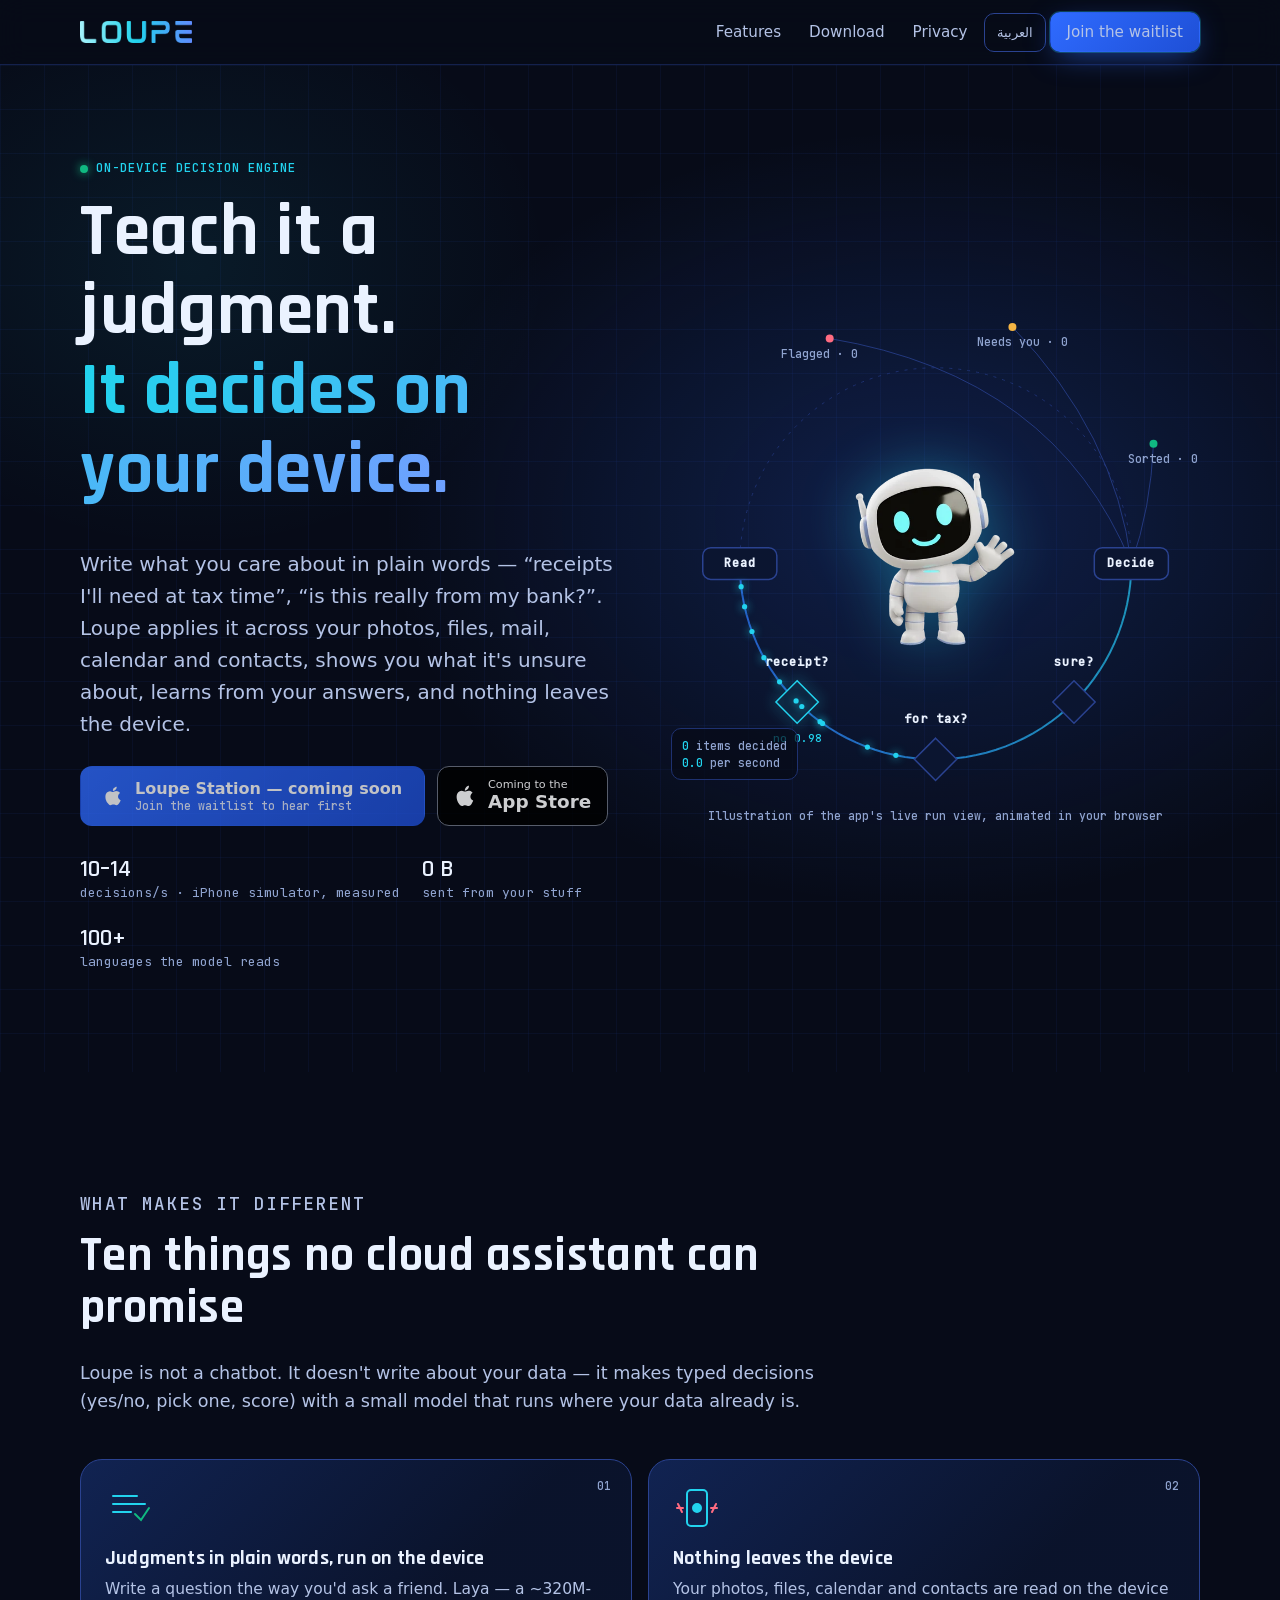
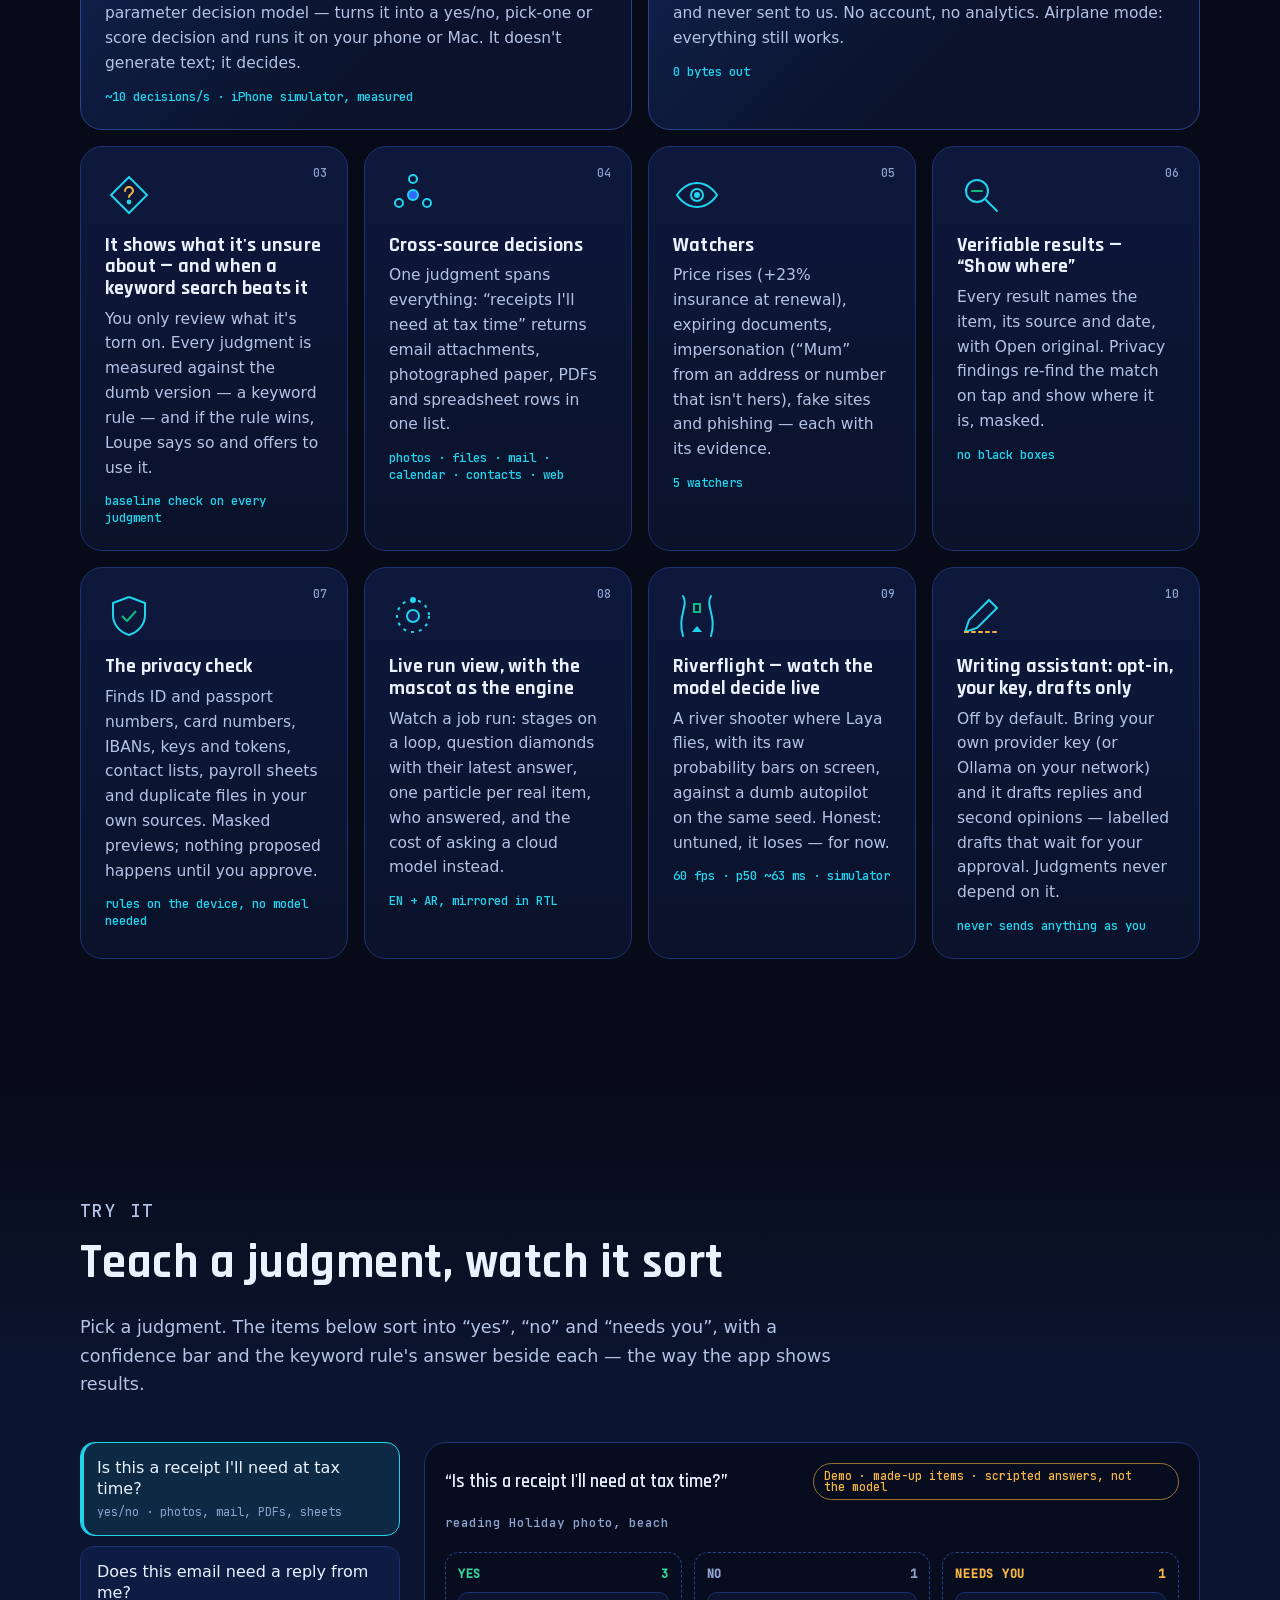
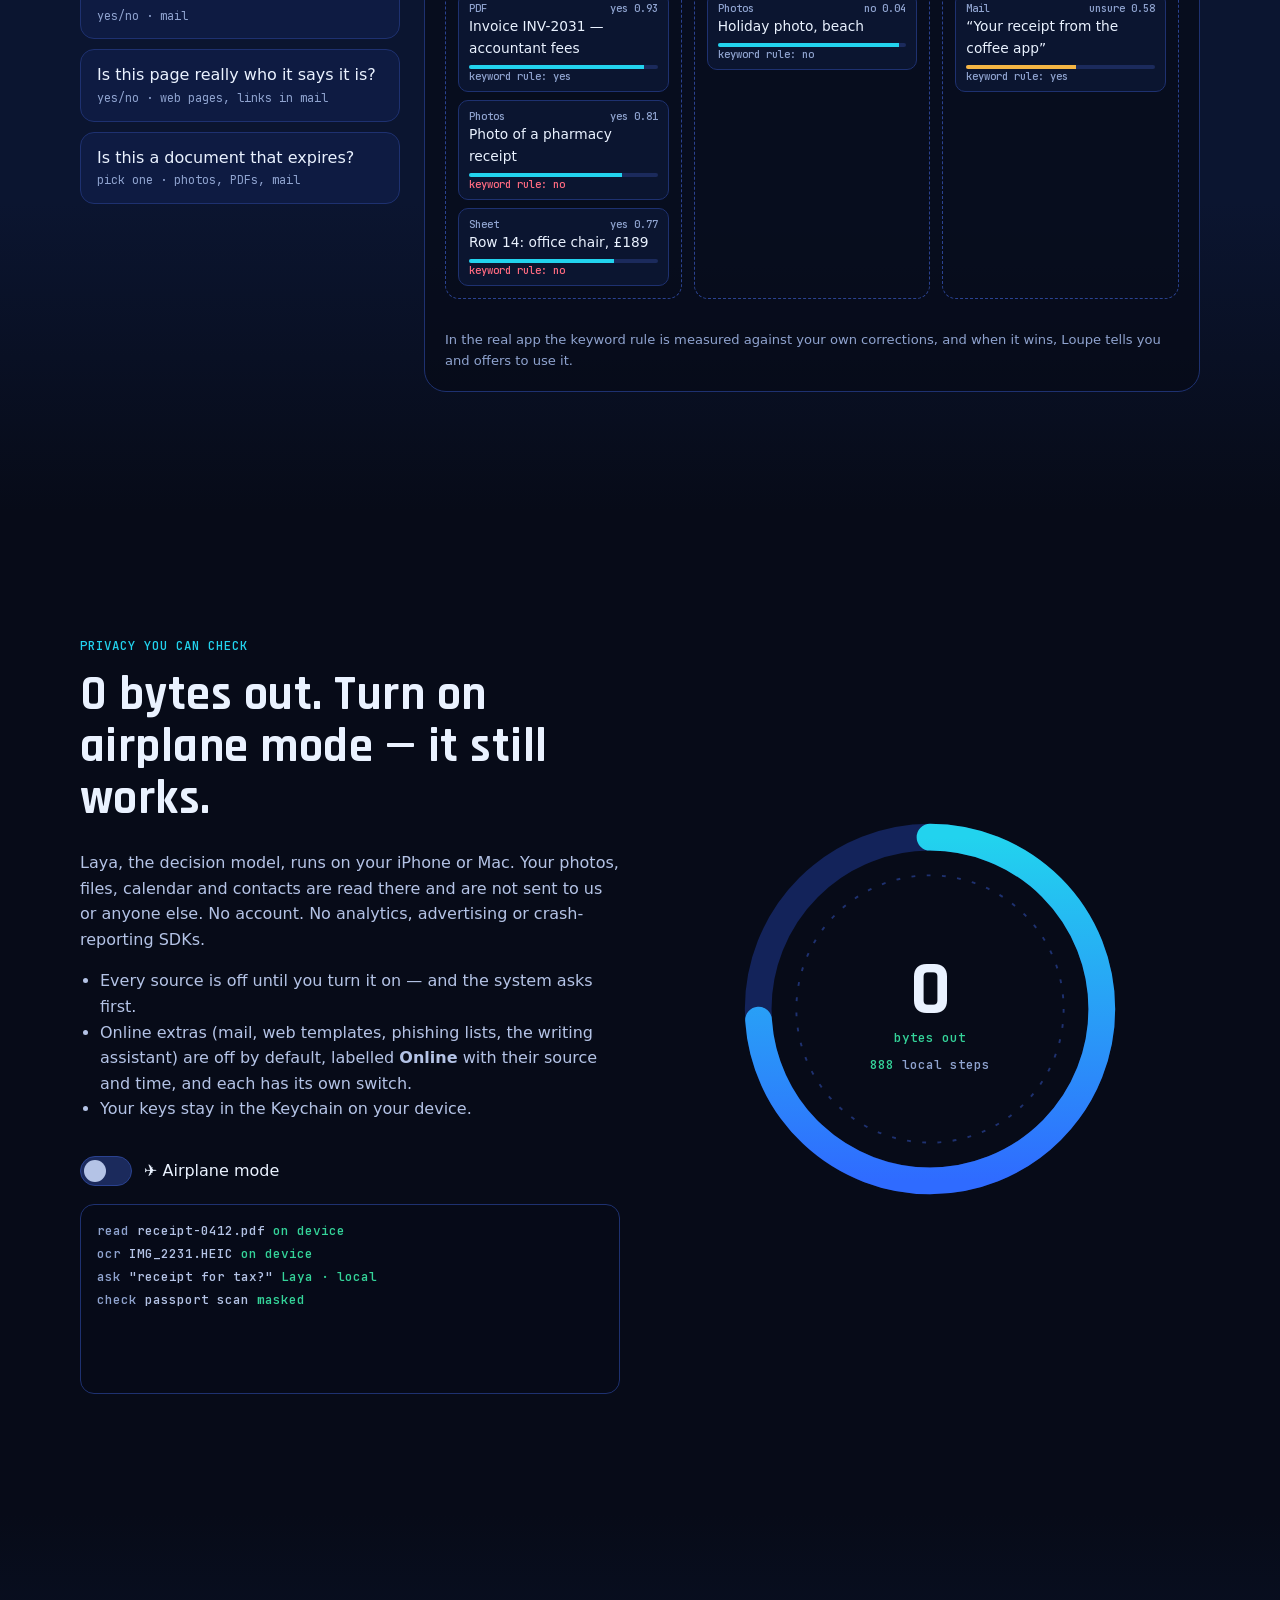
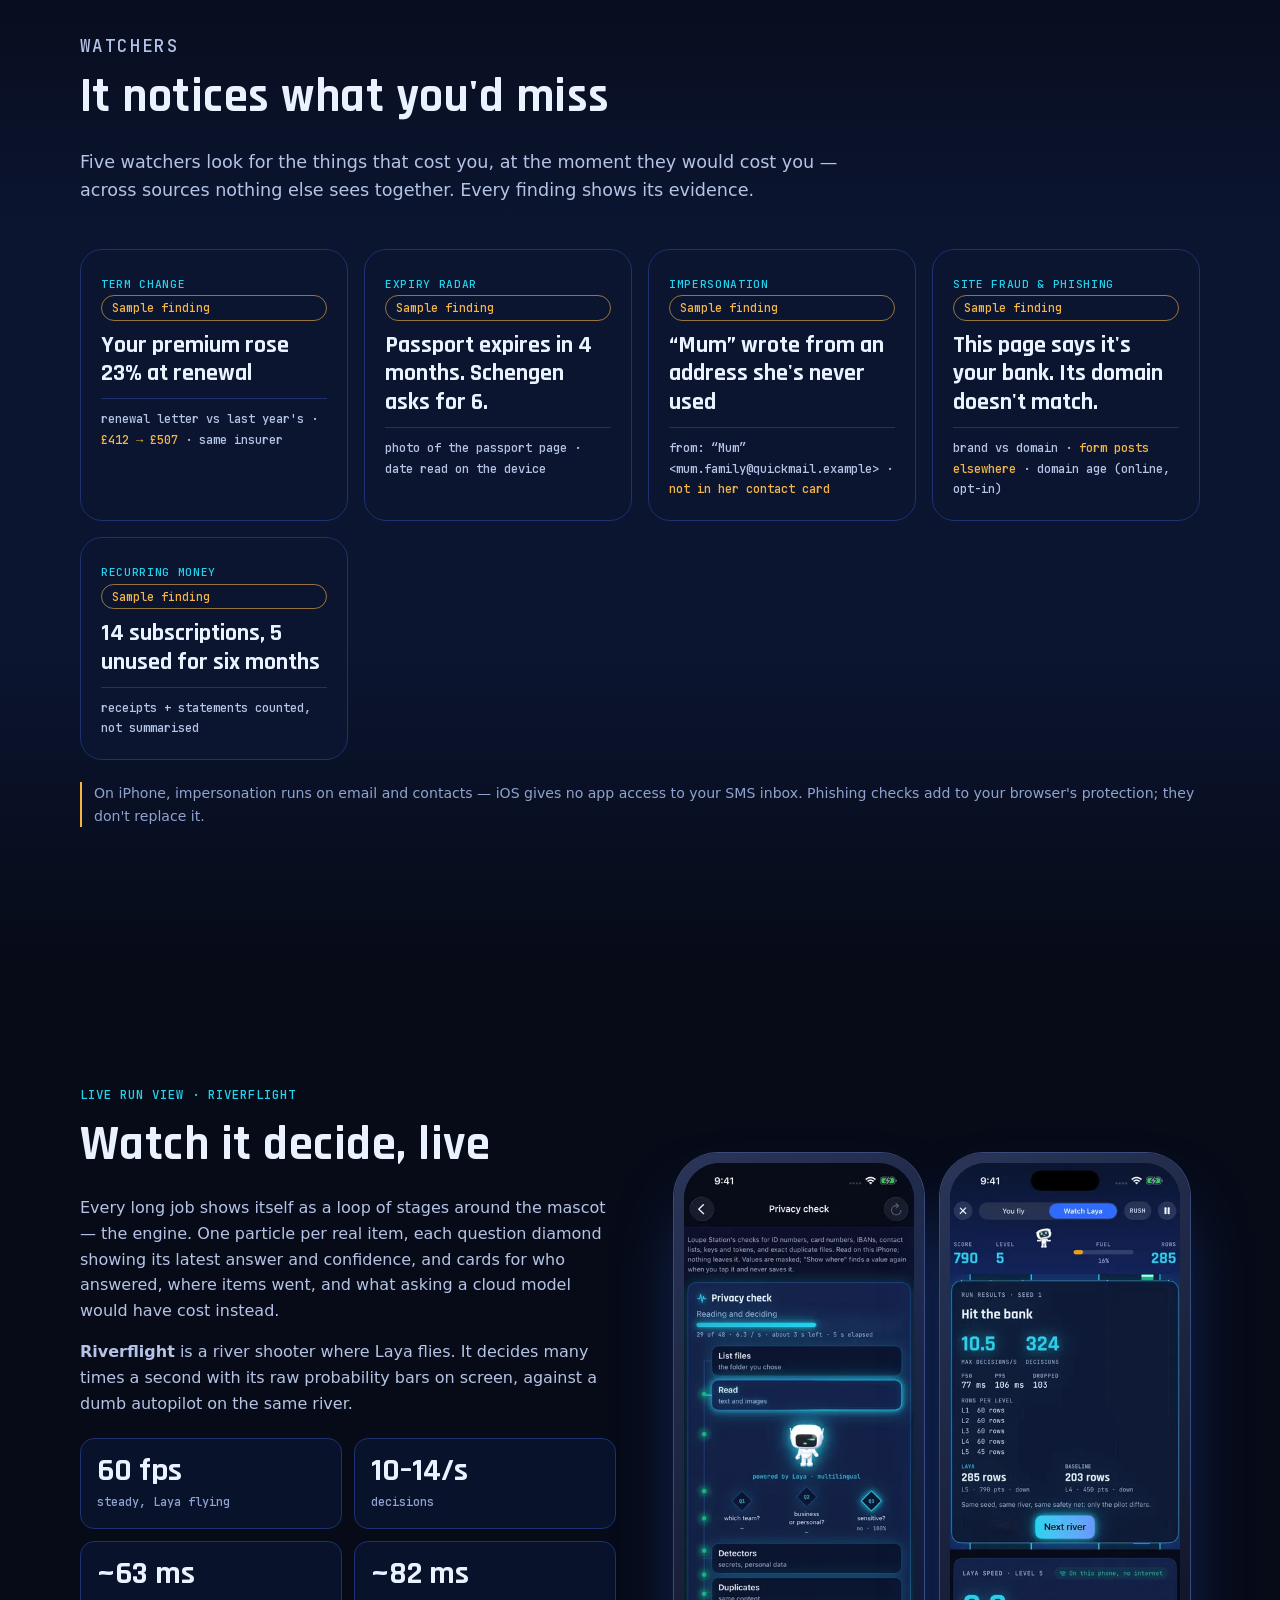
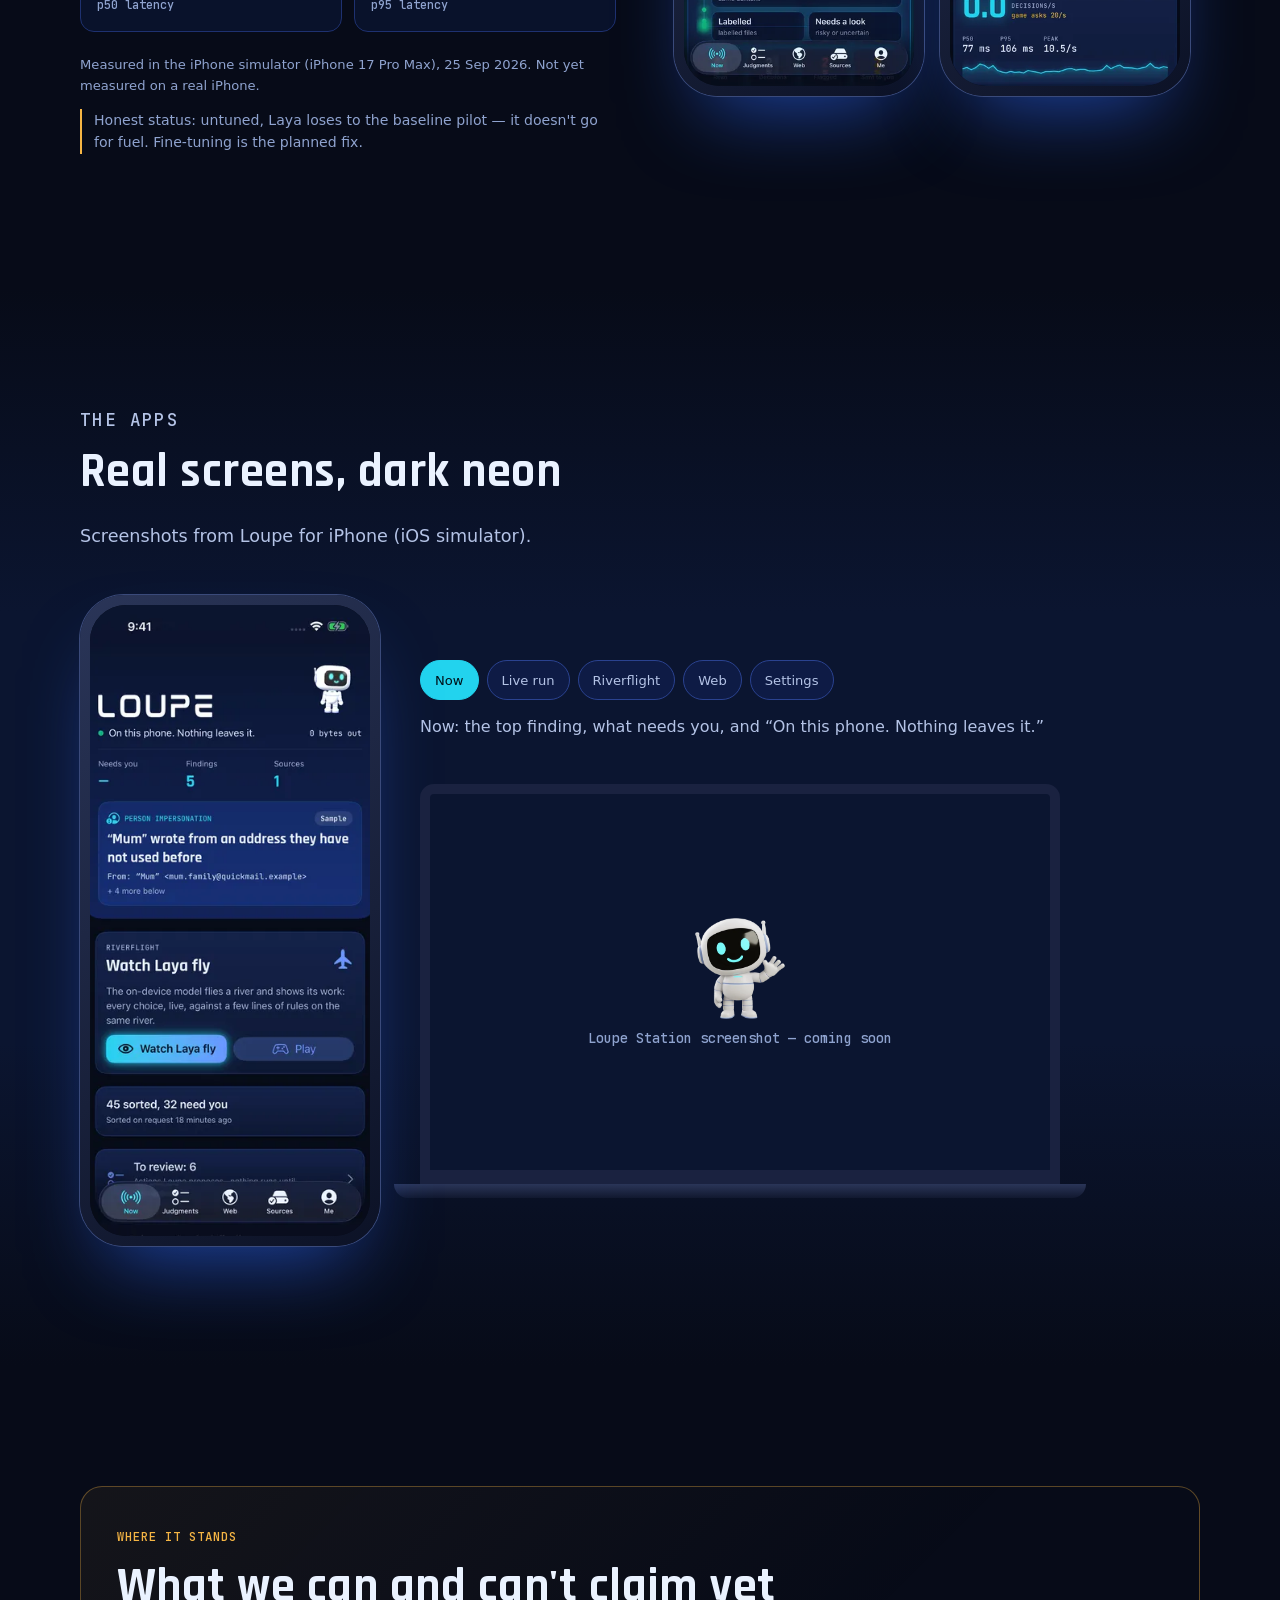
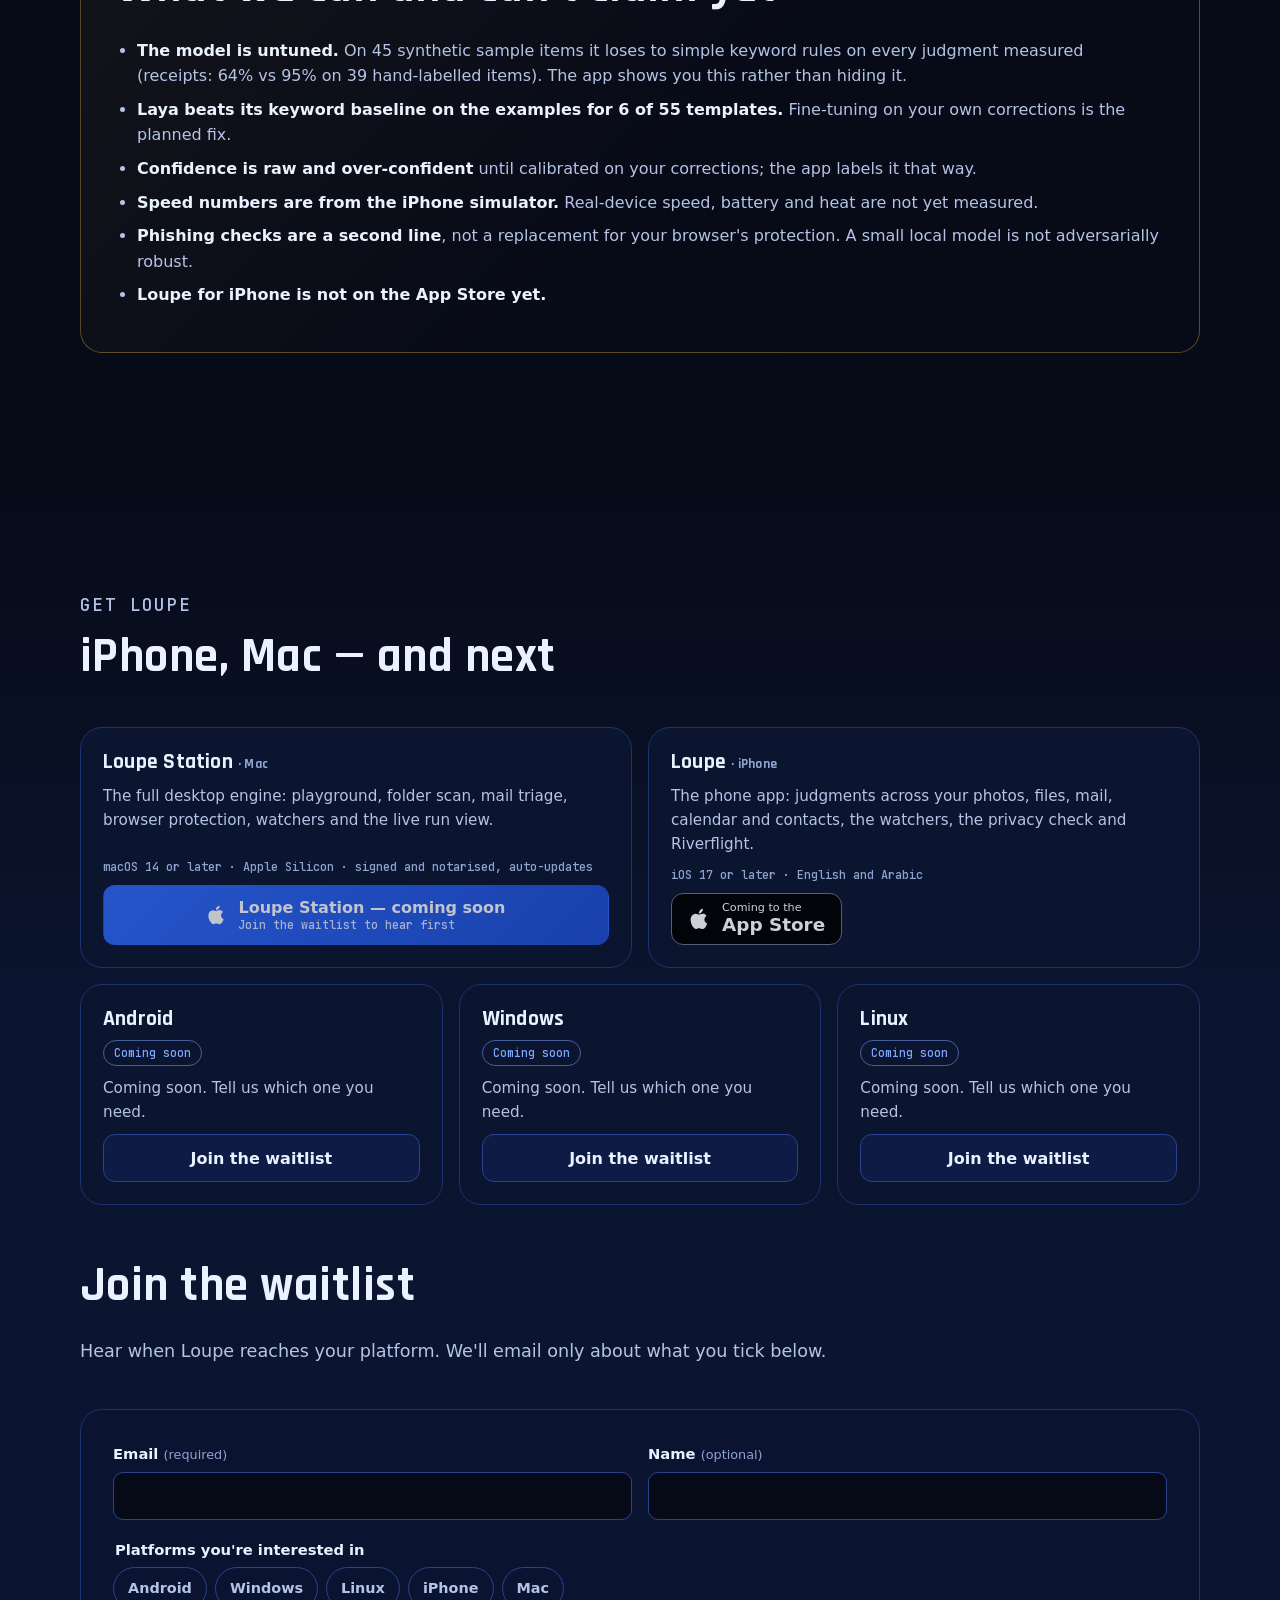
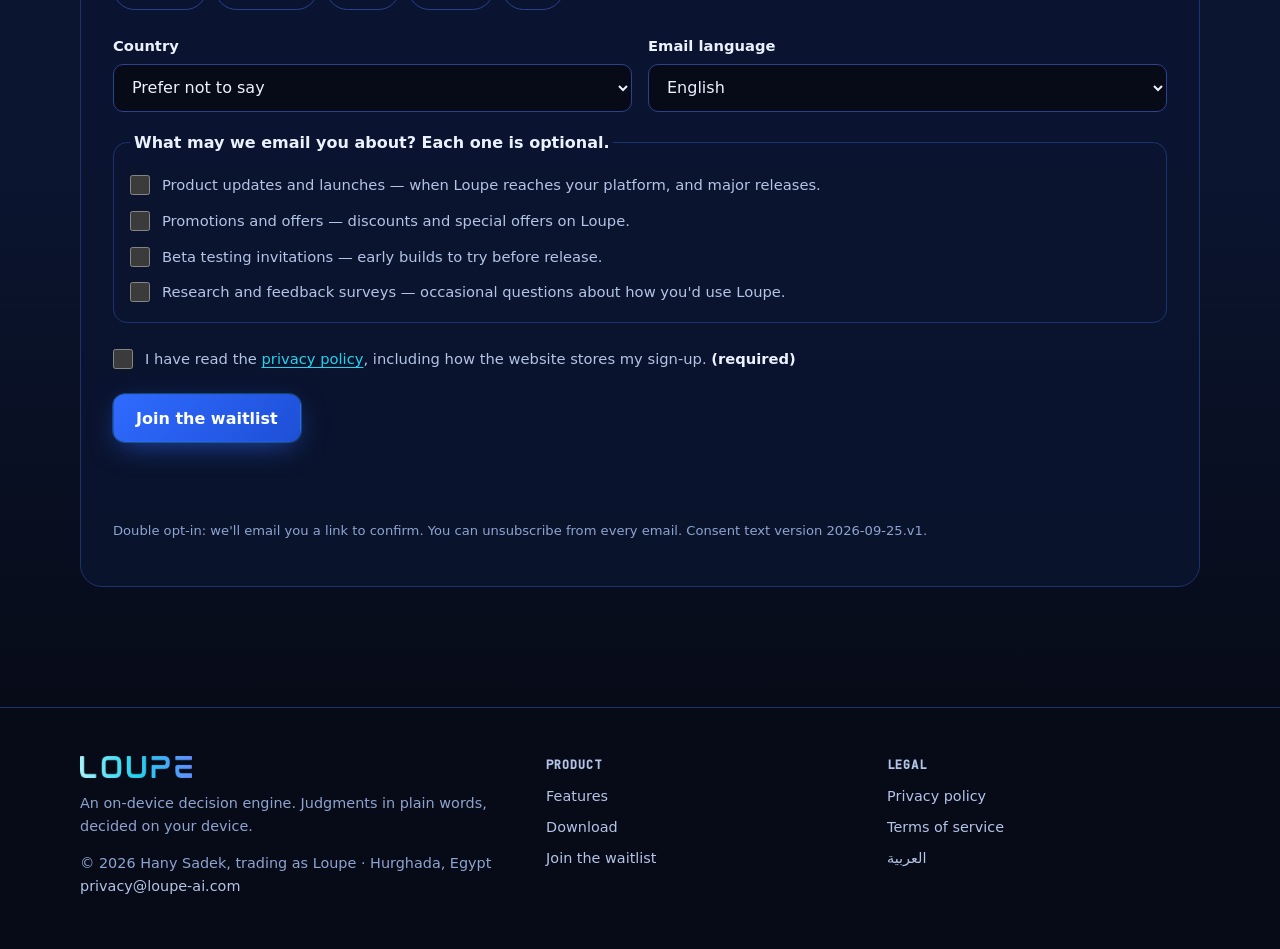
==== index.html @ 80bfaa2a "loupe-ai.com: static EN/AR site, waitlist + download beacon hooks, Supabase schema and Edge Function" ====
<!doctype html>
<html lang="en" dir="ltr" class="no-js">
<head>
<meta charset="utf-8">
<meta name="viewport" content="width=device-width,initial-scale=1,viewport-fit=cover">
<title>Loupe — judgments in plain words, decided on your device</title>
<meta name="description" content="Loupe is an on-device decision engine. Teach it judgments in plain words; it applies them across your photos, files, mail, calendar and contacts, shows what it&#x27;s unsure about, and nothing leaves your device.">
<meta name="theme-color" content="#070B18">
<link rel="canonical" href="https://loupe-ai.com/">
<link rel="alternate" hreflang="en" href="https://loupe-ai.com/">
<link rel="alternate" hreflang="ar" href="https://loupe-ai.com/ar/">
<link rel="alternate" hreflang="x-default" href="https://loupe-ai.com/">
<meta property="og:type" content="website">
<meta property="og:site_name" content="Loupe">
<meta property="og:title" content="Loupe — judgments in plain words, decided on your device">
<meta property="og:description" content="Loupe is an on-device decision engine. Teach it judgments in plain words; it applies them across your photos, files, mail, calendar and contacts, shows what it&#x27;s unsure about, and nothing leaves your device.">
<meta property="og:url" content="https://loupe-ai.com/">
<meta property="og:image" content="https://loupe-ai.com/assets/img/og-image.png">
<meta property="og:image:width" content="1200"><meta property="og:image:height" content="630">
<meta property="og:locale" content="en_GB">
<meta name="twitter:card" content="summary_large_image">
<link rel="icon" href="/favicon.ico" sizes="any">
<link rel="icon" type="image/png" sizes="32x32" href="/assets/img/favicon-32.png">
<link rel="apple-touch-icon" href="/assets/img/apple-touch-icon.png">
<link rel="manifest" href="/site.webmanifest">
<link rel="preload" href="/assets/fonts/rajdhani-latin-700.woff2" as="font" type="font/woff2" crossorigin>

<link rel="stylesheet" href="/assets/css/fonts.css?v=4">
<link rel="stylesheet" href="/assets/css/site.css?v=4">

<script type="application/json" id="i18n">{"macDownload": "Download for Mac", "macReq": "macOS 14+ · Apple Silicon", "macSoon": "Loupe Station — coming soon", "macSoonSub": "Join the waitlist to hear first", "iosTop": "Download on the", "iosSoonTop": "Coming to the", "waitlistHref": "/download/#waitlist", "log": ["<span class='dim'>read</span>   receipt-0412.pdf   <span class='ok'>on device</span>", "<span class='dim'>ocr</span>    IMG_2231.HEIC      <span class='ok'>on device</span>", "<span class='dim'>ask</span>    \"receipt for tax?\" <span class='ok'>Laya · local</span>", "<span class='dim'>check</span>  passport scan      <span class='ok'>masked</span>", "<span class='dim'>net</span>    requests: 0        <span class='ok'>0 B out</span>", "<span class='dim'>ledger</span> +1 row             <span class='ok'>this device</span>", "<span class='dim'>queue</span>  2 need you         <span class='ok'>local</span>"], "logDone": "done · 1,200 local steps · 0 bytes out", "airOn": "✈ airplane mode on — still deciding. 0 bytes out.", "airOff": "airplane mode off — still 0 bytes out (online sources are off by default).", "errEmail": "Please enter a valid email address.", "errAck": "Please confirm you have read the privacy policy.", "errRate": "Too many sign-ups from here just now. Please try again in a few minutes.", "errGeneric": "Something went wrong. Please try again, or email privacy@loupe-ai.com.", "notConfigured": "Sign-ups are not open yet (the site's backend is not connected). Please check back soon.", "sending": "Sending…", "ok": "Almost done — check your email to confirm. Nothing is sent to you until you click the link.", "toast_confirmed": "You're confirmed. Thanks — we'll only email you about what you ticked.", "toast_unsubscribed": "You're unsubscribed. We won't email you again.", "toast_invalid": "That link has expired or was already used."}</script>
</head>
<body>
<a class="skip" href="#main">Skip to content</a>
<header class="site-head">
<div class="wrap">
<a class="brand" href="/" aria-label="Loupe — home"><img src="/assets/img/loupe-wordmark.webp" alt="Loupe" width="112" height="22"></a>
<button class="menu-btn" aria-expanded="false" aria-controls="nav">Menu</button>
<nav id="nav" class="nav" aria-label="Main">
<a href="/features/">Features</a>
<a href="/download/">Download</a>
<a href="/privacy/">Privacy</a>
<a class="lang" href="/ar/" hreflang="ar" lang="ar">العربية</a>
<a class="btn btn-primary" href="/download/#waitlist" style="min-height:40px;padding:8px 16px">Join the waitlist</a>
</nav>
</div>
</header>

<main id="main">
<section class="hero grid-bg">
<div class="wrap">
<div>
<p class="eyebrow"><span class="live-dot" aria-hidden="true"></span>On-device decision engine</p>
<h1>Teach it a judgment.<br><span class="accent">It decides on your device.</span></h1>
<p class="lede">Write what you care about in plain words — “receipts I'll need at tax time”, “is this really from my bank?”. Loupe applies it across your photos, files, mail, calendar and contacts, shows you what it's unsure about, learns from your answers, and nothing leaves the device.</p>
<div class="cta-row"><a class="btn btn-primary" href="/download/#waitlist" data-download="mac" data-platform="mac" aria-disabled="true"><svg width=22 height=22 viewBox="0 0 24 24" fill="currentColor" aria-hidden="true"><path d="M16.4 12.6c0-2.6 2.1-3.8 2.2-3.9-1.2-1.8-3.1-2-3.7-2-1.6-.2-3.1.9-3.9.9-.8 0-2-.9-3.3-.9-1.7 0-3.3 1-4.2 2.5-1.8 3.1-.5 7.7 1.3 10.2.9 1.2 1.9 2.6 3.2 2.6 1.3-.1 1.8-.8 3.3-.8 1.6 0 2 .8 3.4.8 1.4 0 2.3-1.3 3.1-2.5 1-1.4 1.4-2.8 1.4-2.9 0 0-2.8-1-2.8-4zM13.9 5c.7-.9 1.2-2 1-3.2-1 0-2.3.7-3 1.6-.7.8-1.2 2-1.1 3.1 1.2.1 2.3-.6 3.1-1.5z"/></svg><span class="btn-stack"><span class="lbl">Loupe Station — coming soon</span><small>Join the waitlist to hear first</small></span></a><a class="appstore" href="/download/#waitlist" data-download="ios" data-platform="ios" aria-disabled="true"><svg viewBox="0 0 24 24" fill="currentColor" aria-hidden="true"><path d="M16.4 12.6c0-2.6 2.1-3.8 2.2-3.9-1.2-1.8-3.1-2-3.7-2-1.6-.2-3.1.9-3.9.9-.8 0-2-.9-3.3-.9-1.7 0-3.3 1-4.2 2.5-1.8 3.1-.5 7.7 1.3 10.2.9 1.2 1.9 2.6 3.2 2.6 1.3-.1 1.8-.8 3.3-.8 1.6 0 2 .8 3.4.8 1.4 0 2.3-1.3 3.1-2.5 1-1.4 1.4-2.8 1.4-2.9 0 0-2.8-1-2.8-4zM13.9 5c.7-.9 1.2-2 1-3.2-1 0-2.3.7-3 1.6-.7.8-1.2 2-1.1 3.1 1.2.1 2.3-.6 3.1-1.5z"/></svg><span><span class="top">Coming to the</span><b>App Store</b></span></a></div>
<div class="hero-stats"><div><b>10–14</b>decisions/s · iPhone simulator, measured</div><div><b>0 B</b>sent from your stuff</div><div><b>100+</b>languages the model reads</div></div>
</div>
<div class="stage" role="img" aria-label="Illustration of the app&#x27;s live run view, animated in your browser">
<canvas id="pipeline" data-labels="{&quot;read&quot;: &quot;Read&quot;, &quot;decide&quot;: &quot;Decide&quot;, &quot;q1&quot;: &quot;receipt?&quot;, &quot;q2&quot;: &quot;for tax?&quot;, &quot;q3&quot;: &quot;sure?&quot;, &quot;sorted&quot;: &quot;Sorted&quot;, &quot;needs&quot;: &quot;Needs you&quot;, &quot;flag&quot;: &quot;Flagged&quot;, &quot;answers&quot;: [[&quot;yes&quot;, &quot;no&quot;], [&quot;yes&quot;, &quot;no&quot;], [&quot;sure&quot;, &quot;unsure&quot;]]}"></canvas>
<picture><source srcset="/assets/img/mascot-320.webp" type="image/webp"><img class="mascot" src="/assets/img/mascot-320.png" alt="" width="287" height="320" fetchpriority="high"></picture>
<div class="stage-hud mono" aria-hidden="true"><b id="hud-count">0</b> items decided<br><b id="hud-rate">0.0</b> per second</div>
<p class="stage-caption">Illustration of the app's live run view, animated in your browser</p>
</div>
</div>
</section>

<section id="different">
<div class="wrap">
<div class="sec-head reveal"><p class="eyebrow">What makes it different</p><h2>Ten things no cloud assistant can promise</h2><p>Loupe is not a chatbot. It doesn't write about your data — it makes typed decisions (yes/no, pick one, score) with a small model that runs where your data already is.</p></div>
<div class="diff-grid"><article class="card reveal lead"><span class="num mono">01</span><div class="ico"><svg viewBox="0 0 48 48" fill="none" stroke="currentColor" stroke-width="2" stroke-linecap="round" aria-hidden="true"><path class="draw" d="M8 12h24M8 20h32M8 28h18"/><path d="M30 30l6 6 8-12" stroke="#10B981" class="draw"/></svg></div><h3>Judgments in plain words, run on the device</h3><p>Write a question the way you'd ask a friend. Laya — a ~320M-parameter decision model — turns it into a yes/no, pick-one or score decision and runs it on your phone or Mac. It doesn't generate text; it decides.</p><span class="fact">~10 decisions/s · iPhone simulator, measured</span></article><article class="card reveal lead"><span class="num mono">02</span><div class="ico"><svg viewBox="0 0 48 48" fill="none" stroke="currentColor" stroke-width="2" aria-hidden="true"><rect x="14" y="6" width="20" height="36" rx="4" class="draw"/><circle cx="24" cy="24" r="4" fill="#22D3EE" class="blink"/><path d="M4 24h6M38 24h6" stroke="#FF6B81" stroke-linecap="round"/><path d="M5 20l4 8M43 20l-4 8" stroke="#FF6B81" stroke-linecap="round"/></svg></div><h3>Nothing leaves the device</h3><p>Your photos, files, calendar and contacts are read on the device and never sent to us. No account, no analytics. Airplane mode: everything still works.</p><span class="fact">0 bytes out</span></article><article class="card reveal"><span class="num mono">03</span><div class="ico"><svg viewBox="0 0 48 48" fill="none" stroke="currentColor" stroke-width="2" stroke-linecap="round" aria-hidden="true"><path d="M24 6l18 18-18 18L6 24z" class="draw"/><path d="M20 20a4 4 0 118 0c0 3-4 3-4 6" stroke="#F5B544"/><circle cx="24" cy="31" r="1.4" fill="#F5B544" class="blink"/></svg></div><h3>It shows what it's unsure about — and when a keyword search beats it</h3><p>You only review what it's torn on. Every judgment is measured against the dumb version — a keyword rule — and if the rule wins, Loupe says so and offers to use it.</p><span class="fact">baseline check on every judgment</span></article><article class="card reveal"><span class="num mono">04</span><div class="ico"><svg viewBox="0 0 48 48" fill="none" stroke="currentColor" stroke-width="2" aria-hidden="true"><g class="spin"><circle cx="24" cy="8" r="4"/><circle cx="38" cy="32" r="4"/><circle cx="10" cy="32" r="4"/></g><circle cx="24" cy="24" r="5" fill="#2F6BFF" stroke="#22D3EE"/></svg></div><h3>Cross-source decisions</h3><p>One judgment spans everything: “receipts I'll need at tax time” returns email attachments, photographed paper, PDFs and spreadsheet rows in one list.</p><span class="fact">photos · files · mail · calendar · contacts · web</span></article><article class="card reveal"><span class="num mono">05</span><div class="ico"><svg viewBox="0 0 48 48" fill="none" stroke="currentColor" stroke-width="2" stroke-linecap="round" aria-hidden="true"><path d="M4 24s7-12 20-12 20 12 20 12-7 12-20 12S4 24 4 24z" class="draw"/><circle cx="24" cy="24" r="6"/><circle cx="24" cy="24" r="2" fill="#22D3EE" class="blink"/></svg></div><h3>Watchers</h3><p>Price rises (+23% insurance at renewal), expiring documents, impersonation (“Mum” from an address or number that isn't hers), fake sites and phishing — each with its evidence.</p><span class="fact">5 watchers</span></article><article class="card reveal"><span class="num mono">06</span><div class="ico"><svg viewBox="0 0 48 48" fill="none" stroke="currentColor" stroke-width="2" stroke-linecap="round" aria-hidden="true"><circle cx="20" cy="20" r="11" class="draw"/><path d="M28 28l12 12"/><path d="M15 20h10" stroke="#10B981" class="blink"/></svg></div><h3>Verifiable results — “Show where”</h3><p>Every result names the item, its source and date, with Open original. Privacy findings re-find the match on tap and show where it is, masked.</p><span class="fact">no black boxes</span></article><article class="card reveal"><span class="num mono">07</span><div class="ico"><svg viewBox="0 0 48 48" fill="none" stroke="currentColor" stroke-width="2" stroke-linejoin="round" aria-hidden="true"><path d="M24 5l16 6v12c0 10-7 17-16 20C15 40 8 33 8 23V11z" class="draw"/><path d="M17 24l5 5 9-10" stroke="#10B981" class="draw"/></svg></div><h3>The privacy check</h3><p>Finds ID and passport numbers, card numbers, IBANs, keys and tokens, contact lists, payroll sheets and duplicate files in your own sources. Masked previews; nothing proposed happens until you approve.</p><span class="fact">rules on the device, no model needed</span></article><article class="card reveal"><span class="num mono">08</span><div class="ico"><svg viewBox="0 0 48 48" fill="none" stroke="currentColor" stroke-width="2" aria-hidden="true"><circle cx="24" cy="24" r="16" stroke-dasharray="3 5"/><g class="orbit"><circle cx="24" cy="8" r="3" fill="#22D3EE" stroke="none"/></g><circle cx="24" cy="24" r="6" fill="#13235A"/></svg></div><h3>Live run view, with the mascot as the engine</h3><p>Watch a job run: stages on a loop, question diamonds with their latest answer, one particle per real item, who answered, and the cost of asking a cloud model instead.</p><span class="fact">EN + AR, mirrored in RTL</span></article><article class="card reveal"><span class="num mono">09</span><div class="ico"><svg viewBox="0 0 48 48" fill="none" stroke="currentColor" stroke-width="2" stroke-linecap="round" aria-hidden="true"><path d="M10 4c6 10-6 20 0 40M38 4c-6 10 6 20 0 40" class="draw"/><path d="M24 34l-5 6h10z" fill="#22D3EE" stroke="none"/><rect x="21" y="12" width="6" height="8" stroke="#10B981" class="blink"/></svg></div><h3>Riverflight — watch the model decide live</h3><p>A river shooter where Laya flies, with its raw probability bars on screen, against a dumb autopilot on the same seed. Honest: untuned, it loses — for now.</p><span class="fact">60 fps · p50 ~63 ms · simulator</span></article><article class="card reveal"><span class="num mono">10</span><div class="ico"><svg viewBox="0 0 48 48" fill="none" stroke="currentColor" stroke-width="2" stroke-linecap="round" aria-hidden="true"><path d="M8 40l4-12 20-20 8 8-20 20z" class="draw"/><path d="M8 40h32" stroke="#F5B544" stroke-dasharray="3 4"/></svg></div><h3>Writing assistant: opt-in, your key, drafts only</h3><p>Off by default. Bring your own provider key (or Ollama on your network) and it drafts replies and second opinions — labelled drafts that wait for your approval. Judgments never depend on it.</p><span class="fact">never sends anything as you</span></article></div>
</div>
</section>

<section id="demo-sec" class="alt">
<div class="wrap">
<div class="sec-head reveal"><p class="eyebrow">Try it</p><h2>Teach a judgment, watch it sort</h2><p>Pick a judgment. The items below sort into “yes”, “no” and “needs you”, with a confidence bar and the keyword rule's answer beside each — the way the app shows results.</p></div>
<div class="demo" id="demo">
<div class="judg-list" role="group" aria-label="Teach a judgment, watch it sort"><button type="button" class="judg" aria-pressed="false">Is this a receipt I&#x27;ll need at tax time?<small>yes/no · photos, mail, PDFs, sheets</small></button><button type="button" class="judg" aria-pressed="false">Does this email need a reply from me?<small>yes/no · mail</small></button><button type="button" class="judg" aria-pressed="false">Is this page really who it says it is?<small>yes/no · web pages, links in mail</small></button><button type="button" class="judg" aria-pressed="false">Is this a document that expires?<small>pick one · photos, PDFs, mail</small></button></div>
<div class="demo-panel">
<div class="demo-top"><span class="demo-q"></span><span class="pill demo">Demo · made-up items · scripted answers, not the model</span></div>
<div class="feed mono" aria-hidden="true"></div>
<div class="bins">
<div class="bin yes"><h4><span>Yes</span><span class="c">0</span></h4><ul></ul></div>
<div class="bin no"><h4><span>No</span><span class="c">0</span></h4><ul></ul></div>
<div class="bin unsure"><h4><span>Needs you</span><span class="c">0</span></h4><ul></ul></div>
</div>
<div class="demo-foot"></div>
<p class="sr-only" aria-live="polite"></p>
<p class="small" style="margin:14px 0 0">In the real app the keyword rule is measured against your own corrections, and when it wins, Loupe tells you and offers to use it.</p>
</div>
</div>
<script type="application/json" id="demo-data">{"judgments": [{"q": "Is this a receipt I'll need at tax time?", "sub": "yes/no · photos, mail, PDFs, sheets", "items": [{"t": "Invoice INV-2031 — accountant fees", "src": "PDF", "p": 0.93, "kw": 1}, {"t": "Photo of a pharmacy receipt", "src": "Photos", "p": 0.81, "kw": 0}, {"t": "“Your receipt from the coffee app”", "src": "Mail", "p": 0.58, "kw": 1}, {"t": "Row 14: office chair, £189", "src": "Sheet", "p": 0.77, "kw": 0}, {"t": "Holiday photo, beach", "src": "Photos", "p": 0.04, "kw": 0}, {"t": "Newsletter: “Receipts of the week”", "src": "Mail", "p": 0.12, "kw": 1}, {"t": "Council tax statement 2026", "src": "PDF", "p": 0.88, "kw": 0}, {"t": "Screenshot of a parking payment", "src": "Photos", "p": 0.46, "kw": 0}, {"t": "Lease agreement draft", "src": "Files", "p": 0.21, "kw": 0}]}, {"q": "Does this email need a reply from me?", "sub": "yes/no · mail", "items": [{"t": "“Can you send the signed form by Friday?”", "src": "Mail", "p": 0.92, "kw": 1}, {"t": "Weekly digest from a forum", "src": "Mail", "p": 0.05, "kw": 0}, {"t": "“Thanks, all sorted!”", "src": "Mail", "p": 0.18, "kw": 0}, {"t": "Delivery update: out for delivery", "src": "Mail", "p": 0.03, "kw": 0}, {"t": "“Are you free Tuesday or Wednesday?”", "src": "Mail", "p": 0.89, "kw": 1}, {"t": "“FYI — minutes attached, reply if anything's wrong”", "src": "Mail", "p": 0.52, "kw": 1}, {"t": "Invitation: team lunch (RSVP)", "src": "Calendar", "p": 0.74, "kw": 0}, {"t": "Password reset you didn't request", "src": "Mail", "p": 0.35, "kw": 0}]}, {"q": "Is this page really who it says it is?", "sub": "yes/no · web pages, links in mail", "items": [{"t": "bank login page on the bank's own domain", "src": "Web", "p": 0.9, "kw": 1}, {"t": "“Bank secure” page on a 9-day-old domain", "src": "Web", "p": 0.06, "kw": 1}, {"t": "Parcel fee page asking for card + PIN", "src": "Link", "p": 0.03, "kw": 0}, {"t": "Your gym's booking page", "src": "Web", "p": 0.84, "kw": 1}, {"t": "Login form that posts to another site", "src": "Web", "p": 0.28, "kw": 1}, {"t": "Shop with a look-alike letter in its name", "src": "Link", "p": 0.4, "kw": 1}, {"t": "Government tax portal", "src": "Web", "p": 0.87, "kw": 1}]}, {"q": "Is this a document that expires?", "sub": "pick one · photos, PDFs, mail", "items": [{"t": "Passport photo page", "src": "Photos", "p": 0.95, "kw": 1}, {"t": "Car insurance certificate", "src": "PDF", "p": 0.88, "kw": 0}, {"t": "Warranty card for a kettle", "src": "Photos", "p": 0.66, "kw": 0}, {"t": "Birthday party invite", "src": "Mail", "p": 0.09, "kw": 0}, {"t": "Visa approval letter", "src": "Mail", "p": 0.91, "kw": 1}, {"t": "Gym membership terms", "src": "Files", "p": 0.55, "kw": 0}, {"t": "Recipe screenshot", "src": "Photos", "p": 0.02, "kw": 0}]}], "l": {"yes": "yes", "no": "no", "unsure": "unsure", "kw": "keyword rule", "reading": "reading", "done": "done · every answer stays in this browser", "decided": "decided", "queue": "sent to you", "agreeKw": "agrees with keyword rule", "summary": "Sorted. {d} decided, {u} sent to you, {a} agree with the keyword rule."}}</script>
</div>
</section>

<section id="privacy-sec">
<div class="wrap meter-wrap">
<div class="reveal">
<p class="eyebrow">Privacy you can check</p><h2>0 bytes out. Turn on airplane mode — it still works.</h2><p style="color:var(--ink2)">Laya, the decision model, runs on your iPhone or Mac. Your photos, files, calendar and contacts are read there and are not sent to us or anyone else. No account. No analytics, advertising or crash-reporting SDKs.</p>
<ul style="color:var(--ink2);padding-inline-start:20px"><li>Every source is off until you turn it on — and the system asks first.</li><li>Online extras (mail, web templates, phishing lists, the writing assistant) are off by default, labelled <b>Online</b> with their source and time, and each has its own switch.</li><li>Your keys stay in the Keychain on your device.</li></ul>
<label class="toggle"><input type="checkbox" id="airplane" role="switch"> <span>✈ Airplane mode</span></label>
<div class="netlog" id="netlog" aria-live="off"></div>
</div>
<div class="meter" id="meter" role="img" aria-label="Animated illustration: local steps counting up while bytes out stays at zero">
<svg viewBox="0 0 220 220" aria-hidden="true">
<defs><linearGradient id="mg" x1="0" x2="1"><stop offset="0" stop-color="#2F6BFF"/><stop offset="1" stop-color="#22D3EE"/></linearGradient></defs>
<circle cx="110" cy="110" r="90" fill="none" stroke="#13235A" stroke-width="14"/>
<circle class="arc" cx="110" cy="110" r="90" fill="none" stroke="url(#mg)" stroke-width="14" stroke-linecap="round" stroke-dasharray="565" stroke-dashoffset="565" transform="rotate(-90 110 110)" style="transition:stroke-dashoffset .3s"/>
<circle cx="110" cy="110" r="70" fill="none" stroke="#1E3170" stroke-dasharray="2 6"/>
</svg>
<div class="readout"><b class="mono">0</b><span>bytes out</span><span style="color:var(--ink3);margin-top:10px"><span id="ops">0</span> local steps</span></div>
</div>
</div>
</section>

<section id="watchers" class="alt">
<div class="wrap">
<div class="sec-head reveal"><p class="eyebrow">Watchers</p><h2>It notices what you'd miss</h2><p>Five watchers look for the things that cost you, at the moment they would cost you — across sources nothing else sees together. Every finding shows its evidence.</p></div>
<div class="watch-grid"><article class="finding reveal"><span class="tag">Term change</span> <span class="pill demo">Sample finding</span><div class="big">Your premium rose 23% at renewal</div><div class="ev">renewal letter vs last year's · <b>£412 → £507</b> · same insurer</div></article><article class="finding reveal"><span class="tag">Expiry radar</span> <span class="pill demo">Sample finding</span><div class="big">Passport expires in 4 months. Schengen asks for 6.</div><div class="ev">photo of the passport page · date read on the device</div></article><article class="finding reveal"><span class="tag">Impersonation</span> <span class="pill demo">Sample finding</span><div class="big">“Mum” wrote from an address she's never used</div><div class="ev">from: “Mum” &lt;mum.family@quickmail.example&gt; · <b>not in her contact card</b></div></article><article class="finding reveal"><span class="tag">Site fraud & phishing</span> <span class="pill demo">Sample finding</span><div class="big">This page says it's your bank. Its domain doesn't match.</div><div class="ev">brand vs domain · <b>form posts elsewhere</b> · domain age (online, opt-in)</div></article><article class="finding reveal"><span class="tag">Recurring money</span> <span class="pill demo">Sample finding</span><div class="big">14 subscriptions, 5 unused for six months</div><div class="ev">receipts + statements counted, not summarised</div></article></div>
<p class="note" style="margin-top:22px">On iPhone, impersonation runs on email and contacts — iOS gives no app access to your SMS inbox. Phishing checks add to your browser's protection; they don't replace it.</p>
</div>
</section>

<section id="live">
<div class="wrap split">
<div class="reveal">
<p class="eyebrow">Live run view · Riverflight</p><h2>Watch it decide, live</h2><p style="color:var(--ink2)">Every long job shows itself as a loop of stages around the mascot — the engine. One particle per real item, each question diamond showing its latest answer and confidence, and cards for who answered, where items went, and what asking a cloud model would have cost instead.</p><p style="color:var(--ink2)"><b>Riverflight</b> is a river shooter where Laya flies. It decides many times a second with its raw probability bars on screen, against a dumb autopilot on the same river.</p>
<div class="stats"><div class="stat"><b>60 fps</b><span>steady, Laya flying</span></div><div class="stat"><b>10–14/s</b><span>decisions</span></div><div class="stat"><b>~63 ms</b><span>p50 latency</span></div><div class="stat"><b>~82 ms</b><span>p95 latency</span></div></div>
<p class="small">Measured in the iPhone simulator (iPhone 17 Pro Max), 25 Sep 2026. Not yet measured on a real iPhone.</p>
<p class="note">Honest status: untuned, Laya loses to the baseline pilot — it doesn't go for fuel. Fine-tuning is the planned fix.</p>
</div>
<div class="reveal" style="display:flex;gap:16px;justify-content:center;flex-wrap:wrap">
<div class="phone" style="width:min(250px,42vw)"><div class="screen"><img class="on" src="/assets/img/shots/live-run-360.webp" srcset="/assets/img/shots/live-run-360.webp 360w, /assets/img/shots/live-run-720.webp 720w" sizes="250px" alt="Privacy check as a live run: stages, question diamonds and the mascot as the engine." width="360" height="782" loading="lazy" decoding="async"></div></div>
<div class="phone" style="width:min(250px,42vw)"><div class="screen"><img class="on" src="/assets/img/shots/game-360.webp" srcset="/assets/img/shots/game-360.webp 360w, /assets/img/shots/game-720.webp 720w" sizes="250px" alt="Riverflight results: decisions per second, p50/p95 latency and Laya against the baseline." width="360" height="782" loading="lazy" decoding="async"></div></div>
</div>
</div>
</section>

<section id="devices" class="alt">
<div class="wrap">
<div class="sec-head reveal"><p class="eyebrow">The apps</p><h2>Real screens, dark neon</h2><p>Screenshots from Loupe for iPhone (iOS simulator).</p></div>
<div class="devices" data-carousel>
<div class="phone"><div class="screen" id="shot-panel" role="tabpanel" aria-live="polite"><img src="/assets/img/shots/now-360.webp" srcset="/assets/img/shots/now-360.webp 360w, /assets/img/shots/now-720.webp 720w" sizes="300px" alt="Now: the top finding, what needs you, and “On this phone. Nothing leaves it.”" width="360" height="782" loading="lazy" decoding="async" class=on><img data-src="/assets/img/shots/live-run-360.webp" data-srcset="/assets/img/shots/live-run-360.webp 360w, /assets/img/shots/live-run-720.webp 720w" sizes="300px" alt="Privacy check as a live run: stages, question diamonds and the mascot as the engine." width="360" height="782" loading="lazy" decoding="async"><img data-src="/assets/img/shots/game-360.webp" data-srcset="/assets/img/shots/game-360.webp 360w, /assets/img/shots/game-720.webp 720w" sizes="300px" alt="Riverflight results: decisions per second, p50/p95 latency and Laya against the baseline." width="360" height="782" loading="lazy" decoding="async"><img data-src="/assets/img/shots/web-360.webp" data-srcset="/assets/img/shots/web-360.webp 360w, /assets/img/shots/web-720.webp 720w" sizes="300px" alt="Web templates: online data (labelled, with source and time) ranked on the phone." width="360" height="782" loading="lazy" decoding="async"><img data-src="/assets/img/shots/settings-360.webp" data-srcset="/assets/img/shots/settings-360.webp 360w, /assets/img/shots/settings-720.webp 720w" sizes="300px" alt="Model settings: every value with its default and trade-off." width="360" height="782" loading="lazy" decoding="async"></div></div>
<div>
<div class="car-ctl" role="tablist" aria-label="Real screens, dark neon"><button role="tab" id="tab-now" aria-controls="shot-panel" aria-selected="true" data-cap="Now: the top finding, what needs you, and “On this phone. Nothing leaves it.”">Now</button><button role="tab" id="tab-live-run" aria-controls="shot-panel" aria-selected="false" data-cap="Privacy check as a live run: stages, question diamonds and the mascot as the engine.">Live run</button><button role="tab" id="tab-game" aria-controls="shot-panel" aria-selected="false" data-cap="Riverflight results: decisions per second, p50/p95 latency and Laya against the baseline.">Riverflight</button><button role="tab" id="tab-web" aria-controls="shot-panel" aria-selected="false" data-cap="Web templates: online data (labelled, with source and time) ranked on the phone.">Web</button><button role="tab" id="tab-settings" aria-controls="shot-panel" aria-selected="false" data-cap="Model settings: every value with its default and trade-off.">Settings</button></div>
<p class="car-cap"></p>
<div class="mac" style="margin-top:22px"><div class="screen"><div class="ph"><img src="/assets/img/mascot-320.webp" alt="" width="90" height="100" loading="lazy">Loupe Station screenshot — coming soon</div></div><div class="base"></div></div>
</div>
</div>
</div>
</section>

<section id="honest">
<div class="wrap">
<div class="honest reveal"><p class="eyebrow" style="color:var(--amber)">Where it stands</p><h2>What we can and can't claim yet</h2><ul><li><b>The model is untuned.</b> On 45 synthetic sample items it loses to simple keyword rules on every judgment measured (receipts: 64% vs 95% on 39 hand-labelled items). The app shows you this rather than hiding it.</li><li><b>Laya beats its keyword baseline on the examples for 6 of 55 templates.</b> Fine-tuning on your own corrections is the planned fix.</li><li><b>Confidence is raw and over-confident</b> until calibrated on your corrections; the app labels it that way.</li><li><b>Speed numbers are from the iPhone simulator.</b> Real-device speed, battery and heat are not yet measured.</li><li><b>Phishing checks are a second line</b>, not a replacement for your browser's protection. A small local model is not adversarially robust.</li><li><b>Loupe for iPhone is not on the App Store yet.</b></li></ul></div>
</div>
</section>

<section id="get" class="alt">
<div class="wrap">
<div class="sec-head reveal"><p class="eyebrow">Get Loupe</p><h2>iPhone, Mac — and next</h2></div>
<div class="plat-grid">
<div class="plat"><h3>Loupe Station <span class="small">· Mac</span></h3><p>The full desktop engine: playground, folder scan, mail triage, browser protection, watchers and the live run view.</p><div class="req">macOS 14 or later · Apple Silicon · signed and notarised, auto-updates</div><a class="btn btn-primary" href="/download/#waitlist" data-download="mac" data-platform="mac" aria-disabled="true"><svg width=22 height=22 viewBox="0 0 24 24" fill="currentColor" aria-hidden="true"><path d="M16.4 12.6c0-2.6 2.1-3.8 2.2-3.9-1.2-1.8-3.1-2-3.7-2-1.6-.2-3.1.9-3.9.9-.8 0-2-.9-3.3-.9-1.7 0-3.3 1-4.2 2.5-1.8 3.1-.5 7.7 1.3 10.2.9 1.2 1.9 2.6 3.2 2.6 1.3-.1 1.8-.8 3.3-.8 1.6 0 2 .8 3.4.8 1.4 0 2.3-1.3 3.1-2.5 1-1.4 1.4-2.8 1.4-2.9 0 0-2.8-1-2.8-4zM13.9 5c.7-.9 1.2-2 1-3.2-1 0-2.3.7-3 1.6-.7.8-1.2 2-1.1 3.1 1.2.1 2.3-.6 3.1-1.5z"/></svg><span class="btn-stack"><span class="lbl">Loupe Station — coming soon</span><small>Join the waitlist to hear first</small></span></a></div>
<div class="plat"><h3>Loupe <span class="small">· iPhone</span></h3><p>The phone app: judgments across your photos, files, mail, calendar and contacts, the watchers, the privacy check and Riverflight.</p><div class="req">iOS 17 or later · English and Arabic</div><div><a class="appstore" href="/download/#waitlist" data-download="ios" data-platform="ios" aria-disabled="true"><svg viewBox="0 0 24 24" fill="currentColor" aria-hidden="true"><path d="M16.4 12.6c0-2.6 2.1-3.8 2.2-3.9-1.2-1.8-3.1-2-3.7-2-1.6-.2-3.1.9-3.9.9-.8 0-2-.9-3.3-.9-1.7 0-3.3 1-4.2 2.5-1.8 3.1-.5 7.7 1.3 10.2.9 1.2 1.9 2.6 3.2 2.6 1.3-.1 1.8-.8 3.3-.8 1.6 0 2 .8 3.4.8 1.4 0 2.3-1.3 3.1-2.5 1-1.4 1.4-2.8 1.4-2.9 0 0-2.8-1-2.8-4zM13.9 5c.7-.9 1.2-2 1-3.2-1 0-2.3.7-3 1.6-.7.8-1.2 2-1.1 3.1 1.2.1 2.3-.6 3.1-1.5z"/></svg><span><span class="top">Coming to the</span><b>App Store</b></span></a></div></div>
<div class="plat"><h3>Android</h3><span class="pill soon">Coming soon</span><p>Coming soon. Tell us which one you need.</p><a href="#waitlist" class="btn btn-ghost">Join the waitlist</a></div><div class="plat"><h3>Windows</h3><span class="pill soon">Coming soon</span><p>Coming soon. Tell us which one you need.</p><a href="#waitlist" class="btn btn-ghost">Join the waitlist</a></div><div class="plat"><h3>Linux</h3><span class="pill soon">Coming soon</span><p>Coming soon. Tell us which one you need.</p><a href="#waitlist" class="btn btn-ghost">Join the waitlist</a></div>
</div>
<div id="waitlist" style="margin-top:56px;scroll-margin-top:80px">
<div class="sec-head"><h2>Join the waitlist</h2><p>Hear when Loupe reaches your platform. We'll email only about what you tick below.</p></div>
<form id="waitlist-form" class="form" novalidate>
<div class="row2">
<div class="field"><label for="wl-email">Email <span class="hint">(required)</span></label><input id="wl-email" name="email" type="email" required autocomplete="email" inputmode="email" maxlength="254"></div>
<div class="field"><label for="wl-name">Name <span class="hint">(optional)</span></label><input id="wl-name" name="name" type="text" autocomplete="name" maxlength="120"></div>
</div>
<fieldset class="field"><legend>Platforms you're interested in</legend><div class="chips"><label class="chip"><input type="checkbox" name="platforms" value="android"><span>Android</span></label><label class="chip"><input type="checkbox" name="platforms" value="windows"><span>Windows</span></label><label class="chip"><input type="checkbox" name="platforms" value="linux"><span>Linux</span></label><label class="chip"><input type="checkbox" name="platforms" value="iphone"><span>iPhone</span></label><label class="chip"><input type="checkbox" name="platforms" value="mac"><span>Mac</span></label></div></fieldset>
<div class="row2">
<div class="field"><label for="wl-country">Country</label><select id="wl-country" name="country"><option value="">Prefer not to say</option><option value="EG">Egypt</option><option value="SA">Saudi Arabia</option><option value="AE">United Arab Emirates</option><option value="KW">Kuwait</option><option value="QA">Qatar</option><option value="BH">Bahrain</option><option value="OM">Oman</option><option value="JO">Jordan</option><option value="LB">Lebanon</option><option value="MA">Morocco</option><option value="DZ">Algeria</option><option value="TN">Tunisia</option><option value="IQ">Iraq</option><option value="GB">United Kingdom</option><option value="US">United States</option><option value="CA">Canada</option><option value="DE">Germany</option><option value="FR">France</option><option value="NL">Netherlands</option><option value="ES">Spain</option><option value="IT">Italy</option><option value="SE">Sweden</option><option value="IE">Ireland</option><option value="AU">Australia</option><option value="IN">India</option><option value="PK">Pakistan</option><option value="TR">Türkiye</option><option value="BR">Brazil</option><option value="JP">Japan</option><option value="SG">Singapore</option><option value="ZZ">Other</option></select></div>
<div class="field"><label for="wl-lang">Email language</label><select id="wl-lang" name="language"><option value="en" selected>English</option><option value="ar">العربية</option></select></div>
</div>
<fieldset class="consents"><legend class="field" style="font-weight:600;padding:0 4px">What may we email you about? Each one is optional.</legend><label class="check"><input type="checkbox" name="c_product_updates"><span id="t_product_updates">Product updates and launches — when Loupe reaches your platform, and major releases.</span></label><label class="check"><input type="checkbox" name="c_promotions"><span id="t_promotions">Promotions and offers — discounts and special offers on Loupe.</span></label><label class="check"><input type="checkbox" name="c_beta_invites"><span id="t_beta_invites">Beta testing invitations — early builds to try before release.</span></label><label class="check"><input type="checkbox" name="c_research"><span id="t_research">Research and feedback surveys — occasional questions about how you&#x27;d use Loupe.</span></label></fieldset>
<label class="check"><input type="checkbox" name="ack_privacy" required><span><span id="t_ack">I have read the <a href="/privacy/#website">privacy policy</a>, including how the website stores my sign-up.</span> <b>(required)</b></span></label>
<div class="hp" aria-hidden="true"><label>Website <input type="text" name="website" tabindex="-1" autocomplete="off"></label></div>
<div><button class="btn btn-primary" type="submit">Join the waitlist</button></div>
<p class="form-status" role="status" aria-live="polite"></p>
<p class="small">Double opt-in: we'll email you a link to confirm. You can unsubscribe from every email. Consent text version 2026-09-25.v1.</p>
</form>
</div>
</div>
</section>
</main>
<footer class="site-foot">
<div class="wrap">
<div><img src="/assets/img/loupe-wordmark.webp" alt="Loupe" width="112" height="22" loading="lazy" style="height:22px;width:auto;margin-bottom:14px"><p>An on-device decision engine. Judgments in plain words, decided on your device.</p><p>© 2026 Hany Sadek, trading as Loupe · Hurghada, Egypt<br><a href="mailto:privacy@loupe-ai.com">privacy@loupe-ai.com</a></p></div>
<div><h2>Product</h2><ul>
<li><a href="/features/">Features</a></li>
<li><a href="/download/">Download</a></li>
<li><a href="/download/#waitlist">Join the waitlist</a></li></ul></div>
<div><h2>Legal</h2><ul>
<li><a href="/privacy/">Privacy policy</a></li>
<li><a href="/terms/">Terms of service</a></li>
<li><a href="/ar/" lang="ar" hreflang="ar">العربية</a></li></ul></div>
</div>
</footer>
<script src="/assets/config.js?v=4" defer></script>
<script src="/assets/js/main.js?v=4" defer></script>
<script src="/assets/js/hero.js?v=4" defer></script>
<script src="/assets/js/demo.js?v=4" defer></script>
<script src="/assets/js/waitlist.js?v=4" defer></script>
</body>
</html>
---- assets/css/fonts.css ----
@font-face{font-family:'JetBrains Mono';font-style:normal;font-weight:400;font-display:swap;src:url(/assets/fonts/jetbrains-mono-latin.woff2) format('woff2');unicode-range:U+0000-00FF, U+0131, U+0152-0153, U+02BB-02BC, U+02C6, U+02DA, U+02DC, U+0304, U+0308, U+0329, U+2000-206F, U+20AC, U+2122, U+2191, U+2193, U+2212, U+2215, U+FEFF, U+FFFD}
@font-face{font-family:'JetBrains Mono';font-style:normal;font-weight:500;font-display:swap;src:url(/assets/fonts/jetbrains-mono-latin.woff2) format('woff2');unicode-range:U+0000-00FF, U+0131, U+0152-0153, U+02BB-02BC, U+02C6, U+02DA, U+02DC, U+0304, U+0308, U+0329, U+2000-206F, U+20AC, U+2122, U+2191, U+2193, U+2212, U+2215, U+FEFF, U+FFFD}
@font-face{font-family:'Noto Kufi Arabic';font-style:normal;font-weight:400;font-display:swap;src:url(/assets/fonts/noto-kufi-arabic-arabic.woff2) format('woff2');unicode-range:U+0600-06FF, U+0750-077F, U+0870-088E, U+0890-0891, U+0897-08E1, U+08E3-08FF, U+200C-200E, U+2010-2011, U+204F, U+2E41, U+FB50-FDFF, U+FE70-FE74, U+FE76-FEFC, U+102E0-102FB, U+10E60-10E7E, U+10EC2-10EC4, U+10EFC-10EFF, U+1EE00-1EE03, U+1EE05-1EE1F, U+1EE21-1EE22, U+1EE24, U+1EE27, U+1EE29-1EE32, U+1EE34-1EE37, U+1EE39, U+1EE3B, U+1EE42, U+1EE47, U+1EE49, U+1EE4B, U+1EE4D-1EE4F, U+1EE51-1EE52, U+1EE54, U+1EE57, U+1EE59, U+1EE5B, U+1EE5D, U+1EE5F, U+1EE61-1EE62, U+1EE64, U+1EE67-1EE6A, U+1EE6C-1EE72, U+1EE74-1EE77, U+1EE79-1EE7C, U+1EE7E, U+1EE80-1EE89, U+1EE8B-1EE9B, U+1EEA1-1EEA3, U+1EEA5-1EEA9, U+1EEAB-1EEBB, U+1EEF0-1EEF1}
@font-face{font-family:'Noto Kufi Arabic';font-style:normal;font-weight:600;font-display:swap;src:url(/assets/fonts/noto-kufi-arabic-arabic.woff2) format('woff2');unicode-range:U+0600-06FF, U+0750-077F, U+0870-088E, U+0890-0891, U+0897-08E1, U+08E3-08FF, U+200C-200E, U+2010-2011, U+204F, U+2E41, U+FB50-FDFF, U+FE70-FE74, U+FE76-FEFC, U+102E0-102FB, U+10E60-10E7E, U+10EC2-10EC4, U+10EFC-10EFF, U+1EE00-1EE03, U+1EE05-1EE1F, U+1EE21-1EE22, U+1EE24, U+1EE27, U+1EE29-1EE32, U+1EE34-1EE37, U+1EE39, U+1EE3B, U+1EE42, U+1EE47, U+1EE49, U+1EE4B, U+1EE4D-1EE4F, U+1EE51-1EE52, U+1EE54, U+1EE57, U+1EE59, U+1EE5B, U+1EE5D, U+1EE5F, U+1EE61-1EE62, U+1EE64, U+1EE67-1EE6A, U+1EE6C-1EE72, U+1EE74-1EE77, U+1EE79-1EE7C, U+1EE7E, U+1EE80-1EE89, U+1EE8B-1EE9B, U+1EEA1-1EEA3, U+1EEA5-1EEA9, U+1EEAB-1EEBB, U+1EEF0-1EEF1}
@font-face{font-family:'Noto Kufi Arabic';font-style:normal;font-weight:700;font-display:swap;src:url(/assets/fonts/noto-kufi-arabic-arabic.woff2) format('woff2');unicode-range:U+0600-06FF, U+0750-077F, U+0870-088E, U+0890-0891, U+0897-08E1, U+08E3-08FF, U+200C-200E, U+2010-2011, U+204F, U+2E41, U+FB50-FDFF, U+FE70-FE74, U+FE76-FEFC, U+102E0-102FB, U+10E60-10E7E, U+10EC2-10EC4, U+10EFC-10EFF, U+1EE00-1EE03, U+1EE05-1EE1F, U+1EE21-1EE22, U+1EE24, U+1EE27, U+1EE29-1EE32, U+1EE34-1EE37, U+1EE39, U+1EE3B, U+1EE42, U+1EE47, U+1EE49, U+1EE4B, U+1EE4D-1EE4F, U+1EE51-1EE52, U+1EE54, U+1EE57, U+1EE59, U+1EE5B, U+1EE5D, U+1EE5F, U+1EE61-1EE62, U+1EE64, U+1EE67-1EE6A, U+1EE6C-1EE72, U+1EE74-1EE77, U+1EE79-1EE7C, U+1EE7E, U+1EE80-1EE89, U+1EE8B-1EE9B, U+1EEA1-1EEA3, U+1EEA5-1EEA9, U+1EEAB-1EEBB, U+1EEF0-1EEF1}
@font-face{font-family:'Rajdhani';font-style:normal;font-weight:500;font-display:swap;src:url(/assets/fonts/rajdhani-latin-500.woff2) format('woff2');unicode-range:U+0000-00FF, U+0131, U+0152-0153, U+02BB-02BC, U+02C6, U+02DA, U+02DC, U+0304, U+0308, U+0329, U+2000-206F, U+20AC, U+2122, U+2191, U+2193, U+2212, U+2215, U+FEFF, U+FFFD}
@font-face{font-family:'Rajdhani';font-style:normal;font-weight:600;font-display:swap;src:url(/assets/fonts/rajdhani-latin-600.woff2) format('woff2');unicode-range:U+0000-00FF, U+0131, U+0152-0153, U+02BB-02BC, U+02C6, U+02DA, U+02DC, U+0304, U+0308, U+0329, U+2000-206F, U+20AC, U+2122, U+2191, U+2193, U+2212, U+2215, U+FEFF, U+FFFD}
@font-face{font-family:'Rajdhani';font-style:normal;font-weight:700;font-display:swap;src:url(/assets/fonts/rajdhani-latin-700.woff2) format('woff2');unicode-range:U+0000-00FF, U+0131, U+0152-0153, U+02BB-02BC, U+02C6, U+02DA, U+02DC, U+0304, U+0308, U+0329, U+2000-206F, U+20AC, U+2122, U+2191, U+2193, U+2212, U+2215, U+FEFF, U+FFFD}
---- assets/css/site.css ----
/* Loupe — loupe-ai.com. Dark neon, matching the app's Theme.swift tokens. */
:root{
  --bg0:#070B18; --bg1:#0B1530; --bg2:#13235A;
  --line:#1E3170; --line2:#2A4290;
  --ink:#EAF2FF; --ink2:#B4C3E6; --ink3:#8FA3CF;
  --cyan:#22D3EE; --blue:#2F6BFF; --blue-ink:#7FA6FF; --mint:#10B981; --mint-ink:#34D399;
  --amber:#F5B544; --red:#FF6B81;
  --r:14px; --r-lg:22px;
  --display:'Rajdhani','Noto Kufi Arabic',system-ui,sans-serif;
  --body:-apple-system,BlinkMacSystemFont,'SF Pro Text','Segoe UI',system-ui,'Noto Kufi Arabic',sans-serif;
  --mono:'JetBrains Mono',ui-monospace,SFMono-Regular,Menlo,monospace;
  --maxw:1200px; --gut:clamp(16px,4vw,40px);
  color-scheme:dark;
}
*,*::before,*::after{box-sizing:border-box}
html{-webkit-text-size-adjust:100%;scroll-behavior:smooth}
body{margin:0;background:var(--bg0);color:var(--ink);font:16px/1.6 var(--body);overflow-x:hidden}
html[lang=ar] body{font-family:'Noto Kufi Arabic',var(--body);line-height:1.8}
img{max-width:100%;height:auto;display:block}
a{color:var(--cyan);text-underline-offset:3px}
a:hover{color:#67E8F9}
:focus-visible{outline:2px solid var(--cyan);outline-offset:3px;border-radius:6px}
h1,h2,h3{font-family:var(--display);font-weight:700;line-height:1.08;letter-spacing:.01em;margin:0 0 .5em}
html[lang=ar] h1,html[lang=ar] h2,html[lang=ar] h3{font-family:'Noto Kufi Arabic',sans-serif;line-height:1.35;letter-spacing:0}
h1{font-size:clamp(2.4rem,6vw,4.6rem)}
h2{font-size:clamp(1.9rem,4vw,3rem)}
h3{font-size:1.35rem}
html[lang=ar] h1{font-size:clamp(2rem,5vw,3.6rem)}
html[lang=ar] h2{font-size:clamp(1.6rem,3.4vw,2.5rem)}
p{margin:0 0 1em}
.mono{font-family:var(--mono)}
.wrap{max-width:var(--maxw);margin:0 auto;padding:0 var(--gut)}
.skip{position:absolute;inset-inline-start:-999px;top:8px;z-index:100;background:var(--cyan);color:#001018;padding:8px 14px;border-radius:8px;font-weight:600}
.skip:focus{inset-inline-start:8px}
.sr-only{position:absolute;width:1px;height:1px;overflow:hidden;clip:rect(0 0 0 0);white-space:nowrap}

/* header */
.site-head{position:sticky;top:0;z-index:50;background:rgba(7,11,24,.82);backdrop-filter:blur(14px);-webkit-backdrop-filter:blur(14px);border-bottom:1px solid rgba(30,49,112,.6)}
.site-head .wrap{display:flex;align-items:center;gap:20px;height:64px}
.brand{display:flex;align-items:center;gap:10px;text-decoration:none;flex-shrink:0}
.brand img{height:22px;width:auto}
.nav{display:flex;gap:4px;margin-inline-start:auto;align-items:center}
.nav a{color:var(--ink2);text-decoration:none;padding:8px 12px;border-radius:10px;font-weight:500;font-size:.95rem}
.nav a:hover,.nav a[aria-current=page]{color:var(--ink);background:rgba(47,107,255,.14)}
.nav .lang{font-family:var(--mono);font-size:.82rem;border:1px solid var(--line2)}
html[lang=ar] .nav .lang{font-family:var(--body)}
.menu-btn{display:none;margin-inline-start:auto;background:none;border:1px solid var(--line2);color:var(--ink);border-radius:10px;padding:8px 12px;font:inherit;cursor:pointer}
@media (max-width:820px){
  .menu-btn{display:block}
  .nav{display:none;position:absolute;top:64px;inset-inline:0;flex-direction:column;align-items:stretch;background:var(--bg0);border-bottom:1px solid var(--line);padding:10px var(--gut) 18px}
  .nav.open{display:flex}
  .nav a{padding:12px}
}

/* buttons */
.btn{display:inline-flex;align-items:center;justify-content:center;gap:10px;min-height:48px;padding:12px 22px;border-radius:12px;font:600 1rem/1.2 var(--body);text-decoration:none;border:1px solid transparent;cursor:pointer;transition:transform .15s,box-shadow .2s,background .2s}
.btn-primary{background:linear-gradient(135deg,#2F6BFF,#1E4FD6);color:#fff;box-shadow:0 0 0 1px rgba(34,211,238,.25),0 8px 30px -8px rgba(47,107,255,.7)}
.btn-primary:hover{color:#fff;transform:translateY(-1px);box-shadow:0 0 0 1px rgba(34,211,238,.6),0 10px 36px -8px rgba(34,211,238,.6)}
.btn-ghost{background:rgba(19,35,90,.5);color:var(--ink);border-color:var(--line2)}
.btn-ghost:hover{color:var(--ink);border-color:var(--cyan)}
.btn[aria-disabled=true]{opacity:.75;cursor:not-allowed;box-shadow:none;transform:none}
.btn small{display:block;font:500 .72rem var(--mono);opacity:.85}
.btn-stack{display:flex;flex-direction:column;align-items:flex-start;line-height:1.2}
.cta-row{display:flex;flex-wrap:wrap;gap:12px;margin-top:26px}

/* pill / eyebrow */
.eyebrow{display:inline-flex;align-items:center;gap:8px;font:500 .78rem/1 var(--mono);letter-spacing:.08em;text-transform:uppercase;color:var(--cyan);margin-bottom:18px}
html[lang=ar] .eyebrow{letter-spacing:0;font-family:var(--body);font-size:.85rem}
.live-dot{width:8px;height:8px;border-radius:50%;background:var(--mint);box-shadow:0 0 10px var(--mint);animation:pulse 2s infinite}
@keyframes pulse{50%{opacity:.35}}
.pill{display:inline-block;width:max-content;max-width:100%;align-self:flex-start;font:500 .72rem/1 var(--mono);padding:6px 10px;border-radius:99px;border:1px solid var(--line2);color:var(--ink2)}
.pill.demo{border-color:rgba(245,181,68,.6);color:var(--amber)}
.pill.soon{border-color:rgba(127,166,255,.5);color:var(--blue-ink)}
.pill.live{border-color:rgba(16,185,129,.6);color:var(--mint-ink)}

/* sections */
section{padding:clamp(64px,10vw,120px) 0;position:relative}
.sec-head{max-width:760px;margin-bottom:44px}
.sec-head p{color:var(--ink2);font-size:1.1rem}
.grid-bg{background-image:linear-gradient(rgba(47,107,255,.06) 1px,transparent 1px),linear-gradient(90deg,rgba(47,107,255,.06) 1px,transparent 1px);background-size:44px 44px}
.alt{background:linear-gradient(180deg,var(--bg0),var(--bg1) 30%,var(--bg1) 70%,var(--bg0))}

/* hero */
.hero{padding:clamp(40px,7vw,90px) 0 clamp(50px,8vw,100px);overflow:hidden}
.hero::before{content:"";position:absolute;inset:0;background:radial-gradient(60% 55% at 72% 45%,rgba(47,107,255,.22),transparent 70%),radial-gradient(40% 40% at 15% 20%,rgba(34,211,238,.08),transparent 70%);pointer-events:none}
.hero .wrap{display:grid;grid-template-columns:1.02fr 1fr;gap:clamp(24px,4vw,56px);align-items:center;position:relative}
.hero h1 .accent{background:linear-gradient(90deg,var(--cyan),#6EA0FF);-webkit-background-clip:text;background-clip:text;color:transparent}
.hero .lede{font-size:clamp(1.05rem,1.6vw,1.25rem);color:var(--ink2);max-width:560px}
.hero-stats{display:flex;flex-wrap:wrap;gap:22px;margin-top:30px;font-family:var(--mono);font-size:.82rem;color:var(--ink3)}
.hero-stats b{display:block;font:600 1.5rem/1.1 var(--display);color:var(--ink)}
html[lang=ar] .hero-stats b{font-family:var(--mono)}
.stage{position:relative;aspect-ratio:1/1;max-width:600px;width:100%;margin-inline:auto}
.stage canvas{position:absolute;inset:0;width:100%;height:100%}
.stage .mascot{position:absolute;left:50%;top:50%;width:30%;transform:translate(-50%,-54%);filter:drop-shadow(0 0 28px rgba(34,211,238,.35));animation:bob 5s ease-in-out infinite}
@keyframes bob{50%{transform:translate(-50%,-58%)}}
.stage-caption{position:absolute;inset-inline:0;bottom:-6px;text-align:center;font:500 .72rem var(--mono);color:var(--ink3)}
.stage-hud{position:absolute;bottom:9%;inset-inline-start:0;font:500 .72rem/1.5 var(--mono);color:var(--ink3);background:rgba(7,11,24,.7);border:1px solid var(--line);border-radius:10px;padding:8px 10px}
.stage-hud b{color:var(--cyan);font-weight:500}
@media (max-width:900px){.hero .wrap{grid-template-columns:1fr}.stage{max-width:460px}}

/* differentiators constellation */
.diff-grid{display:grid;grid-template-columns:repeat(auto-fill,minmax(260px,1fr));gap:16px}
.card{position:relative;background:linear-gradient(180deg,rgba(19,35,90,.55),rgba(11,21,48,.75));border:1px solid var(--line);border-radius:var(--r-lg);padding:24px;transition:border-color .25s,transform .25s}
.card:hover{border-color:var(--line2);transform:translateY(-2px)}
.card h3{font-size:1.25rem;margin-bottom:.35em}
html[lang=ar] .card h3{font-size:1.1rem}
.card p{color:var(--ink2);margin:0;font-size:.97rem}
.card .num{position:absolute;top:18px;inset-inline-end:20px;font:500 .72rem var(--mono);color:var(--ink3)}
.card .fact{display:block;margin-top:12px;font:500 .78rem var(--mono);color:var(--cyan)}
.ico{width:48px;height:48px;margin-bottom:16px;color:var(--cyan)}
.ico svg{width:100%;height:100%;overflow:visible}
.ico .draw{stroke-dasharray:120;stroke-dashoffset:120;transition:stroke-dashoffset 1.2s ease}
.in .ico .draw{stroke-dashoffset:0}
.ico .spin{transform-origin:24px 24px;animation:spin 8s linear infinite}
.ico .blink{animation:pulse 1.6s infinite}
.ico .orbit{transform-origin:24px 24px;animation:spin 4s linear infinite}
@keyframes spin{to{transform:rotate(360deg)}}
.card.lead{grid-column:span 2;background:linear-gradient(135deg,rgba(47,107,255,.25),rgba(11,21,48,.8) 60%);border-color:var(--line2)}
@media (max-width:620px){.card.lead{grid-column:auto}}

/* demo */
.demo{display:grid;grid-template-columns:320px 1fr;gap:24px;align-items:start}
@media (max-width:900px){.demo{grid-template-columns:1fr}}
.judg-list{display:flex;flex-direction:column;gap:10px}
.judg{display:block;width:100%;text-align:start;background:rgba(19,35,90,.45);border:1px solid var(--line);border-radius:14px;padding:14px 16px;color:var(--ink);font:500 1rem/1.35 var(--body);cursor:pointer}
.judg small{display:block;color:var(--ink3);font:400 .74rem/1.4 var(--mono);margin-top:4px}
html[lang=ar] .judg small{font-family:var(--body)}
.judg[aria-pressed=true]{border-color:var(--cyan);background:rgba(34,211,238,.1);box-shadow:inset 3px 0 0 var(--cyan)}
html[dir=rtl] .judg[aria-pressed=true]{box-shadow:inset -3px 0 0 var(--cyan)}
.demo-panel{background:rgba(7,11,24,.7);border:1px solid var(--line);border-radius:var(--r-lg);padding:20px;min-width:0}
.demo-top{display:flex;flex-wrap:wrap;gap:10px;align-items:center;justify-content:space-between;margin-bottom:14px}
.demo-q{font:600 1.15rem var(--display);color:var(--ink)}
html[lang=ar] .demo-q{font-family:var(--body)}
.bins{display:grid;grid-template-columns:repeat(3,1fr);gap:12px}
@media (max-width:620px){.bins{grid-template-columns:1fr}}
.bin{border:1px dashed var(--line2);border-radius:14px;padding:12px;min-height:170px}
.bin h4{margin:0 0 10px;font:600 .78rem var(--mono);text-transform:uppercase;letter-spacing:.06em;display:flex;justify-content:space-between}
html[lang=ar] .bin h4{font-family:var(--body);letter-spacing:0}
.bin.yes h4{color:var(--mint-ink)} .bin.no h4{color:var(--ink3)} .bin.unsure h4{color:var(--amber)}
.bin ul{list-style:none;margin:0;padding:0;display:flex;flex-direction:column;gap:8px}
.item{background:var(--bg1);border:1px solid var(--line);border-radius:10px;padding:8px 10px;font-size:.86rem;animation:drop .45s cubic-bezier(.2,.9,.3,1.2)}
.item .src{font:500 .66rem var(--mono);color:var(--ink3);display:flex;justify-content:space-between;gap:8px}
.item .bar{height:4px;border-radius:2px;background:#1B2A5C;margin-top:6px;overflow:hidden}
.item .bar i{display:block;height:100%;background:var(--cyan)}
.bin.unsure .item .bar i{background:var(--amber)}
.item .kw{font:500 .66rem var(--mono);color:var(--ink3)}
.item .kw.dis{color:var(--red)}
@keyframes drop{from{opacity:0;transform:translateY(-14px) scale(.96)}}
.demo-foot{display:flex;flex-wrap:wrap;gap:16px;justify-content:space-between;margin-top:16px;font:500 .8rem var(--mono);color:var(--ink2)}
html[lang=ar] .demo-foot{font-family:var(--body)}
.demo-foot b{color:var(--ink)}
.feed{min-height:26px;font:500 .8rem var(--mono);color:var(--ink3);margin-bottom:12px;white-space:nowrap;overflow:hidden;text-overflow:ellipsis}

/* privacy meter */
.meter-wrap{display:grid;grid-template-columns:1fr 1fr;gap:40px;align-items:center}
@media (max-width:900px){.meter-wrap{grid-template-columns:1fr}}
.meter{position:relative;max-width:420px;margin:auto;width:100%}
.meter svg{width:100%;height:auto}
.meter .readout{position:absolute;inset:0;display:flex;flex-direction:column;align-items:center;justify-content:center;text-align:center}
.meter .readout b{font:700 clamp(3rem,8vw,4.8rem)/1 var(--display);color:var(--ink)}
.meter .readout span{font:500 .8rem var(--mono);color:var(--mint-ink)}
.netlog{font:500 .8rem/1.8 var(--mono);background:rgba(7,11,24,.8);border:1px solid var(--line);border-radius:14px;padding:14px 16px;color:var(--ink2);min-height:190px}
.netlog .ok{color:var(--mint-ink)}
.netlog .dim{color:var(--ink3)}
.toggle{display:inline-flex;align-items:center;gap:12px;cursor:pointer;font-weight:500;margin:18px 0}
.toggle input{appearance:none;width:52px;height:30px;border-radius:99px;background:#1B2A5C;border:1px solid var(--line2);position:relative;cursor:pointer;margin:0}
.toggle input::after{content:"";position:absolute;top:3px;inset-inline-start:3px;width:22px;height:22px;border-radius:50%;background:var(--ink2);transition:inset-inline-start .2s,background .2s}
.toggle input:checked{background:rgba(16,185,129,.3);border-color:var(--mint)}
.toggle input:checked::after{inset-inline-start:25px;background:var(--mint)}
.toggle input:focus-visible{outline:2px solid var(--cyan);outline-offset:3px}

/* watchers */
.watch-grid{display:grid;grid-template-columns:repeat(auto-fit,minmax(250px,1fr));gap:16px}
.finding{border:1px solid var(--line);border-radius:var(--r-lg);padding:20px;background:var(--bg1)}
.finding .tag{font:500 .7rem var(--mono);letter-spacing:.06em;text-transform:uppercase;color:var(--cyan)}
html[lang=ar] .finding .tag{letter-spacing:0;font-family:var(--body)}
.finding .big{font:700 1.5rem/1.2 var(--display);margin:10px 0}
html[lang=ar] .finding .big{font:700 1.15rem/1.5 'Noto Kufi Arabic',sans-serif}
.finding .ev{font:500 .76rem/1.7 var(--mono);color:var(--ink2);border-top:1px solid var(--line);padding-top:10px;margin-top:10px}
html[lang=ar] .finding .ev{font-family:var(--body)}
.finding .ev b{color:var(--amber);font-weight:500}

/* speed / game */
.split{display:grid;grid-template-columns:1fr 1fr;gap:48px;align-items:center}
@media (max-width:900px){.split{grid-template-columns:1fr}}
.stats{display:grid;grid-template-columns:repeat(2,1fr);gap:12px;margin:22px 0}
.stat{border:1px solid var(--line);border-radius:14px;padding:14px 16px;background:rgba(11,21,48,.8)}
.stat b{display:block;font:700 2rem/1.1 var(--display);color:var(--ink)}
html[lang=ar] .stat b{font-family:var(--mono);font-size:1.6rem}
.stat span{font:500 .74rem var(--mono);color:var(--ink3)}
html[lang=ar] .stat span{font-family:var(--body)}
.note{font-size:.88rem;color:var(--ink3);border-inline-start:2px solid var(--amber);padding-inline-start:12px}

/* devices */
.devices{display:grid;grid-template-columns:auto 1fr;gap:40px;align-items:center}
@media (max-width:900px){.devices{grid-template-columns:1fr;justify-items:center}}
.phone{width:min(300px,78vw);aspect-ratio:1320/2868;border-radius:44px;padding:10px;background:linear-gradient(145deg,#2a3558,#0c1226);box-shadow:0 0 0 1px #3a4a7a,0 40px 80px -30px rgba(47,107,255,.6);position:relative}
.phone .screen{position:relative;width:100%;height:100%;border-radius:36px;overflow:hidden;background:var(--bg0)}
.phone img,.mac .screen img{position:absolute;inset:0;width:100%;height:100%;object-fit:cover;opacity:0;transition:opacity .6s}
.phone img.on,.mac .screen img.on{opacity:1}
.mac{width:100%;max-width:640px}
.mac .screen{position:relative;aspect-ratio:16/10;border-radius:14px 14px 0 0;border:10px solid #1a2240;border-bottom-width:14px;background:var(--bg1);overflow:hidden}
.mac .base{height:14px;background:linear-gradient(#2a3558,#11182f);border-radius:0 0 16px 16px;margin:0 -4%}
.mac .ph{position:absolute;inset:0;display:flex;flex-direction:column;align-items:center;justify-content:center;gap:10px;text-align:center;padding:20px;color:var(--ink3);font:500 .85rem var(--mono)}
.mac .screen .ph img{position:static;opacity:1;width:90px;height:auto}
.car-ctl{display:flex;flex-wrap:wrap;gap:8px;margin-top:18px}
.car-ctl button{background:rgba(19,35,90,.5);border:1px solid var(--line2);color:var(--ink2);border-radius:99px;padding:8px 14px;font:500 .82rem var(--body);cursor:pointer;min-height:40px}
.car-ctl button[aria-selected=true]{color:#001018;background:var(--cyan);border-color:var(--cyan)}
.car-cap{margin-top:14px;color:var(--ink2);min-height:3em}

/* honest */
.honest{border:1px solid rgba(245,181,68,.35);border-radius:var(--r-lg);padding:clamp(20px,4vw,36px);background:linear-gradient(135deg,rgba(245,181,68,.06),transparent 60%)}
.honest ul{margin:0;padding-inline-start:20px;color:var(--ink2)}
.honest li{margin-bottom:8px}
.honest li b{color:var(--ink)}

/* platforms */
.plat-grid{display:grid;grid-template-columns:repeat(6,1fr);gap:16px}
.plat-grid>.plat{grid-column:span 2}.plat-grid>.plat:nth-child(-n+2){grid-column:span 3}
@media (max-width:900px){.plat-grid{grid-template-columns:1fr}.plat-grid>.plat,.plat-grid>.plat:nth-child(-n+2){grid-column:auto}}
.plat{border:1px solid var(--line);border-radius:var(--r-lg);padding:22px;background:var(--bg1);display:flex;flex-direction:column;gap:10px}
.plat h3{margin:0}
.plat p{color:var(--ink2);margin:0;font-size:.95rem;flex:1}
.plat .req{font:500 .74rem var(--mono);color:var(--ink3)}
html[lang=ar] .plat .req{font-family:var(--body)}
.appstore{display:inline-flex;align-items:center;gap:10px;background:#000;border:1px solid #6b7280;border-radius:12px;padding:8px 16px;color:#fff;text-decoration:none;min-height:52px}
.appstore:hover{color:#fff;border-color:var(--cyan)}
.appstore svg{width:24px;height:24px}
.appstore span{display:flex;flex-direction:column;line-height:1.1;font-size:.7rem}
.appstore b{font-size:1.15rem;font-weight:600}
.appstore[aria-disabled=true]{opacity:.8;cursor:not-allowed}

/* form */
.form{display:grid;gap:18px;background:rgba(11,21,48,.8);border:1px solid var(--line);border-radius:var(--r-lg);padding:clamp(18px,4vw,32px)}
.row2{display:grid;grid-template-columns:1fr 1fr;gap:16px}
@media (max-width:620px){.row2{grid-template-columns:1fr}}
.field label,.field legend{display:block;font-weight:600;font-size:.92rem;margin-bottom:6px}
.field .hint{font-size:.8rem;color:var(--ink3);font-weight:400}
input[type=email],input[type=text],select{width:100%;min-height:48px;background:var(--bg0);border:1px solid var(--line2);border-radius:10px;color:var(--ink);padding:10px 14px;font:16px var(--body)}
input:focus-visible,select:focus-visible{outline:2px solid var(--cyan);outline-offset:1px}
fieldset{border:0;margin:0;padding:0;min-width:0}
.chips{display:flex;flex-wrap:wrap;gap:8px}
.chip{position:relative}
.chip input{position:absolute;opacity:0;inset:0;cursor:pointer}
.chip span{display:inline-block;padding:9px 14px;border-radius:99px;border:1px solid var(--line2);color:var(--ink2);font-size:.9rem;min-height:40px}
.chip input:checked+span{background:rgba(34,211,238,.15);border-color:var(--cyan);color:var(--ink)}
.chip input:focus-visible+span{outline:2px solid var(--cyan);outline-offset:2px}
.check{display:grid;grid-template-columns:22px 1fr;gap:10px;align-items:start;font-size:.92rem;color:var(--ink2);padding:6px 0}
.check input{width:20px;height:20px;margin:2px 0 0;accent-color:var(--cyan)}
.check b{color:var(--ink);font-weight:600}
.consents{border:1px solid var(--line);border-radius:14px;padding:12px 16px}
.hp{position:absolute;inset-inline-start:-9999px;width:1px;height:1px;overflow:hidden}
.form-status{min-height:1.6em;font-weight:500}
.form-status.ok{color:var(--mint-ink)} .form-status.err{color:var(--red)}
.small{font-size:.82rem;color:var(--ink3)}

/* legal */
.legal{max-width:820px}
.legal h2{font-size:1.6rem;margin-top:2em;padding-top:.3em;border-top:1px solid var(--line)}
.legal h3{font-size:1.15rem;margin-top:1.5em}
.legal li{margin-bottom:.4em;color:var(--ink2)}
.legal p{color:var(--ink2)}
.legal strong{color:var(--ink)}
.legal code{font:.85em var(--mono);background:var(--bg1);padding:2px 6px;border-radius:6px;color:var(--ink)}
.table-scroll{overflow-x:auto;margin:1em 0;border:1px solid var(--line);border-radius:12px}
.legal table{border-collapse:collapse;width:100%;font-size:.88rem;min-width:560px}
.legal th,.legal td{padding:10px 12px;border-bottom:1px solid var(--line);text-align:start;vertical-align:top;color:var(--ink2)}
.legal th{color:var(--ink);background:var(--bg1)}
.draft{display:flex;gap:12px;align-items:flex-start;border:1px solid rgba(245,181,68,.6);background:rgba(245,181,68,.08);color:#FCD68A;border-radius:14px;padding:14px 18px;margin:0 0 28px;font-weight:500}
.site-section{border:1px solid var(--line2);border-radius:var(--r-lg);padding:4px 24px 20px;margin:2.5em 0;background:rgba(19,35,90,.3)}
.site-section h2{border-top:0}

/* footer */
.site-foot{border-top:1px solid var(--line);padding:48px 0 36px;color:var(--ink3);font-size:.9rem}
.site-foot .wrap{display:grid;grid-template-columns:1.4fr 1fr 1fr;gap:28px}
@media (max-width:720px){.site-foot .wrap{grid-template-columns:1fr}}
.site-foot a{color:var(--ink2);text-decoration:none}
.site-foot a:hover{color:var(--cyan)}
.site-foot ul{list-style:none;margin:0;padding:0;display:grid;gap:8px}
.site-foot h2{font:600 .78rem var(--mono);letter-spacing:.08em;text-transform:uppercase;color:var(--ink2);margin-bottom:12px}
html[lang=ar] .site-foot h2{letter-spacing:0;font-family:var(--body)}

/* features page */
.feat-cols{display:grid;grid-template-columns:1fr 1fr;gap:24px}
@media (max-width:900px){.feat-cols{grid-template-columns:1fr}}
.feat-list{list-style:none;margin:0;padding:0;display:grid;gap:2px}
.feat-list li{padding:12px 0;border-bottom:1px solid var(--line);color:var(--ink2)}
.feat-list li b{color:var(--ink);display:block}
.page-hero{padding:clamp(48px,8vw,90px) 0 20px}
.page-hero p{color:var(--ink2);font-size:1.15rem;max-width:720px}

.toast{position:fixed;bottom:20px;inset-inline:16px;margin:auto;max-width:520px;background:var(--bg2);border:1px solid var(--mint);color:var(--ink);padding:14px 18px;border-radius:14px;z-index:60}

/* reveal */
.reveal{opacity:0;transform:translateY(16px);transition:opacity .7s,transform .7s}
.reveal.in{opacity:1;transform:none}
.no-js .reveal{opacity:1;transform:none}

@media (prefers-reduced-motion:reduce){
  *,*::before,*::after{animation:none!important;transition:none!important;scroll-behavior:auto!important}
  .reveal{opacity:1;transform:none}
  .ico .draw{stroke-dashoffset:0}
}
@media (max-width:600px){.stage-hud{display:none}}
html[lang=ar] .hero-stats,html[lang=ar] .card .fact,html[lang=ar] .stage-caption,html[lang=ar] .stage-hud,html[lang=ar] .item .src,html[lang=ar] .item .kw,html[lang=ar] .feed,html[lang=ar] .netlog,html[lang=ar] .small.mono,html[lang=ar] .pill{font-family:'Noto Kufi Arabic',var(--body)}
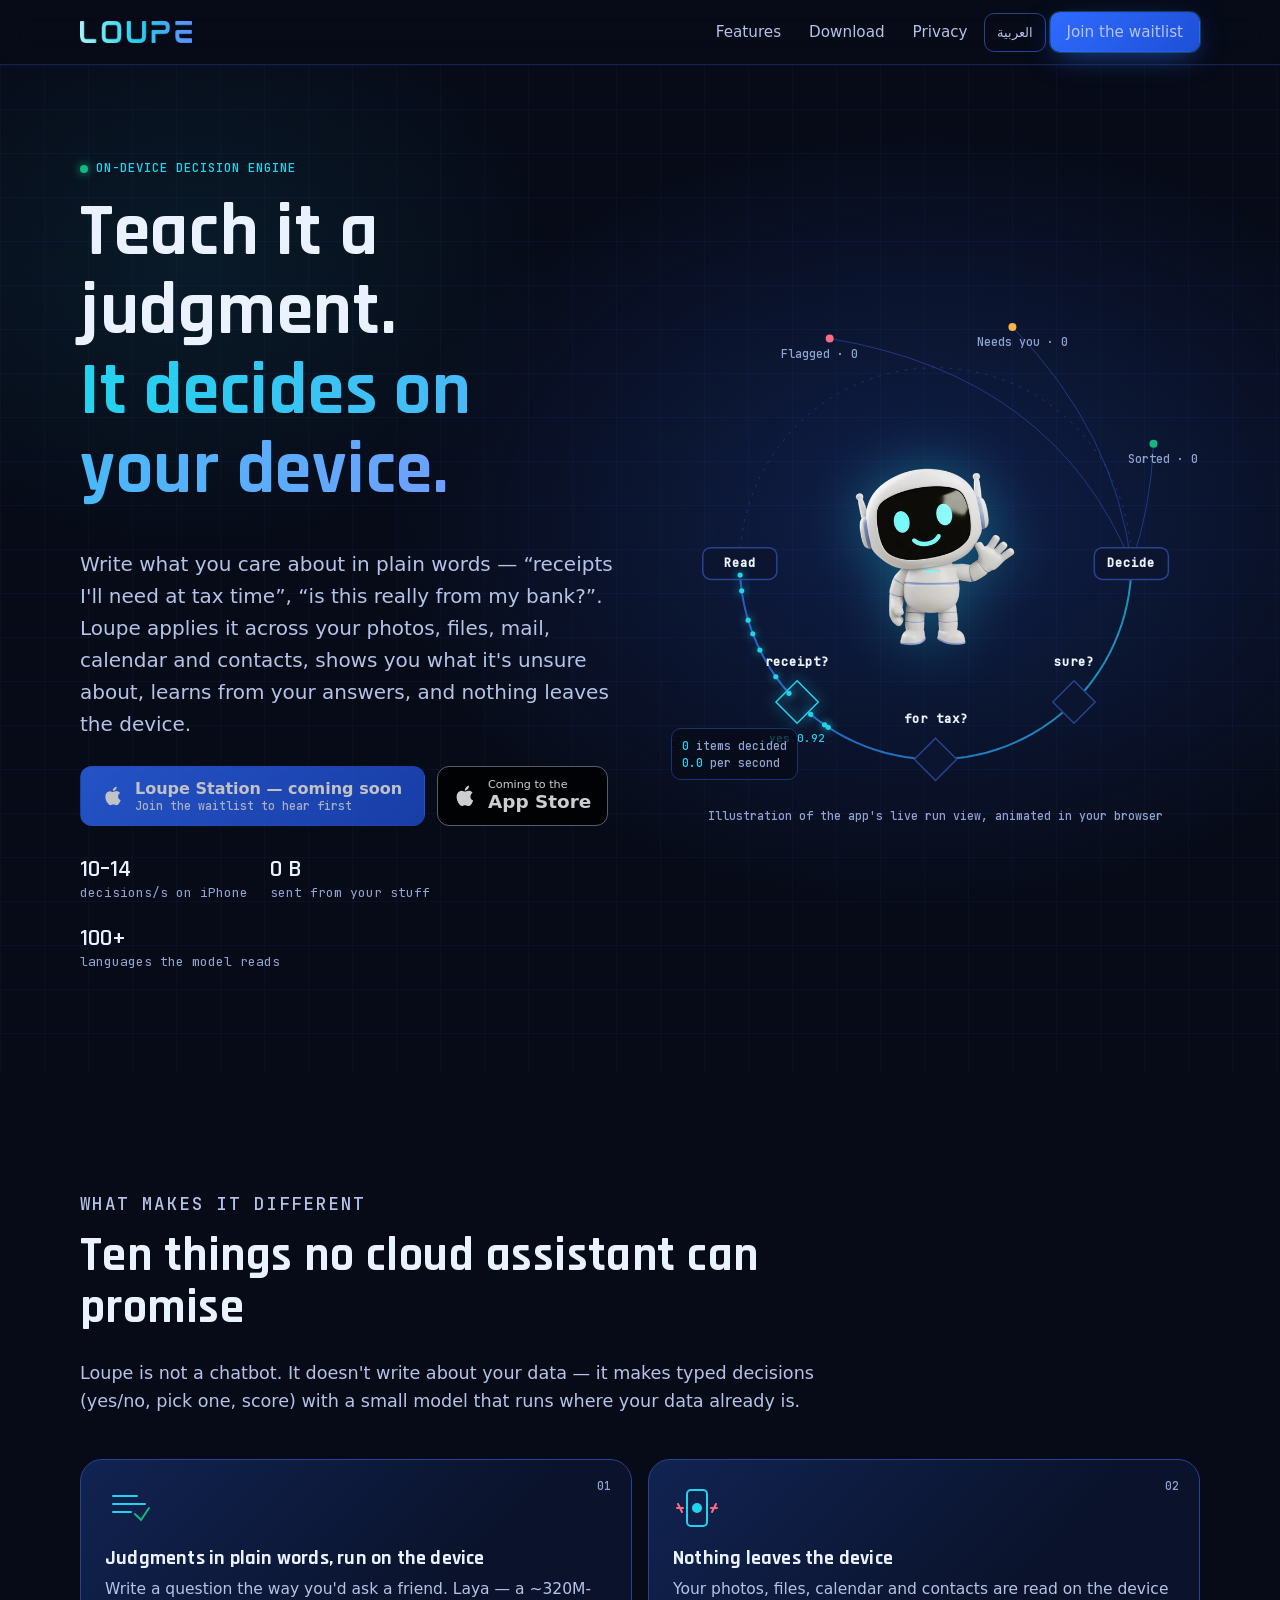
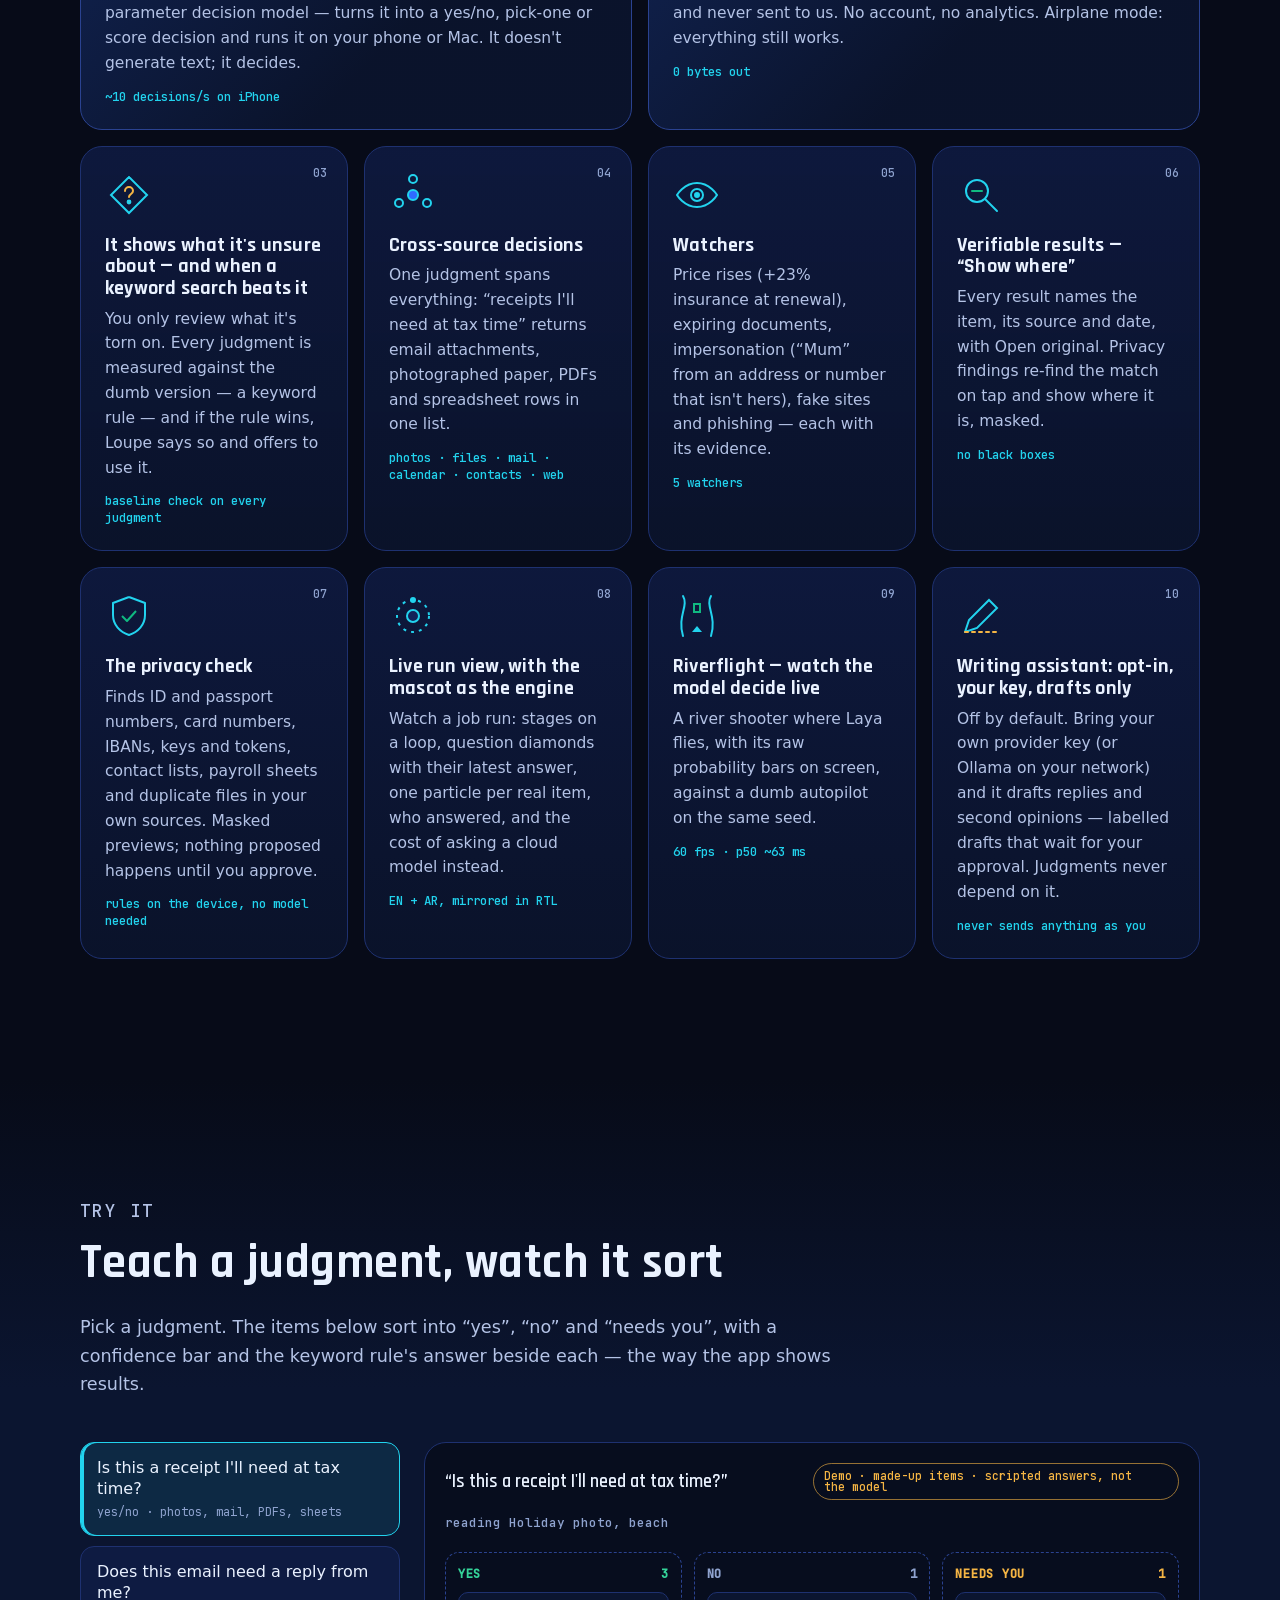
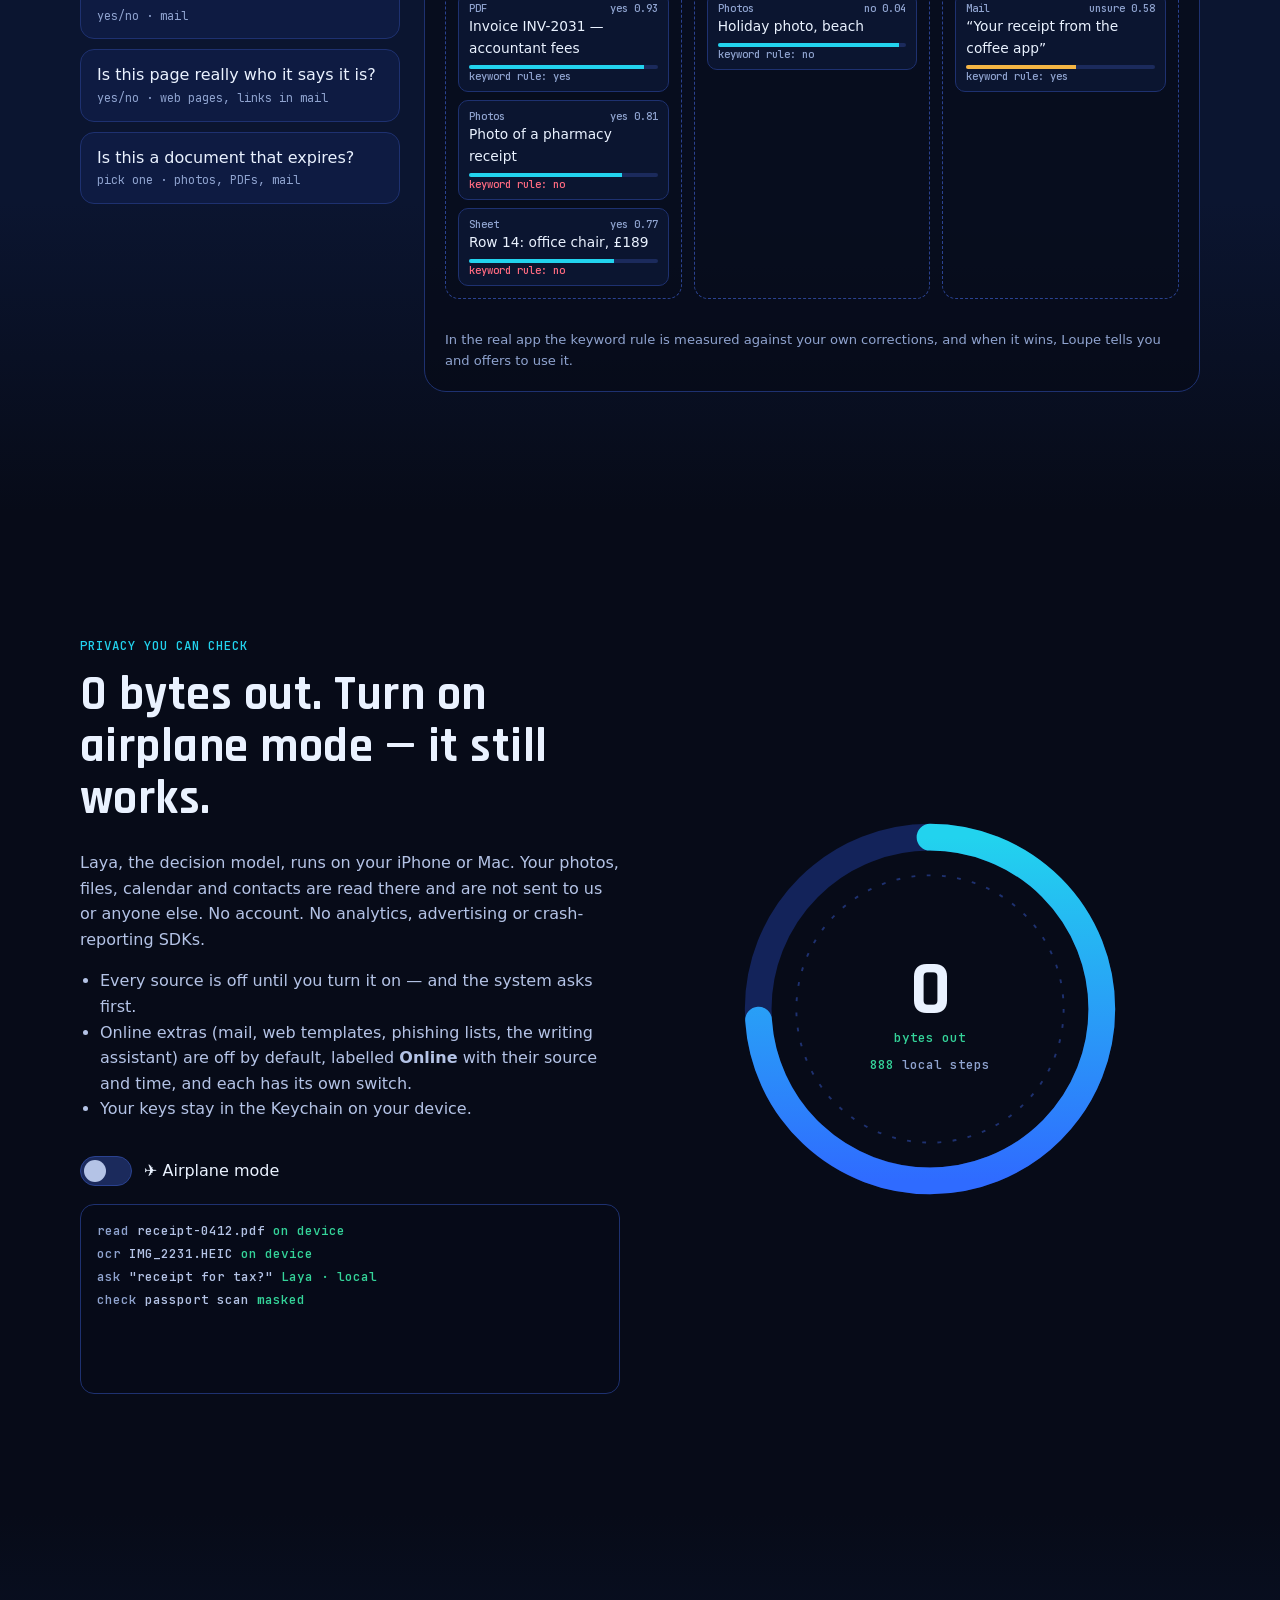
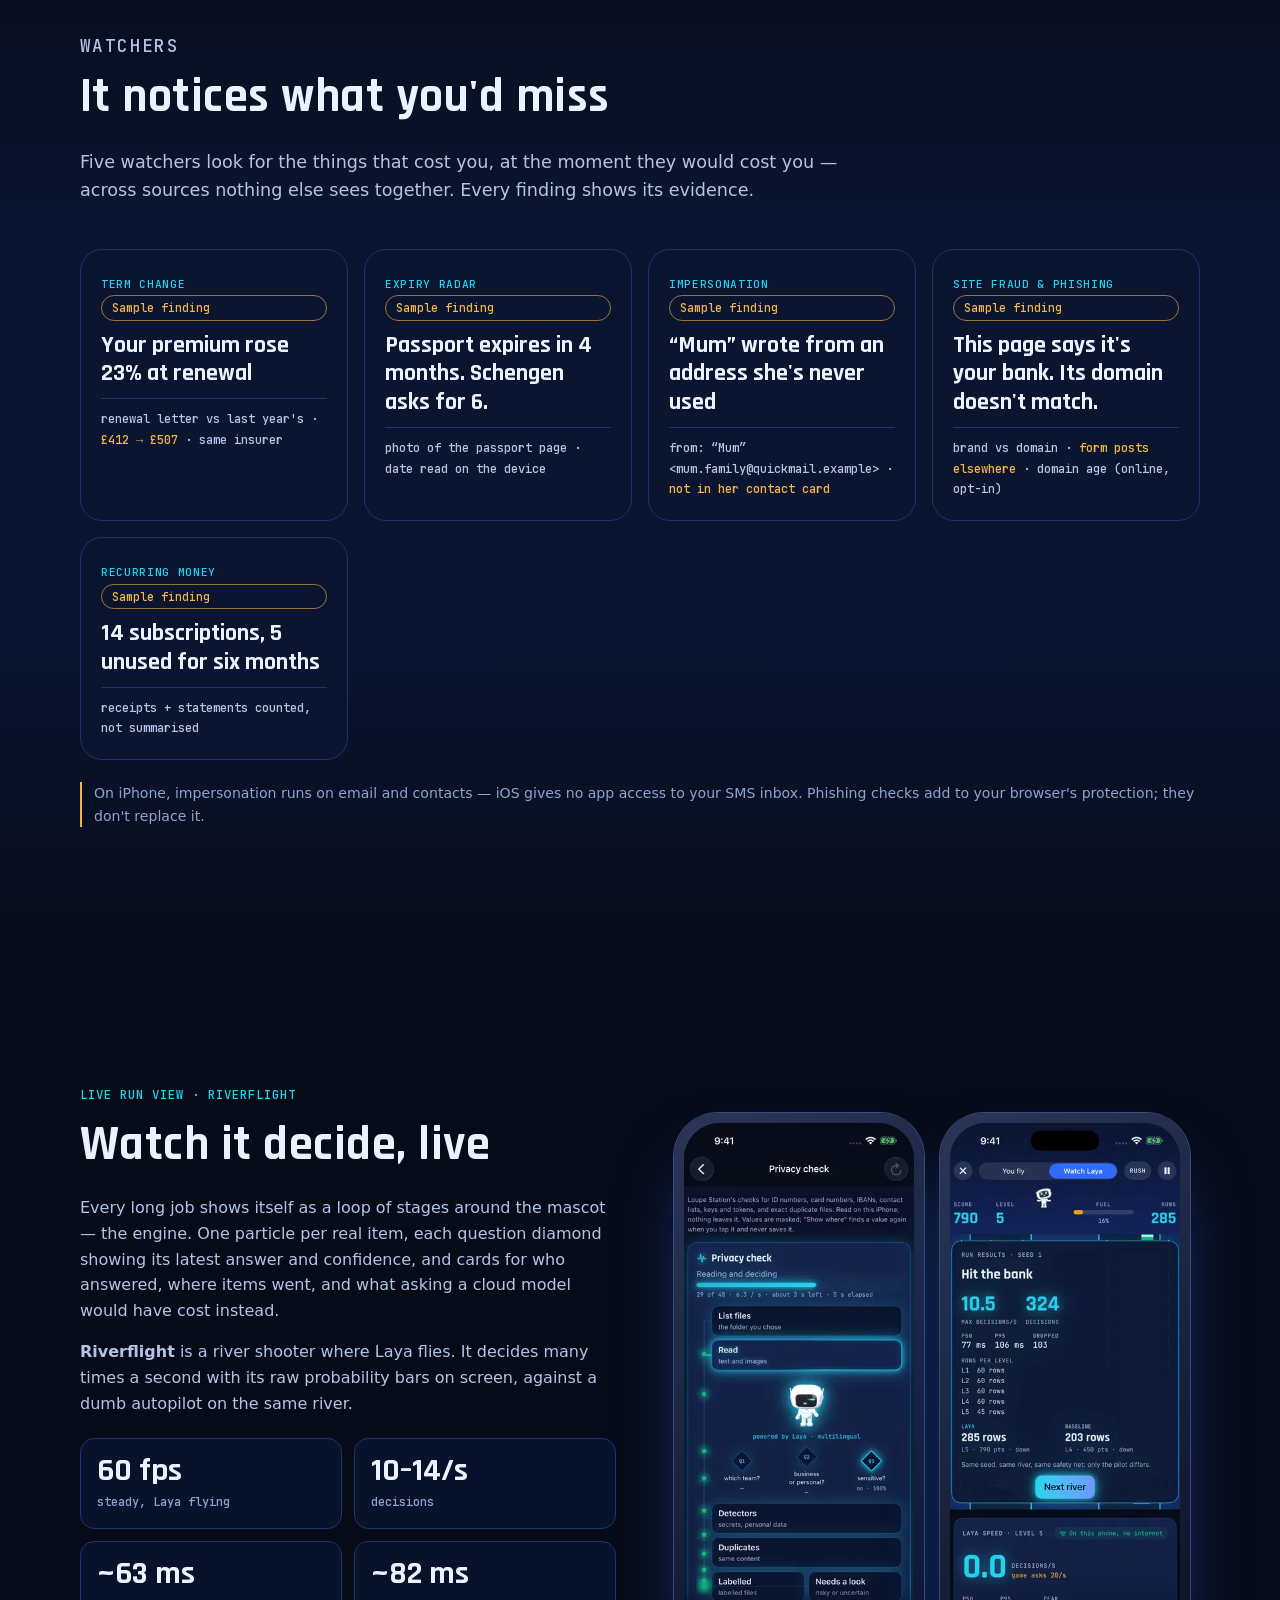
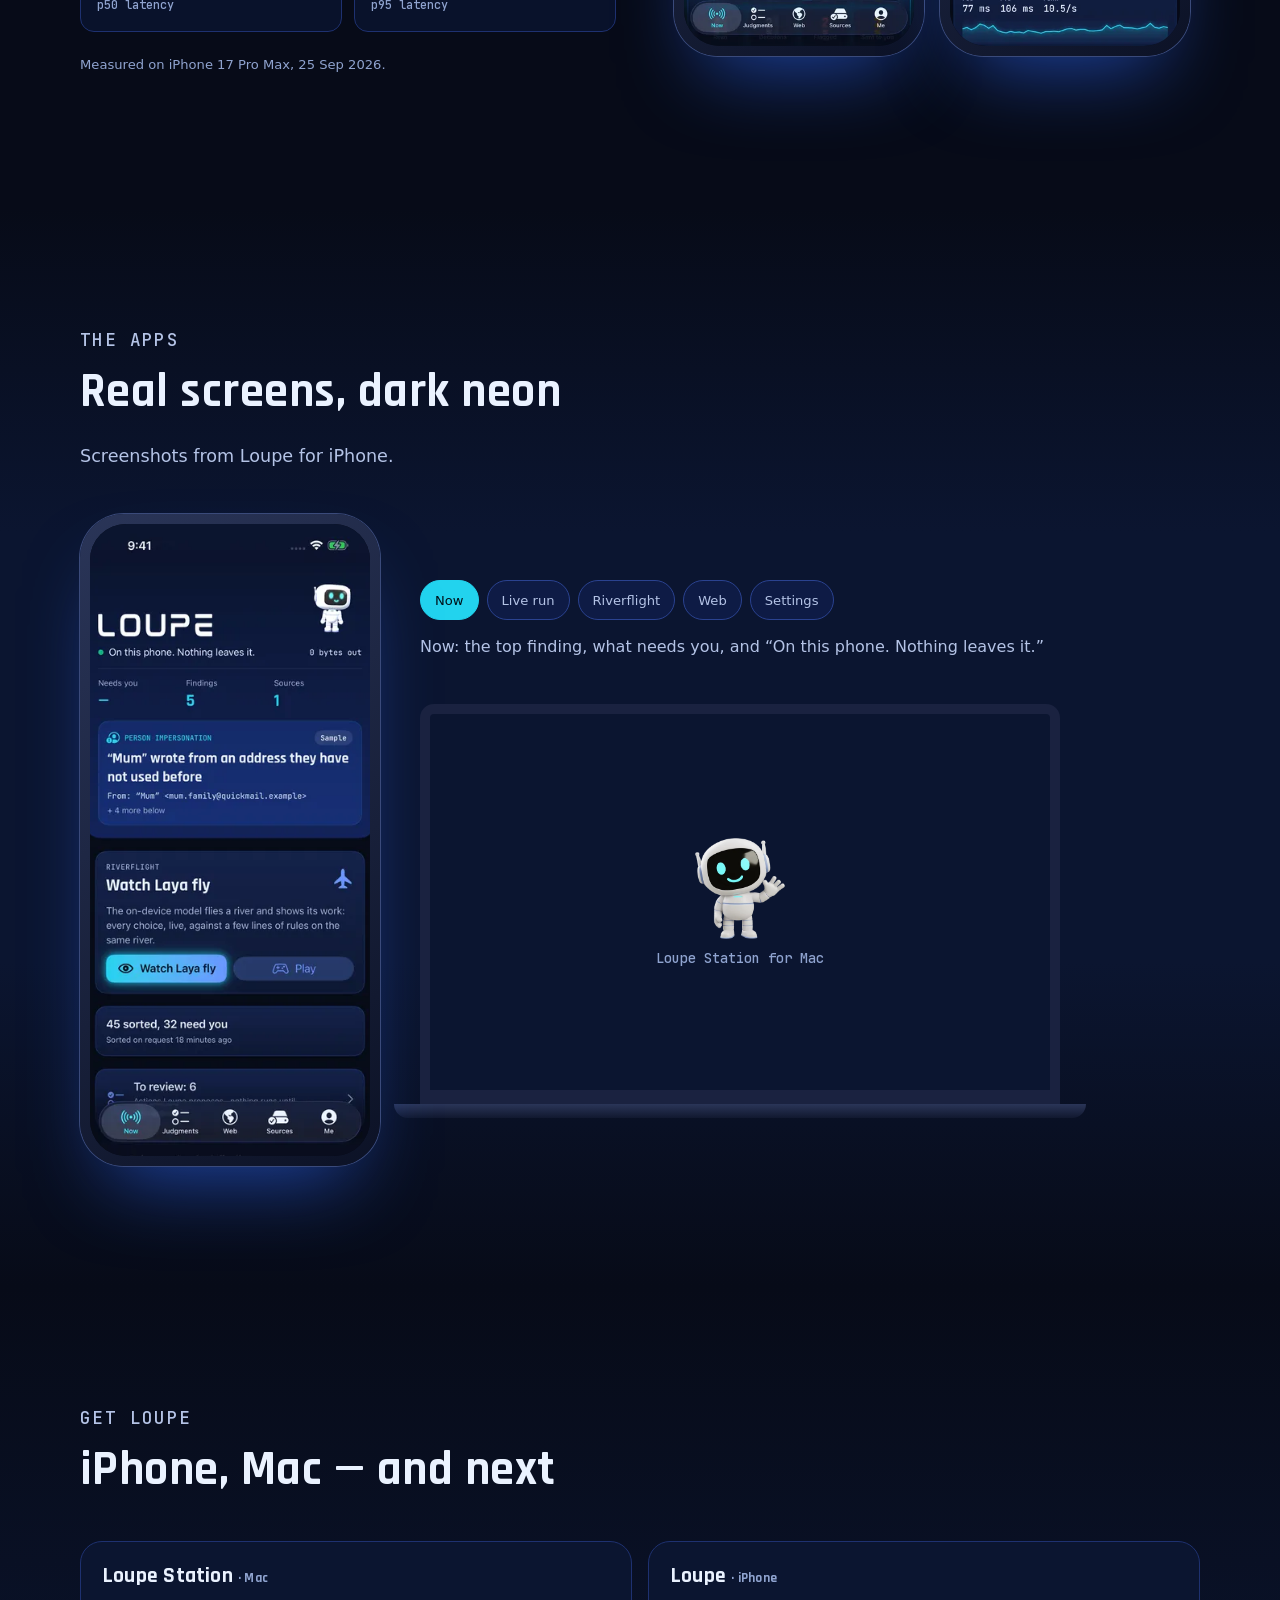
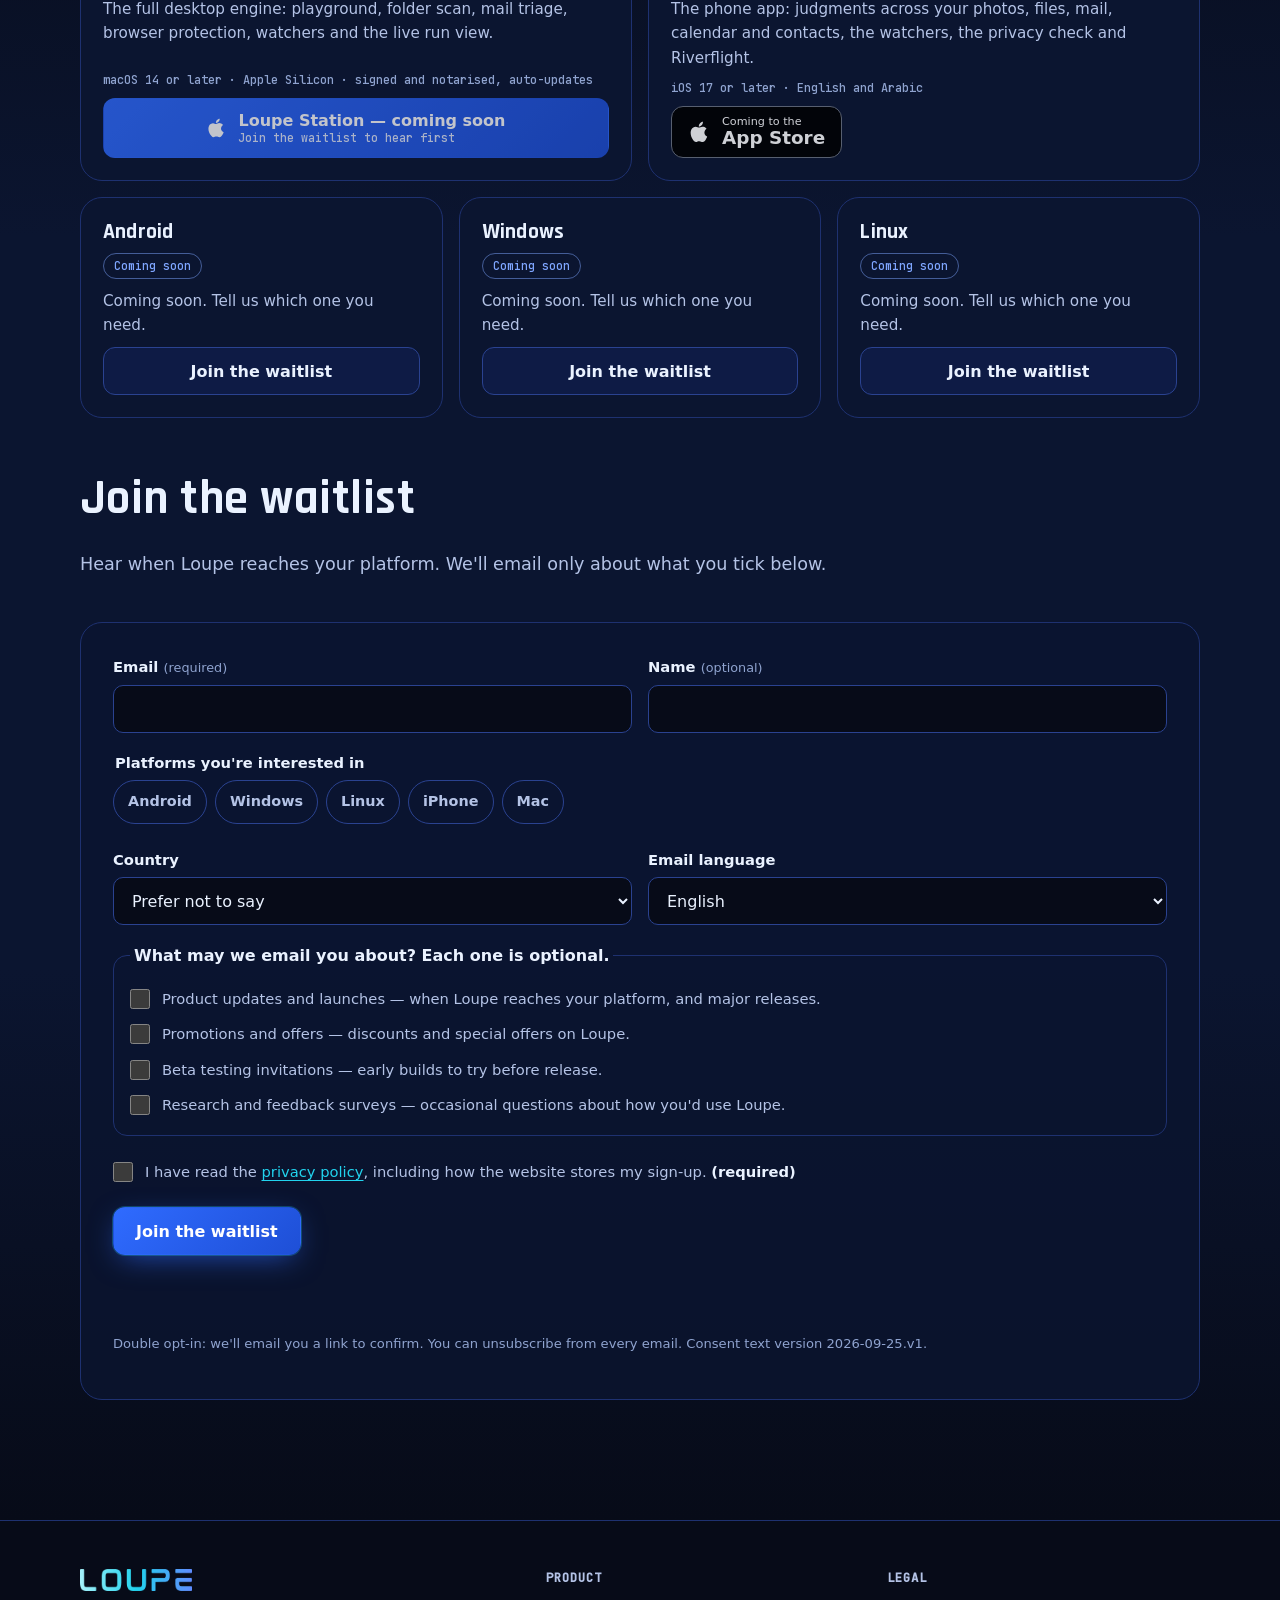
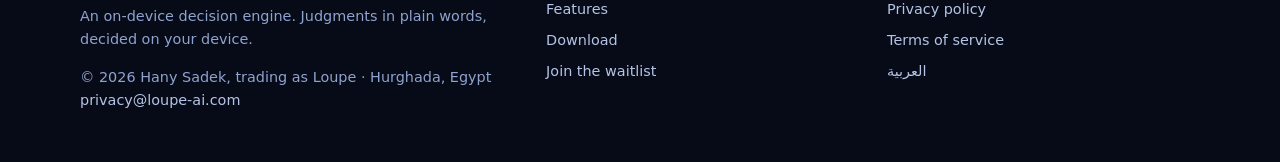
==== commit 89d0b887: "Remove incompletion notes from site (EN + AR) Drop honest-limits section, run_honest lines, simulato" ====
--- a/index.html
+++ b/index.html
@@ -54,7 +54,7 @@
 <h1>Teach it a judgment.<br><span class="accent">It decides on your device.</span></h1>
 <p class="lede">Write what you care about in plain words — “receipts I'll need at tax time”, “is this really from my bank?”. Loupe applies it across your photos, files, mail, calendar and contacts, shows you what it's unsure about, learns from your answers, and nothing leaves the device.</p>
 <div class="cta-row"><a class="btn btn-primary" href="/download/#waitlist" data-download="mac" data-platform="mac" aria-disabled="true"><svg width=22 height=22 viewBox="0 0 24 24" fill="currentColor" aria-hidden="true"><path d="M16.4 12.6c0-2.6 2.1-3.8 2.2-3.9-1.2-1.8-3.1-2-3.7-2-1.6-.2-3.1.9-3.9.9-.8 0-2-.9-3.3-.9-1.7 0-3.3 1-4.2 2.5-1.8 3.1-.5 7.7 1.3 10.2.9 1.2 1.9 2.6 3.2 2.6 1.3-.1 1.8-.8 3.3-.8 1.6 0 2 .8 3.4.8 1.4 0 2.3-1.3 3.1-2.5 1-1.4 1.4-2.8 1.4-2.9 0 0-2.8-1-2.8-4zM13.9 5c.7-.9 1.2-2 1-3.2-1 0-2.3.7-3 1.6-.7.8-1.2 2-1.1 3.1 1.2.1 2.3-.6 3.1-1.5z"/></svg><span class="btn-stack"><span class="lbl">Loupe Station — coming soon</span><small>Join the waitlist to hear first</small></span></a><a class="appstore" href="/download/#waitlist" data-download="ios" data-platform="ios" aria-disabled="true"><svg viewBox="0 0 24 24" fill="currentColor" aria-hidden="true"><path d="M16.4 12.6c0-2.6 2.1-3.8 2.2-3.9-1.2-1.8-3.1-2-3.7-2-1.6-.2-3.1.9-3.9.9-.8 0-2-.9-3.3-.9-1.7 0-3.3 1-4.2 2.5-1.8 3.1-.5 7.7 1.3 10.2.9 1.2 1.9 2.6 3.2 2.6 1.3-.1 1.8-.8 3.3-.8 1.6 0 2 .8 3.4.8 1.4 0 2.3-1.3 3.1-2.5 1-1.4 1.4-2.8 1.4-2.9 0 0-2.8-1-2.8-4zM13.9 5c.7-.9 1.2-2 1-3.2-1 0-2.3.7-3 1.6-.7.8-1.2 2-1.1 3.1 1.2.1 2.3-.6 3.1-1.5z"/></svg><span><span class="top">Coming to the</span><b>App Store</b></span></a></div>
-<div class="hero-stats"><div><b>10–14</b>decisions/s · iPhone simulator, measured</div><div><b>0 B</b>sent from your stuff</div><div><b>100+</b>languages the model reads</div></div>
+<div class="hero-stats"><div><b>10–14</b>decisions/s on iPhone</div><div><b>0 B</b>sent from your stuff</div><div><b>100+</b>languages the model reads</div></div>
 </div>
 <div class="stage" role="img" aria-label="Illustration of the app&#x27;s live run view, animated in your browser">
 <canvas id="pipeline" data-labels="{&quot;read&quot;: &quot;Read&quot;, &quot;decide&quot;: &quot;Decide&quot;, &quot;q1&quot;: &quot;receipt?&quot;, &quot;q2&quot;: &quot;for tax?&quot;, &quot;q3&quot;: &quot;sure?&quot;, &quot;sorted&quot;: &quot;Sorted&quot;, &quot;needs&quot;: &quot;Needs you&quot;, &quot;flag&quot;: &quot;Flagged&quot;, &quot;answers&quot;: [[&quot;yes&quot;, &quot;no&quot;], [&quot;yes&quot;, &quot;no&quot;], [&quot;sure&quot;, &quot;unsure&quot;]]}"></canvas>
@@ -68,7 +68,7 @@
 <section id="different">
 <div class="wrap">
 <div class="sec-head reveal"><p class="eyebrow">What makes it different</p><h2>Ten things no cloud assistant can promise</h2><p>Loupe is not a chatbot. It doesn't write about your data — it makes typed decisions (yes/no, pick one, score) with a small model that runs where your data already is.</p></div>
-<div class="diff-grid"><article class="card reveal lead"><span class="num mono">01</span><div class="ico"><svg viewBox="0 0 48 48" fill="none" stroke="currentColor" stroke-width="2" stroke-linecap="round" aria-hidden="true"><path class="draw" d="M8 12h24M8 20h32M8 28h18"/><path d="M30 30l6 6 8-12" stroke="#10B981" class="draw"/></svg></div><h3>Judgments in plain words, run on the device</h3><p>Write a question the way you'd ask a friend. Laya — a ~320M-parameter decision model — turns it into a yes/no, pick-one or score decision and runs it on your phone or Mac. It doesn't generate text; it decides.</p><span class="fact">~10 decisions/s · iPhone simulator, measured</span></article><article class="card reveal lead"><span class="num mono">02</span><div class="ico"><svg viewBox="0 0 48 48" fill="none" stroke="currentColor" stroke-width="2" aria-hidden="true"><rect x="14" y="6" width="20" height="36" rx="4" class="draw"/><circle cx="24" cy="24" r="4" fill="#22D3EE" class="blink"/><path d="M4 24h6M38 24h6" stroke="#FF6B81" stroke-linecap="round"/><path d="M5 20l4 8M43 20l-4 8" stroke="#FF6B81" stroke-linecap="round"/></svg></div><h3>Nothing leaves the device</h3><p>Your photos, files, calendar and contacts are read on the device and never sent to us. No account, no analytics. Airplane mode: everything still works.</p><span class="fact">0 bytes out</span></article><article class="card reveal"><span class="num mono">03</span><div class="ico"><svg viewBox="0 0 48 48" fill="none" stroke="currentColor" stroke-width="2" stroke-linecap="round" aria-hidden="true"><path d="M24 6l18 18-18 18L6 24z" class="draw"/><path d="M20 20a4 4 0 118 0c0 3-4 3-4 6" stroke="#F5B544"/><circle cx="24" cy="31" r="1.4" fill="#F5B544" class="blink"/></svg></div><h3>It shows what it's unsure about — and when a keyword search beats it</h3><p>You only review what it's torn on. Every judgment is measured against the dumb version — a keyword rule — and if the rule wins, Loupe says so and offers to use it.</p><span class="fact">baseline check on every judgment</span></article><article class="card reveal"><span class="num mono">04</span><div class="ico"><svg viewBox="0 0 48 48" fill="none" stroke="currentColor" stroke-width="2" aria-hidden="true"><g class="spin"><circle cx="24" cy="8" r="4"/><circle cx="38" cy="32" r="4"/><circle cx="10" cy="32" r="4"/></g><circle cx="24" cy="24" r="5" fill="#2F6BFF" stroke="#22D3EE"/></svg></div><h3>Cross-source decisions</h3><p>One judgment spans everything: “receipts I'll need at tax time” returns email attachments, photographed paper, PDFs and spreadsheet rows in one list.</p><span class="fact">photos · files · mail · calendar · contacts · web</span></article><article class="card reveal"><span class="num mono">05</span><div class="ico"><svg viewBox="0 0 48 48" fill="none" stroke="currentColor" stroke-width="2" stroke-linecap="round" aria-hidden="true"><path d="M4 24s7-12 20-12 20 12 20 12-7 12-20 12S4 24 4 24z" class="draw"/><circle cx="24" cy="24" r="6"/><circle cx="24" cy="24" r="2" fill="#22D3EE" class="blink"/></svg></div><h3>Watchers</h3><p>Price rises (+23% insurance at renewal), expiring documents, impersonation (“Mum” from an address or number that isn't hers), fake sites and phishing — each with its evidence.</p><span class="fact">5 watchers</span></article><article class="card reveal"><span class="num mono">06</span><div class="ico"><svg viewBox="0 0 48 48" fill="none" stroke="currentColor" stroke-width="2" stroke-linecap="round" aria-hidden="true"><circle cx="20" cy="20" r="11" class="draw"/><path d="M28 28l12 12"/><path d="M15 20h10" stroke="#10B981" class="blink"/></svg></div><h3>Verifiable results — “Show where”</h3><p>Every result names the item, its source and date, with Open original. Privacy findings re-find the match on tap and show where it is, masked.</p><span class="fact">no black boxes</span></article><article class="card reveal"><span class="num mono">07</span><div class="ico"><svg viewBox="0 0 48 48" fill="none" stroke="currentColor" stroke-width="2" stroke-linejoin="round" aria-hidden="true"><path d="M24 5l16 6v12c0 10-7 17-16 20C15 40 8 33 8 23V11z" class="draw"/><path d="M17 24l5 5 9-10" stroke="#10B981" class="draw"/></svg></div><h3>The privacy check</h3><p>Finds ID and passport numbers, card numbers, IBANs, keys and tokens, contact lists, payroll sheets and duplicate files in your own sources. Masked previews; nothing proposed happens until you approve.</p><span class="fact">rules on the device, no model needed</span></article><article class="card reveal"><span class="num mono">08</span><div class="ico"><svg viewBox="0 0 48 48" fill="none" stroke="currentColor" stroke-width="2" aria-hidden="true"><circle cx="24" cy="24" r="16" stroke-dasharray="3 5"/><g class="orbit"><circle cx="24" cy="8" r="3" fill="#22D3EE" stroke="none"/></g><circle cx="24" cy="24" r="6" fill="#13235A"/></svg></div><h3>Live run view, with the mascot as the engine</h3><p>Watch a job run: stages on a loop, question diamonds with their latest answer, one particle per real item, who answered, and the cost of asking a cloud model instead.</p><span class="fact">EN + AR, mirrored in RTL</span></article><article class="card reveal"><span class="num mono">09</span><div class="ico"><svg viewBox="0 0 48 48" fill="none" stroke="currentColor" stroke-width="2" stroke-linecap="round" aria-hidden="true"><path d="M10 4c6 10-6 20 0 40M38 4c-6 10 6 20 0 40" class="draw"/><path d="M24 34l-5 6h10z" fill="#22D3EE" stroke="none"/><rect x="21" y="12" width="6" height="8" stroke="#10B981" class="blink"/></svg></div><h3>Riverflight — watch the model decide live</h3><p>A river shooter where Laya flies, with its raw probability bars on screen, against a dumb autopilot on the same seed. Honest: untuned, it loses — for now.</p><span class="fact">60 fps · p50 ~63 ms · simulator</span></article><article class="card reveal"><span class="num mono">10</span><div class="ico"><svg viewBox="0 0 48 48" fill="none" stroke="currentColor" stroke-width="2" stroke-linecap="round" aria-hidden="true"><path d="M8 40l4-12 20-20 8 8-20 20z" class="draw"/><path d="M8 40h32" stroke="#F5B544" stroke-dasharray="3 4"/></svg></div><h3>Writing assistant: opt-in, your key, drafts only</h3><p>Off by default. Bring your own provider key (or Ollama on your network) and it drafts replies and second opinions — labelled drafts that wait for your approval. Judgments never depend on it.</p><span class="fact">never sends anything as you</span></article></div>
+<div class="diff-grid"><article class="card reveal lead"><span class="num mono">01</span><div class="ico"><svg viewBox="0 0 48 48" fill="none" stroke="currentColor" stroke-width="2" stroke-linecap="round" aria-hidden="true"><path class="draw" d="M8 12h24M8 20h32M8 28h18"/><path d="M30 30l6 6 8-12" stroke="#10B981" class="draw"/></svg></div><h3>Judgments in plain words, run on the device</h3><p>Write a question the way you'd ask a friend. Laya — a ~320M-parameter decision model — turns it into a yes/no, pick-one or score decision and runs it on your phone or Mac. It doesn't generate text; it decides.</p><span class="fact">~10 decisions/s on iPhone</span></article><article class="card reveal lead"><span class="num mono">02</span><div class="ico"><svg viewBox="0 0 48 48" fill="none" stroke="currentColor" stroke-width="2" aria-hidden="true"><rect x="14" y="6" width="20" height="36" rx="4" class="draw"/><circle cx="24" cy="24" r="4" fill="#22D3EE" class="blink"/><path d="M4 24h6M38 24h6" stroke="#FF6B81" stroke-linecap="round"/><path d="M5 20l4 8M43 20l-4 8" stroke="#FF6B81" stroke-linecap="round"/></svg></div><h3>Nothing leaves the device</h3><p>Your photos, files, calendar and contacts are read on the device and never sent to us. No account, no analytics. Airplane mode: everything still works.</p><span class="fact">0 bytes out</span></article><article class="card reveal"><span class="num mono">03</span><div class="ico"><svg viewBox="0 0 48 48" fill="none" stroke="currentColor" stroke-width="2" stroke-linecap="round" aria-hidden="true"><path d="M24 6l18 18-18 18L6 24z" class="draw"/><path d="M20 20a4 4 0 118 0c0 3-4 3-4 6" stroke="#F5B544"/><circle cx="24" cy="31" r="1.4" fill="#F5B544" class="blink"/></svg></div><h3>It shows what it's unsure about — and when a keyword search beats it</h3><p>You only review what it's torn on. Every judgment is measured against the dumb version — a keyword rule — and if the rule wins, Loupe says so and offers to use it.</p><span class="fact">baseline check on every judgment</span></article><article class="card reveal"><span class="num mono">04</span><div class="ico"><svg viewBox="0 0 48 48" fill="none" stroke="currentColor" stroke-width="2" aria-hidden="true"><g class="spin"><circle cx="24" cy="8" r="4"/><circle cx="38" cy="32" r="4"/><circle cx="10" cy="32" r="4"/></g><circle cx="24" cy="24" r="5" fill="#2F6BFF" stroke="#22D3EE"/></svg></div><h3>Cross-source decisions</h3><p>One judgment spans everything: “receipts I'll need at tax time” returns email attachments, photographed paper, PDFs and spreadsheet rows in one list.</p><span class="fact">photos · files · mail · calendar · contacts · web</span></article><article class="card reveal"><span class="num mono">05</span><div class="ico"><svg viewBox="0 0 48 48" fill="none" stroke="currentColor" stroke-width="2" stroke-linecap="round" aria-hidden="true"><path d="M4 24s7-12 20-12 20 12 20 12-7 12-20 12S4 24 4 24z" class="draw"/><circle cx="24" cy="24" r="6"/><circle cx="24" cy="24" r="2" fill="#22D3EE" class="blink"/></svg></div><h3>Watchers</h3><p>Price rises (+23% insurance at renewal), expiring documents, impersonation (“Mum” from an address or number that isn't hers), fake sites and phishing — each with its evidence.</p><span class="fact">5 watchers</span></article><article class="card reveal"><span class="num mono">06</span><div class="ico"><svg viewBox="0 0 48 48" fill="none" stroke="currentColor" stroke-width="2" stroke-linecap="round" aria-hidden="true"><circle cx="20" cy="20" r="11" class="draw"/><path d="M28 28l12 12"/><path d="M15 20h10" stroke="#10B981" class="blink"/></svg></div><h3>Verifiable results — “Show where”</h3><p>Every result names the item, its source and date, with Open original. Privacy findings re-find the match on tap and show where it is, masked.</p><span class="fact">no black boxes</span></article><article class="card reveal"><span class="num mono">07</span><div class="ico"><svg viewBox="0 0 48 48" fill="none" stroke="currentColor" stroke-width="2" stroke-linejoin="round" aria-hidden="true"><path d="M24 5l16 6v12c0 10-7 17-16 20C15 40 8 33 8 23V11z" class="draw"/><path d="M17 24l5 5 9-10" stroke="#10B981" class="draw"/></svg></div><h3>The privacy check</h3><p>Finds ID and passport numbers, card numbers, IBANs, keys and tokens, contact lists, payroll sheets and duplicate files in your own sources. Masked previews; nothing proposed happens until you approve.</p><span class="fact">rules on the device, no model needed</span></article><article class="card reveal"><span class="num mono">08</span><div class="ico"><svg viewBox="0 0 48 48" fill="none" stroke="currentColor" stroke-width="2" aria-hidden="true"><circle cx="24" cy="24" r="16" stroke-dasharray="3 5"/><g class="orbit"><circle cx="24" cy="8" r="3" fill="#22D3EE" stroke="none"/></g><circle cx="24" cy="24" r="6" fill="#13235A"/></svg></div><h3>Live run view, with the mascot as the engine</h3><p>Watch a job run: stages on a loop, question diamonds with their latest answer, one particle per real item, who answered, and the cost of asking a cloud model instead.</p><span class="fact">EN + AR, mirrored in RTL</span></article><article class="card reveal"><span class="num mono">09</span><div class="ico"><svg viewBox="0 0 48 48" fill="none" stroke="currentColor" stroke-width="2" stroke-linecap="round" aria-hidden="true"><path d="M10 4c6 10-6 20 0 40M38 4c-6 10 6 20 0 40" class="draw"/><path d="M24 34l-5 6h10z" fill="#22D3EE" stroke="none"/><rect x="21" y="12" width="6" height="8" stroke="#10B981" class="blink"/></svg></div><h3>Riverflight — watch the model decide live</h3><p>A river shooter where Laya flies, with its raw probability bars on screen, against a dumb autopilot on the same seed.</p><span class="fact">60 fps · p50 ~63 ms</span></article><article class="card reveal"><span class="num mono">10</span><div class="ico"><svg viewBox="0 0 48 48" fill="none" stroke="currentColor" stroke-width="2" stroke-linecap="round" aria-hidden="true"><path d="M8 40l4-12 20-20 8 8-20 20z" class="draw"/><path d="M8 40h32" stroke="#F5B544" stroke-dasharray="3 4"/></svg></div><h3>Writing assistant: opt-in, your key, drafts only</h3><p>Off by default. Bring your own provider key (or Ollama on your network) and it drafts replies and second opinions — labelled drafts that wait for your approval. Judgments never depend on it.</p><span class="fact">never sends anything as you</span></article></div>
 </div>
 </section>
 
@@ -127,8 +127,7 @@
 <div class="reveal">
 <p class="eyebrow">Live run view · Riverflight</p><h2>Watch it decide, live</h2><p style="color:var(--ink2)">Every long job shows itself as a loop of stages around the mascot — the engine. One particle per real item, each question diamond showing its latest answer and confidence, and cards for who answered, where items went, and what asking a cloud model would have cost instead.</p><p style="color:var(--ink2)"><b>Riverflight</b> is a river shooter where Laya flies. It decides many times a second with its raw probability bars on screen, against a dumb autopilot on the same river.</p>
 <div class="stats"><div class="stat"><b>60 fps</b><span>steady, Laya flying</span></div><div class="stat"><b>10–14/s</b><span>decisions</span></div><div class="stat"><b>~63 ms</b><span>p50 latency</span></div><div class="stat"><b>~82 ms</b><span>p95 latency</span></div></div>
-<p class="small">Measured in the iPhone simulator (iPhone 17 Pro Max), 25 Sep 2026. Not yet measured on a real iPhone.</p>
-<p class="note">Honest status: untuned, Laya loses to the baseline pilot — it doesn't go for fuel. Fine-tuning is the planned fix.</p>
+<p class="small">Measured on iPhone 17 Pro Max, 25 Sep 2026.</p>
 </div>
 <div class="reveal" style="display:flex;gap:16px;justify-content:center;flex-wrap:wrap">
 <div class="phone" style="width:min(250px,42vw)"><div class="screen"><img class="on" src="/assets/img/shots/live-run-360.webp" srcset="/assets/img/shots/live-run-360.webp 360w, /assets/img/shots/live-run-720.webp 720w" sizes="250px" alt="Privacy check as a live run: stages, question diamonds and the mascot as the engine." width="360" height="782" loading="lazy" decoding="async"></div></div>
@@ -139,21 +138,15 @@
 
 <section id="devices" class="alt">
 <div class="wrap">
-<div class="sec-head reveal"><p class="eyebrow">The apps</p><h2>Real screens, dark neon</h2><p>Screenshots from Loupe for iPhone (iOS simulator).</p></div>
+<div class="sec-head reveal"><p class="eyebrow">The apps</p><h2>Real screens, dark neon</h2><p>Screenshots from Loupe for iPhone.</p></div>
 <div class="devices" data-carousel>
 <div class="phone"><div class="screen" id="shot-panel" role="tabpanel" aria-live="polite"><img src="/assets/img/shots/now-360.webp" srcset="/assets/img/shots/now-360.webp 360w, /assets/img/shots/now-720.webp 720w" sizes="300px" alt="Now: the top finding, what needs you, and “On this phone. Nothing leaves it.”" width="360" height="782" loading="lazy" decoding="async" class=on><img data-src="/assets/img/shots/live-run-360.webp" data-srcset="/assets/img/shots/live-run-360.webp 360w, /assets/img/shots/live-run-720.webp 720w" sizes="300px" alt="Privacy check as a live run: stages, question diamonds and the mascot as the engine." width="360" height="782" loading="lazy" decoding="async"><img data-src="/assets/img/shots/game-360.webp" data-srcset="/assets/img/shots/game-360.webp 360w, /assets/img/shots/game-720.webp 720w" sizes="300px" alt="Riverflight results: decisions per second, p50/p95 latency and Laya against the baseline." width="360" height="782" loading="lazy" decoding="async"><img data-src="/assets/img/shots/web-360.webp" data-srcset="/assets/img/shots/web-360.webp 360w, /assets/img/shots/web-720.webp 720w" sizes="300px" alt="Web templates: online data (labelled, with source and time) ranked on the phone." width="360" height="782" loading="lazy" decoding="async"><img data-src="/assets/img/shots/settings-360.webp" data-srcset="/assets/img/shots/settings-360.webp 360w, /assets/img/shots/settings-720.webp 720w" sizes="300px" alt="Model settings: every value with its default and trade-off." width="360" height="782" loading="lazy" decoding="async"></div></div>
 <div>
 <div class="car-ctl" role="tablist" aria-label="Real screens, dark neon"><button role="tab" id="tab-now" aria-controls="shot-panel" aria-selected="true" data-cap="Now: the top finding, what needs you, and “On this phone. Nothing leaves it.”">Now</button><button role="tab" id="tab-live-run" aria-controls="shot-panel" aria-selected="false" data-cap="Privacy check as a live run: stages, question diamonds and the mascot as the engine.">Live run</button><button role="tab" id="tab-game" aria-controls="shot-panel" aria-selected="false" data-cap="Riverflight results: decisions per second, p50/p95 latency and Laya against the baseline.">Riverflight</button><button role="tab" id="tab-web" aria-controls="shot-panel" aria-selected="false" data-cap="Web templates: online data (labelled, with source and time) ranked on the phone.">Web</button><button role="tab" id="tab-settings" aria-controls="shot-panel" aria-selected="false" data-cap="Model settings: every value with its default and trade-off.">Settings</button></div>
 <p class="car-cap"></p>
-<div class="mac" style="margin-top:22px"><div class="screen"><div class="ph"><img src="/assets/img/mascot-320.webp" alt="" width="90" height="100" loading="lazy">Loupe Station screenshot — coming soon</div></div><div class="base"></div></div>
-</div>
-</div>
-</div>
-</section>
-
-<section id="honest">
-<div class="wrap">
-<div class="honest reveal"><p class="eyebrow" style="color:var(--amber)">Where it stands</p><h2>What we can and can't claim yet</h2><ul><li><b>The model is untuned.</b> On 45 synthetic sample items it loses to simple keyword rules on every judgment measured (receipts: 64% vs 95% on 39 hand-labelled items). The app shows you this rather than hiding it.</li><li><b>Laya beats its keyword baseline on the examples for 6 of 55 templates.</b> Fine-tuning on your own corrections is the planned fix.</li><li><b>Confidence is raw and over-confident</b> until calibrated on your corrections; the app labels it that way.</li><li><b>Speed numbers are from the iPhone simulator.</b> Real-device speed, battery and heat are not yet measured.</li><li><b>Phishing checks are a second line</b>, not a replacement for your browser's protection. A small local model is not adversarially robust.</li><li><b>Loupe for iPhone is not on the App Store yet.</b></li></ul></div>
+<div class="mac" style="margin-top:22px"><div class="screen"><div class="ph"><img src="/assets/img/mascot-320.webp" alt="" width="90" height="100" loading="lazy">Loupe Station for Mac</div></div><div class="base"></div></div>
+</div>
+</div>
 </div>
 </section>
 
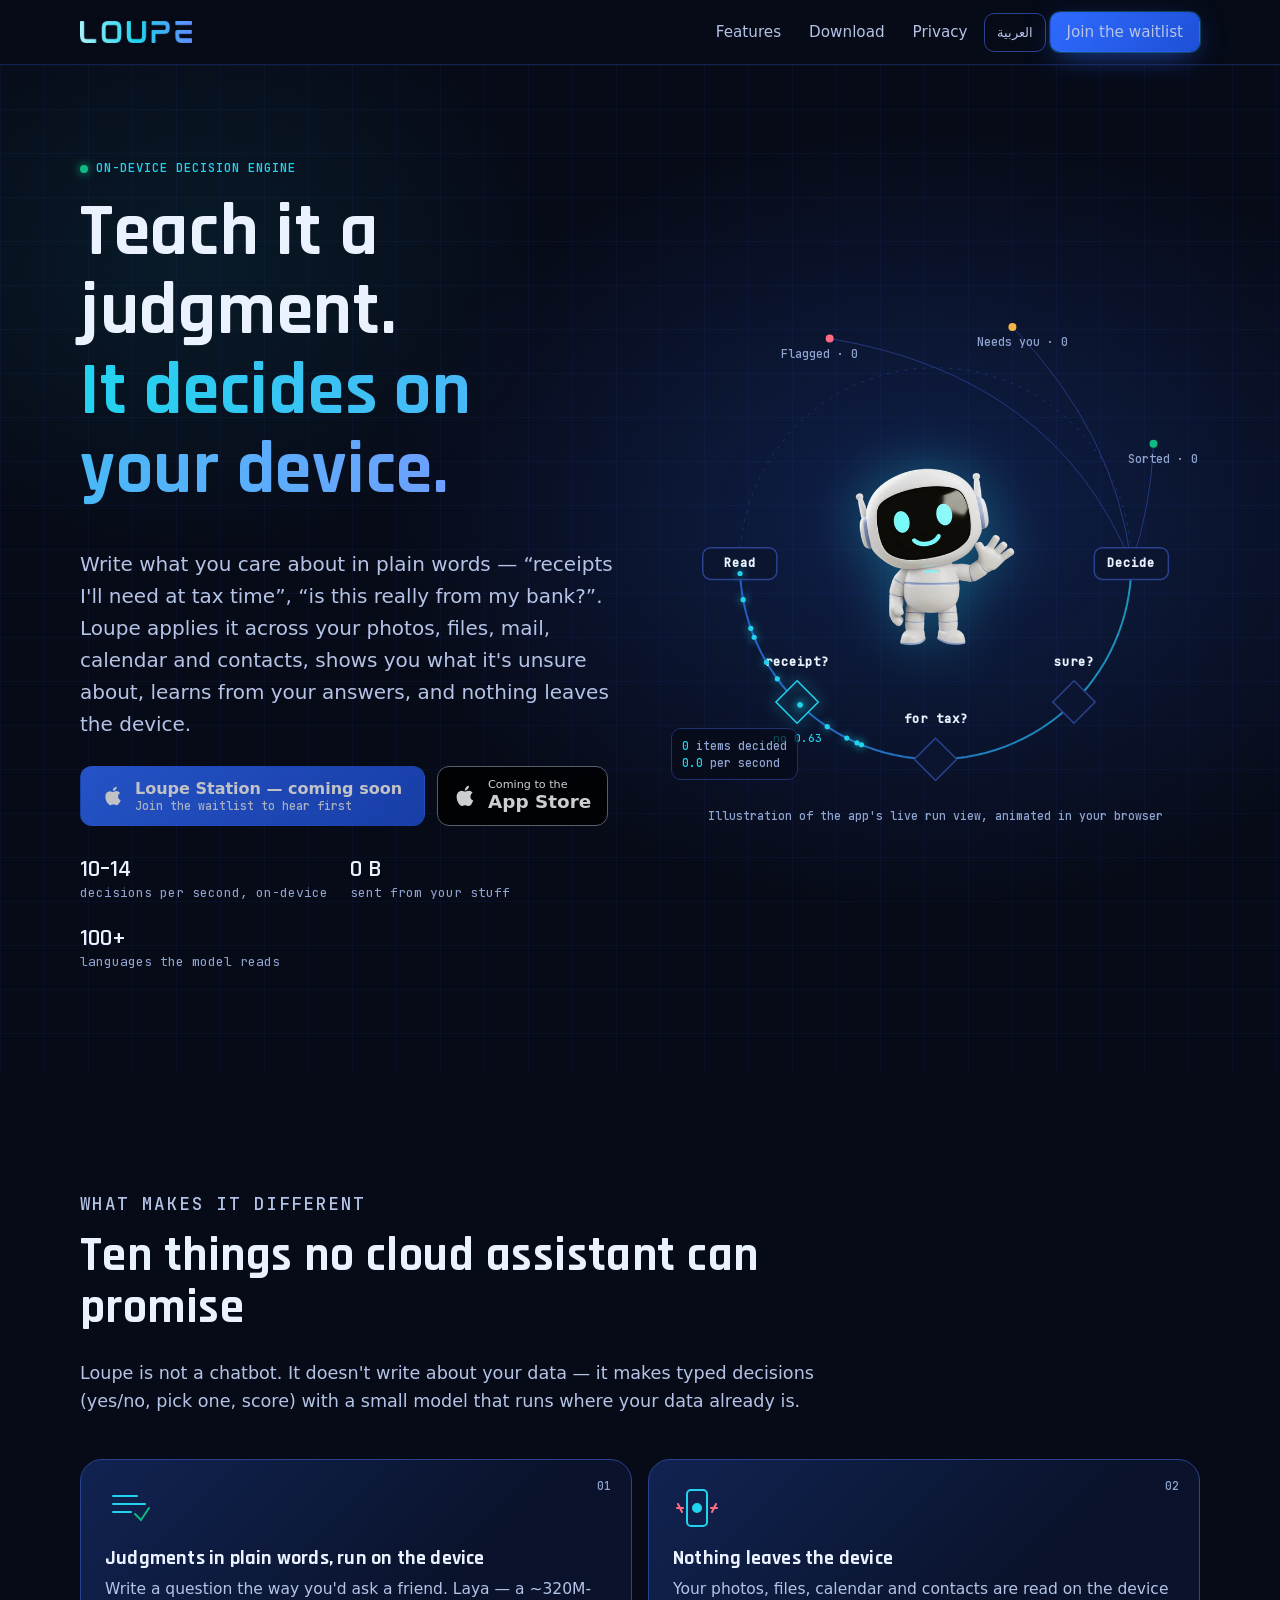
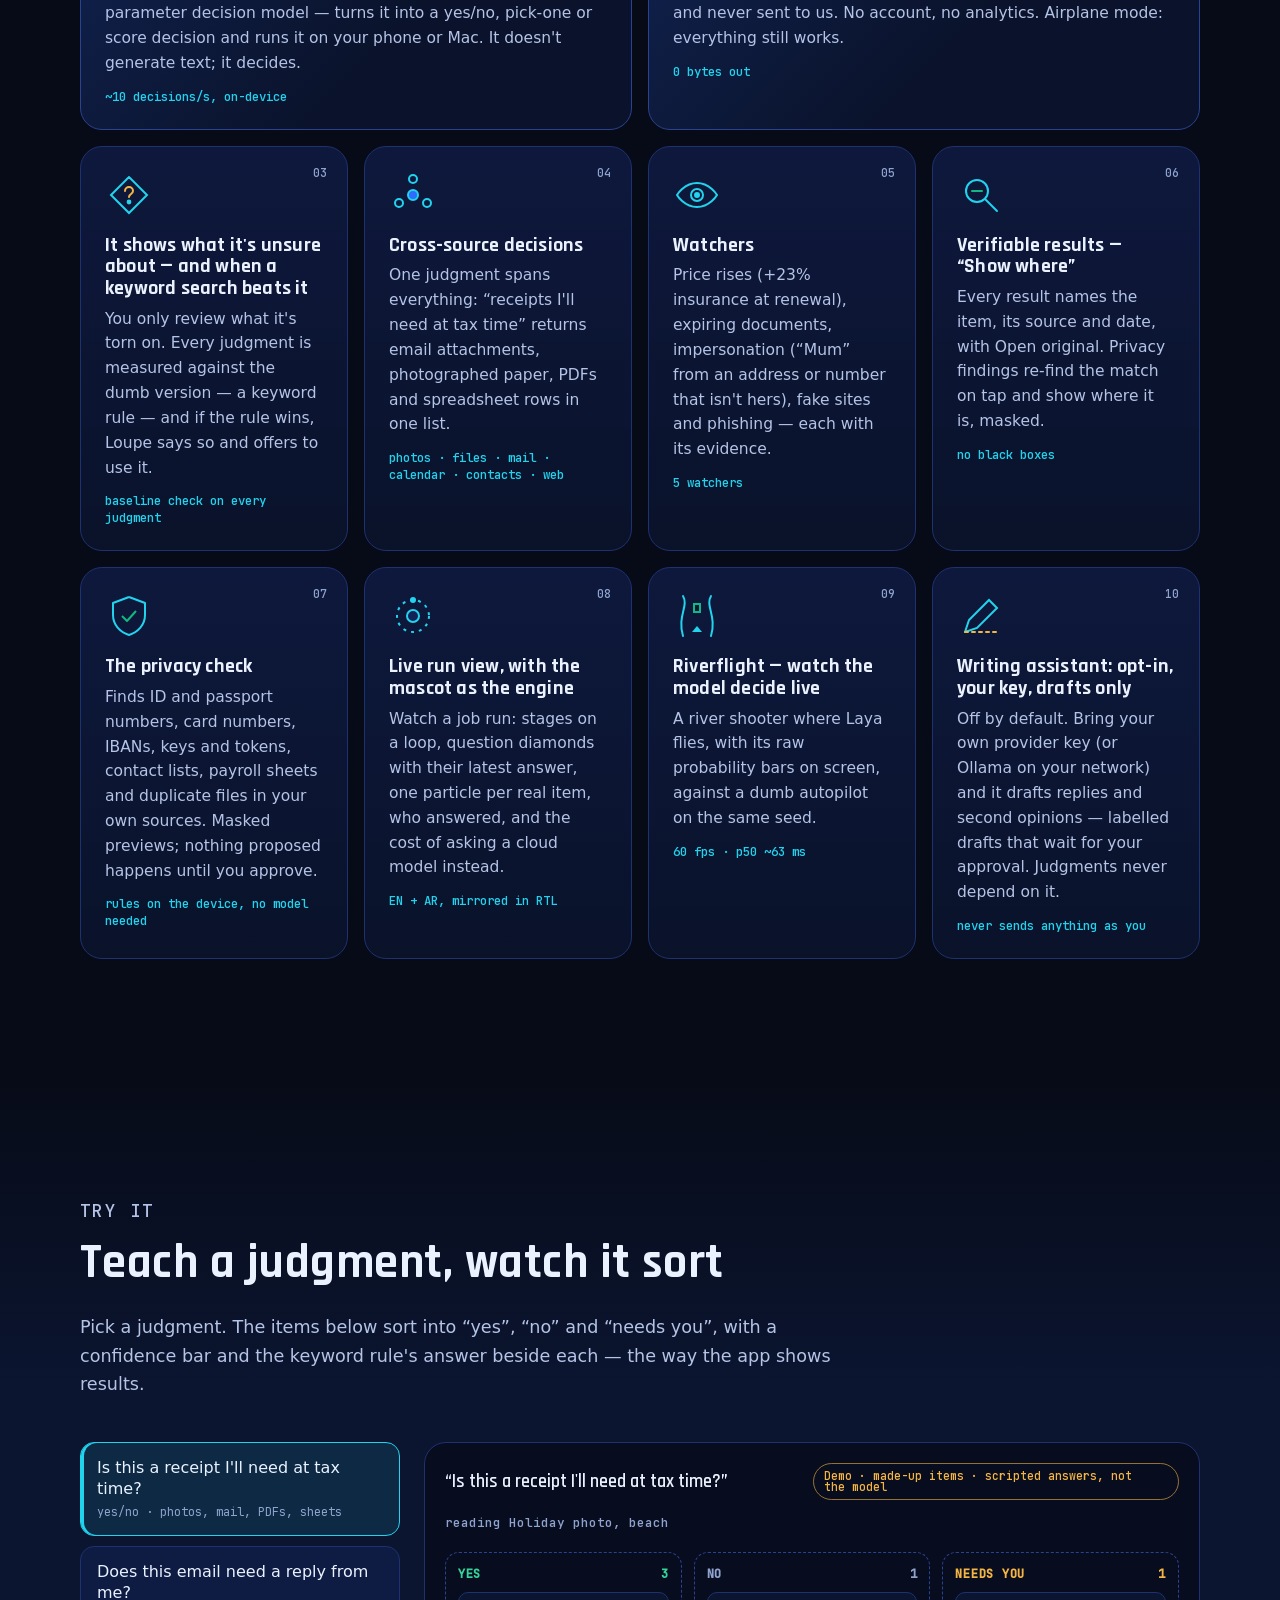
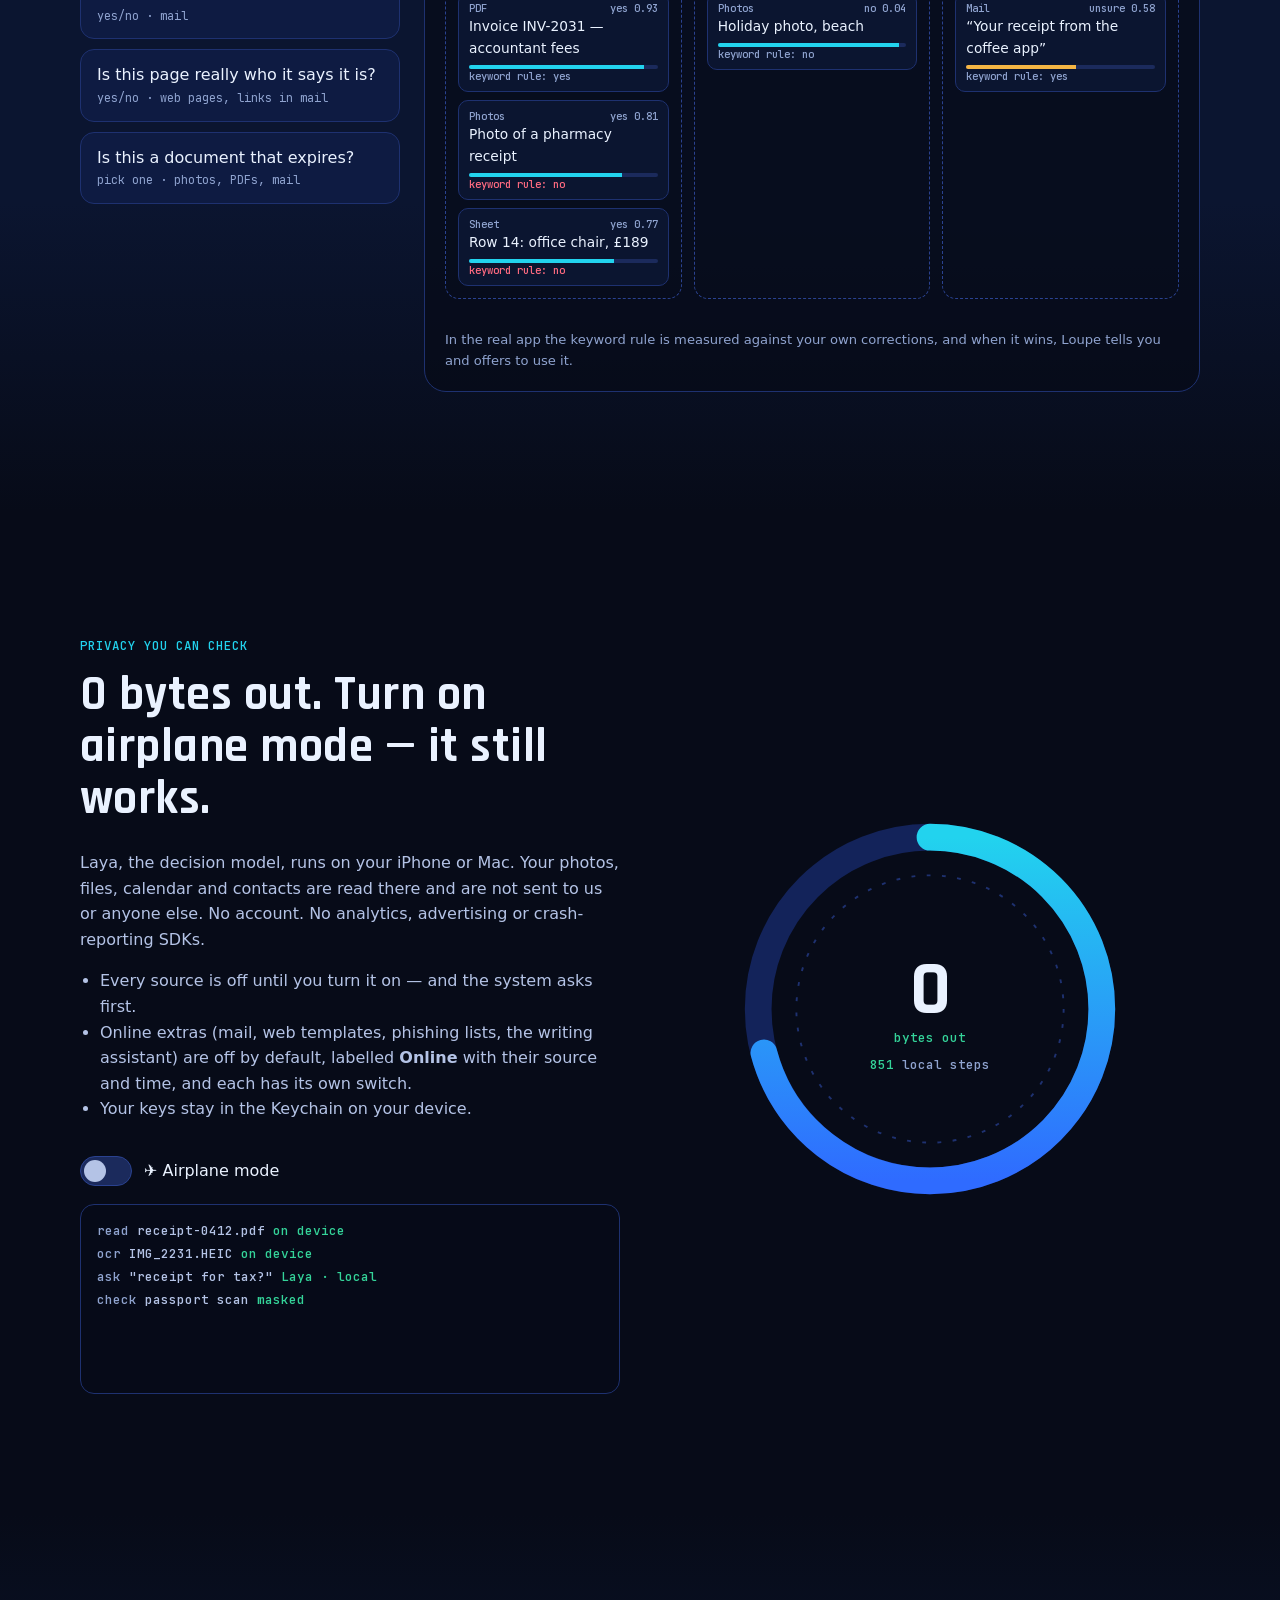
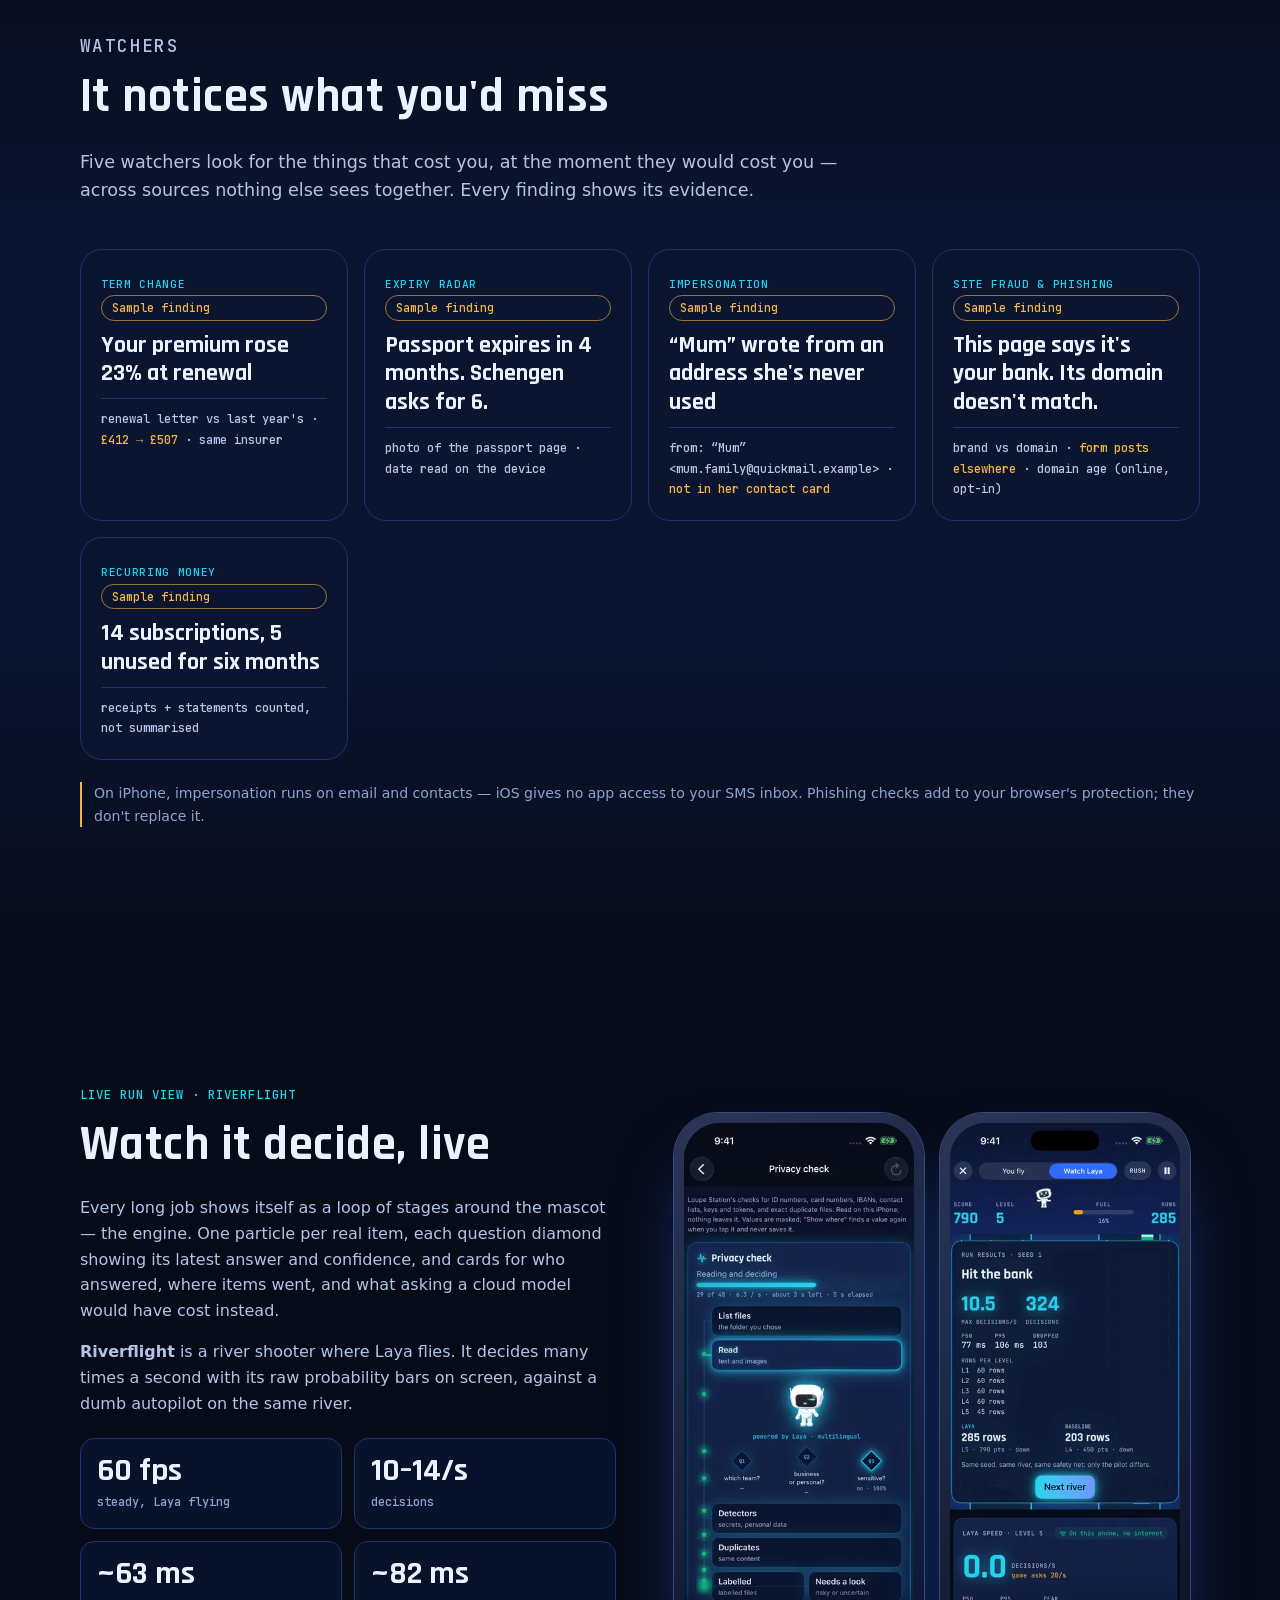
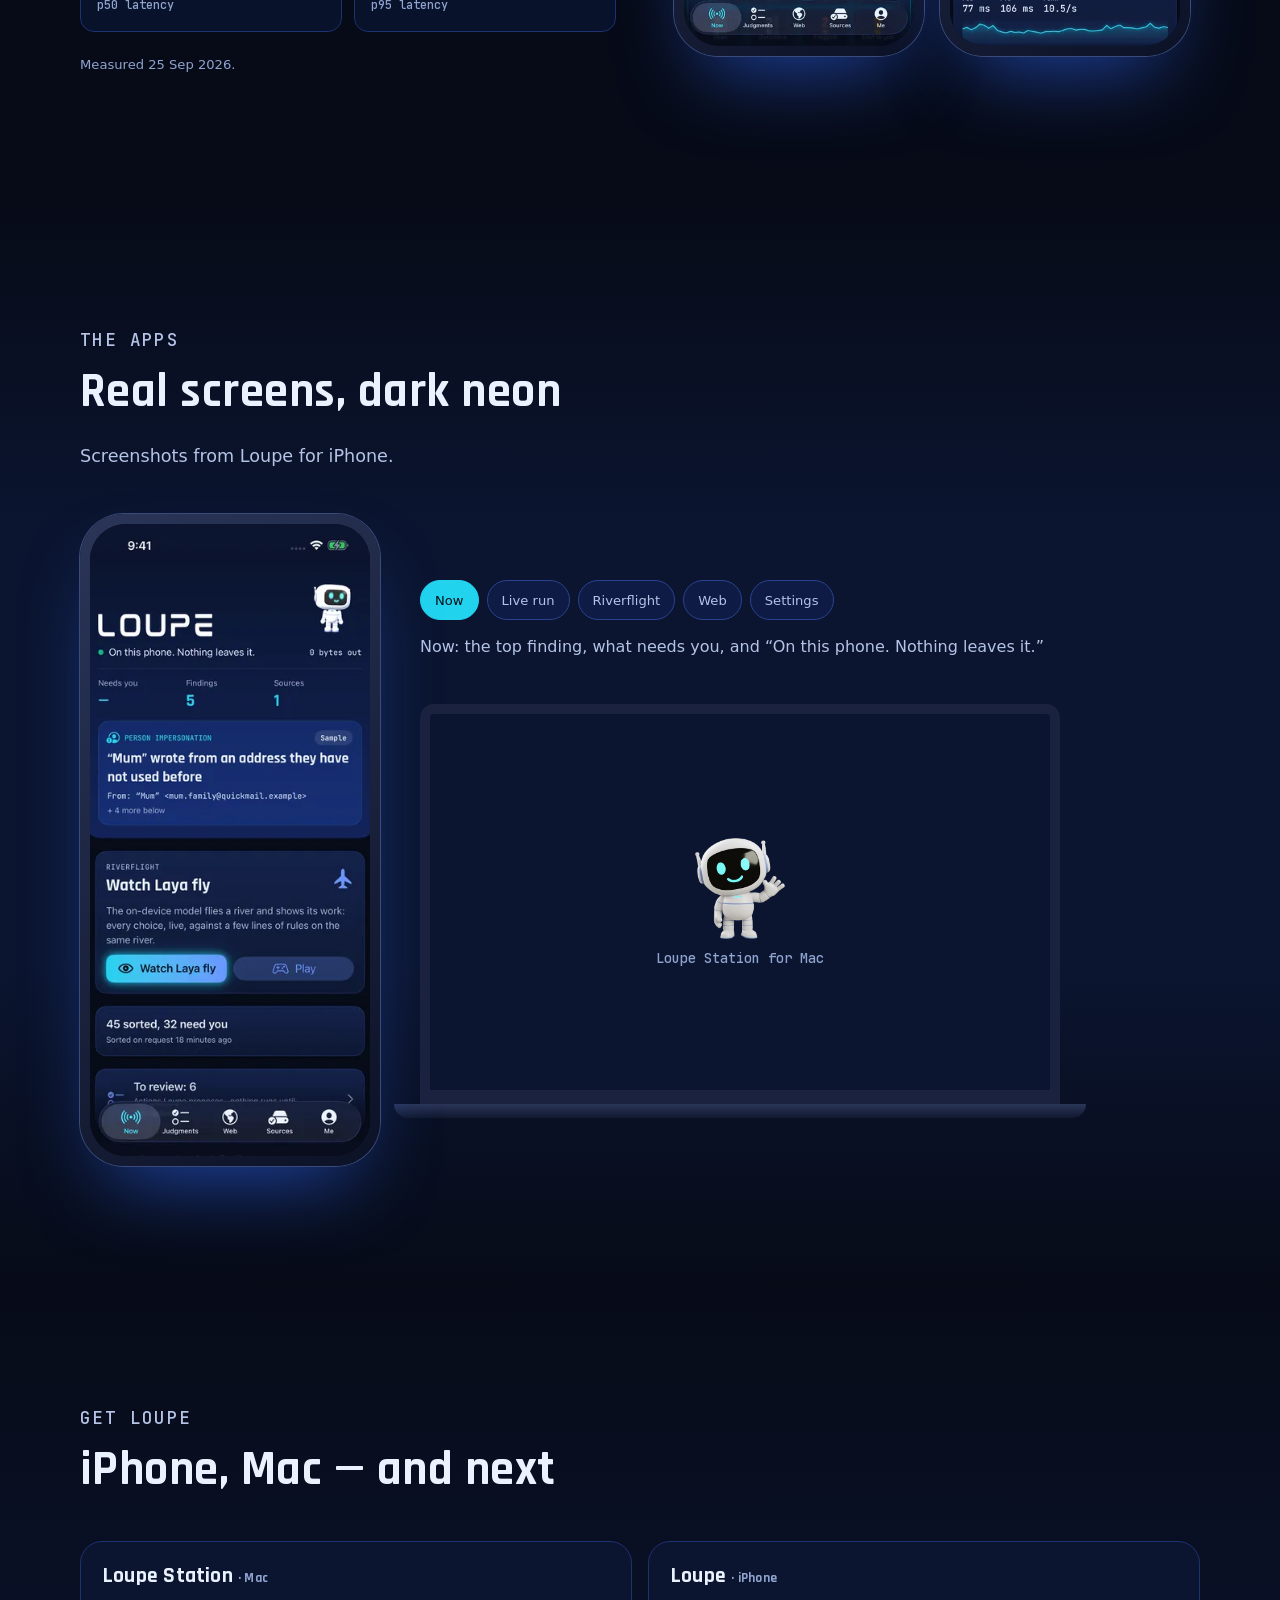
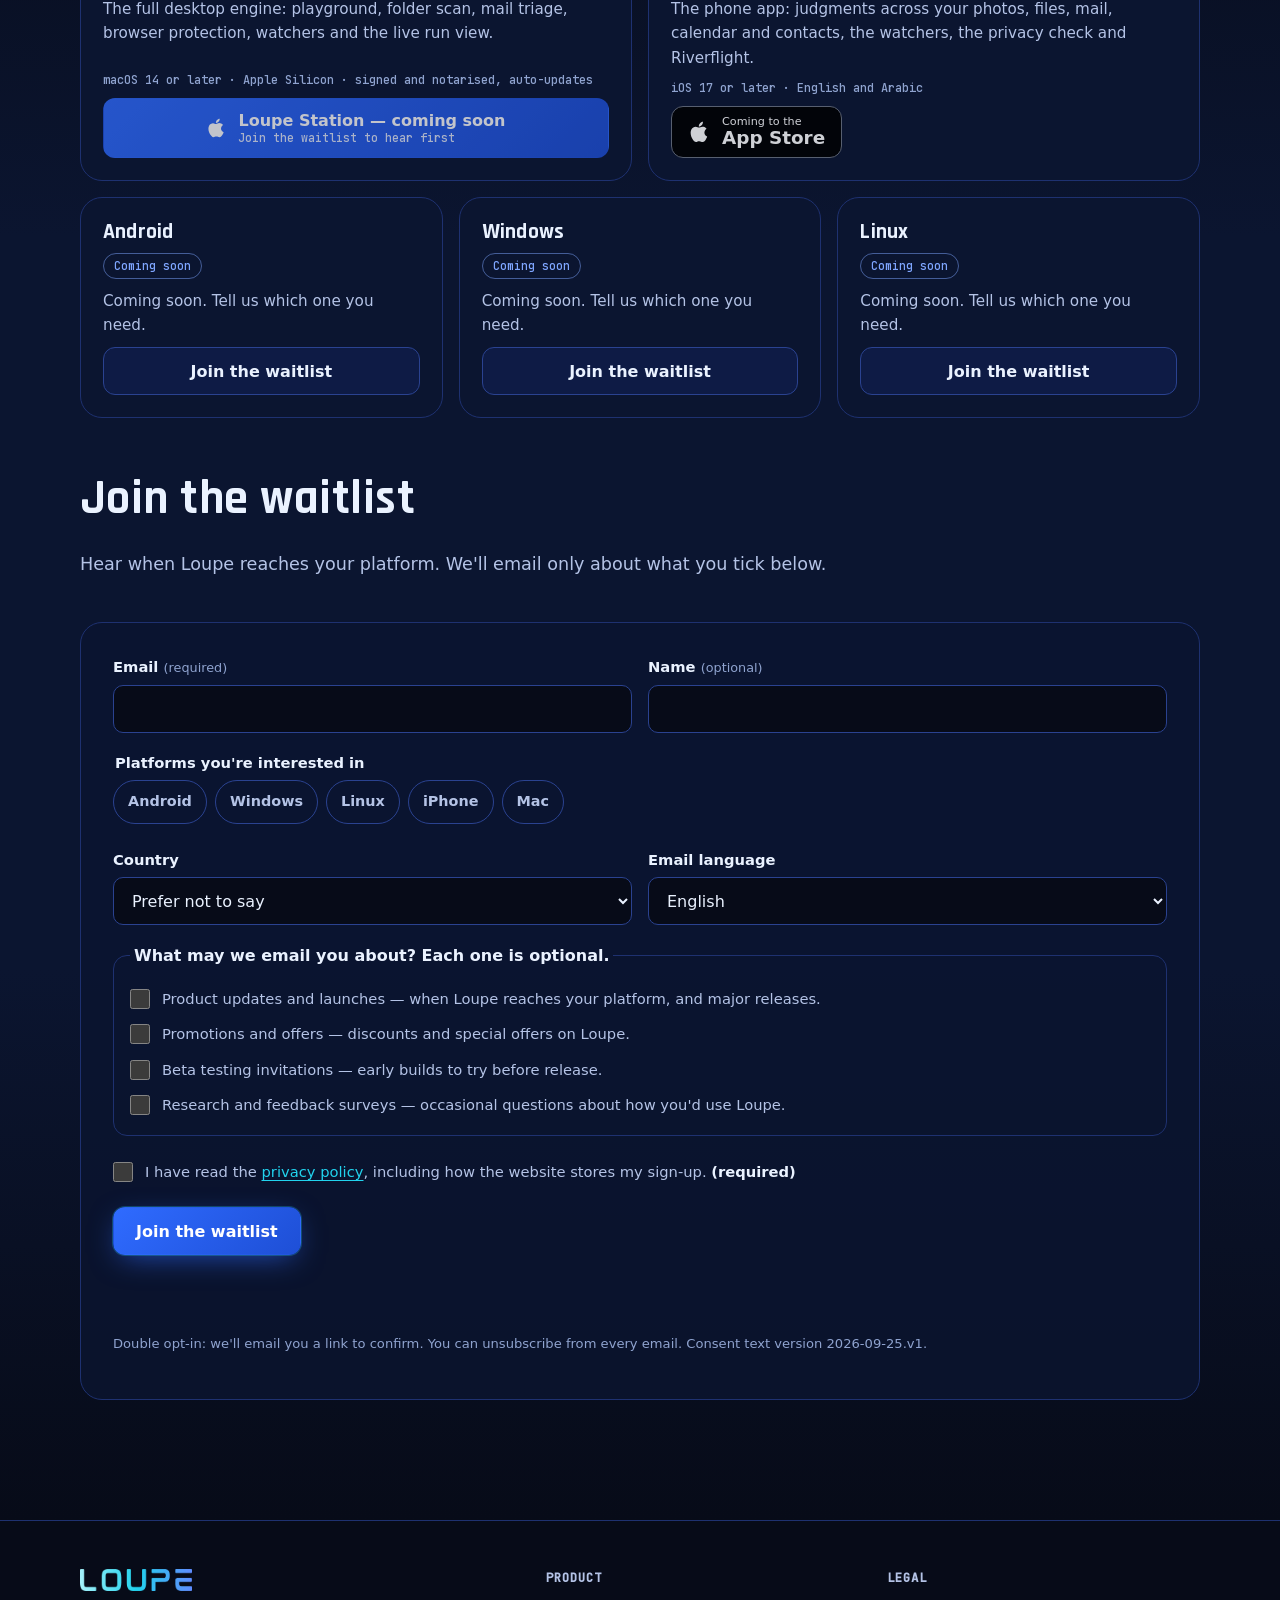
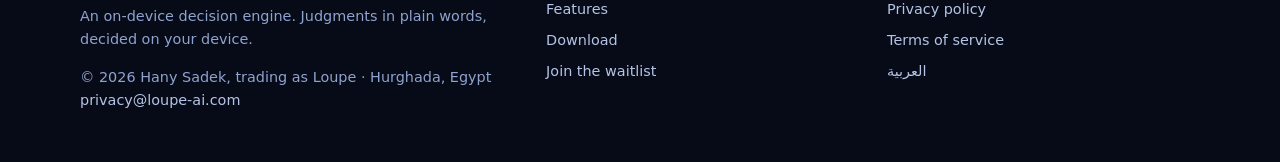
==== commit 1c2ad699: "Site copy: don't claim device measurements; drop visible editor note Co-Authored-By: Claude Opus 5.5" ====
--- a/index.html
+++ b/index.html
@@ -54,7 +54,7 @@
 <h1>Teach it a judgment.<br><span class="accent">It decides on your device.</span></h1>
 <p class="lede">Write what you care about in plain words — “receipts I'll need at tax time”, “is this really from my bank?”. Loupe applies it across your photos, files, mail, calendar and contacts, shows you what it's unsure about, learns from your answers, and nothing leaves the device.</p>
 <div class="cta-row"><a class="btn btn-primary" href="/download/#waitlist" data-download="mac" data-platform="mac" aria-disabled="true"><svg width=22 height=22 viewBox="0 0 24 24" fill="currentColor" aria-hidden="true"><path d="M16.4 12.6c0-2.6 2.1-3.8 2.2-3.9-1.2-1.8-3.1-2-3.7-2-1.6-.2-3.1.9-3.9.9-.8 0-2-.9-3.3-.9-1.7 0-3.3 1-4.2 2.5-1.8 3.1-.5 7.7 1.3 10.2.9 1.2 1.9 2.6 3.2 2.6 1.3-.1 1.8-.8 3.3-.8 1.6 0 2 .8 3.4.8 1.4 0 2.3-1.3 3.1-2.5 1-1.4 1.4-2.8 1.4-2.9 0 0-2.8-1-2.8-4zM13.9 5c.7-.9 1.2-2 1-3.2-1 0-2.3.7-3 1.6-.7.8-1.2 2-1.1 3.1 1.2.1 2.3-.6 3.1-1.5z"/></svg><span class="btn-stack"><span class="lbl">Loupe Station — coming soon</span><small>Join the waitlist to hear first</small></span></a><a class="appstore" href="/download/#waitlist" data-download="ios" data-platform="ios" aria-disabled="true"><svg viewBox="0 0 24 24" fill="currentColor" aria-hidden="true"><path d="M16.4 12.6c0-2.6 2.1-3.8 2.2-3.9-1.2-1.8-3.1-2-3.7-2-1.6-.2-3.1.9-3.9.9-.8 0-2-.9-3.3-.9-1.7 0-3.3 1-4.2 2.5-1.8 3.1-.5 7.7 1.3 10.2.9 1.2 1.9 2.6 3.2 2.6 1.3-.1 1.8-.8 3.3-.8 1.6 0 2 .8 3.4.8 1.4 0 2.3-1.3 3.1-2.5 1-1.4 1.4-2.8 1.4-2.9 0 0-2.8-1-2.8-4zM13.9 5c.7-.9 1.2-2 1-3.2-1 0-2.3.7-3 1.6-.7.8-1.2 2-1.1 3.1 1.2.1 2.3-.6 3.1-1.5z"/></svg><span><span class="top">Coming to the</span><b>App Store</b></span></a></div>
-<div class="hero-stats"><div><b>10–14</b>decisions/s on iPhone</div><div><b>0 B</b>sent from your stuff</div><div><b>100+</b>languages the model reads</div></div>
+<div class="hero-stats"><div><b>10–14</b>decisions per second, on-device</div><div><b>0 B</b>sent from your stuff</div><div><b>100+</b>languages the model reads</div></div>
 </div>
 <div class="stage" role="img" aria-label="Illustration of the app&#x27;s live run view, animated in your browser">
 <canvas id="pipeline" data-labels="{&quot;read&quot;: &quot;Read&quot;, &quot;decide&quot;: &quot;Decide&quot;, &quot;q1&quot;: &quot;receipt?&quot;, &quot;q2&quot;: &quot;for tax?&quot;, &quot;q3&quot;: &quot;sure?&quot;, &quot;sorted&quot;: &quot;Sorted&quot;, &quot;needs&quot;: &quot;Needs you&quot;, &quot;flag&quot;: &quot;Flagged&quot;, &quot;answers&quot;: [[&quot;yes&quot;, &quot;no&quot;], [&quot;yes&quot;, &quot;no&quot;], [&quot;sure&quot;, &quot;unsure&quot;]]}"></canvas>
@@ -68,7 +68,7 @@
 <section id="different">
 <div class="wrap">
 <div class="sec-head reveal"><p class="eyebrow">What makes it different</p><h2>Ten things no cloud assistant can promise</h2><p>Loupe is not a chatbot. It doesn't write about your data — it makes typed decisions (yes/no, pick one, score) with a small model that runs where your data already is.</p></div>
-<div class="diff-grid"><article class="card reveal lead"><span class="num mono">01</span><div class="ico"><svg viewBox="0 0 48 48" fill="none" stroke="currentColor" stroke-width="2" stroke-linecap="round" aria-hidden="true"><path class="draw" d="M8 12h24M8 20h32M8 28h18"/><path d="M30 30l6 6 8-12" stroke="#10B981" class="draw"/></svg></div><h3>Judgments in plain words, run on the device</h3><p>Write a question the way you'd ask a friend. Laya — a ~320M-parameter decision model — turns it into a yes/no, pick-one or score decision and runs it on your phone or Mac. It doesn't generate text; it decides.</p><span class="fact">~10 decisions/s on iPhone</span></article><article class="card reveal lead"><span class="num mono">02</span><div class="ico"><svg viewBox="0 0 48 48" fill="none" stroke="currentColor" stroke-width="2" aria-hidden="true"><rect x="14" y="6" width="20" height="36" rx="4" class="draw"/><circle cx="24" cy="24" r="4" fill="#22D3EE" class="blink"/><path d="M4 24h6M38 24h6" stroke="#FF6B81" stroke-linecap="round"/><path d="M5 20l4 8M43 20l-4 8" stroke="#FF6B81" stroke-linecap="round"/></svg></div><h3>Nothing leaves the device</h3><p>Your photos, files, calendar and contacts are read on the device and never sent to us. No account, no analytics. Airplane mode: everything still works.</p><span class="fact">0 bytes out</span></article><article class="card reveal"><span class="num mono">03</span><div class="ico"><svg viewBox="0 0 48 48" fill="none" stroke="currentColor" stroke-width="2" stroke-linecap="round" aria-hidden="true"><path d="M24 6l18 18-18 18L6 24z" class="draw"/><path d="M20 20a4 4 0 118 0c0 3-4 3-4 6" stroke="#F5B544"/><circle cx="24" cy="31" r="1.4" fill="#F5B544" class="blink"/></svg></div><h3>It shows what it's unsure about — and when a keyword search beats it</h3><p>You only review what it's torn on. Every judgment is measured against the dumb version — a keyword rule — and if the rule wins, Loupe says so and offers to use it.</p><span class="fact">baseline check on every judgment</span></article><article class="card reveal"><span class="num mono">04</span><div class="ico"><svg viewBox="0 0 48 48" fill="none" stroke="currentColor" stroke-width="2" aria-hidden="true"><g class="spin"><circle cx="24" cy="8" r="4"/><circle cx="38" cy="32" r="4"/><circle cx="10" cy="32" r="4"/></g><circle cx="24" cy="24" r="5" fill="#2F6BFF" stroke="#22D3EE"/></svg></div><h3>Cross-source decisions</h3><p>One judgment spans everything: “receipts I'll need at tax time” returns email attachments, photographed paper, PDFs and spreadsheet rows in one list.</p><span class="fact">photos · files · mail · calendar · contacts · web</span></article><article class="card reveal"><span class="num mono">05</span><div class="ico"><svg viewBox="0 0 48 48" fill="none" stroke="currentColor" stroke-width="2" stroke-linecap="round" aria-hidden="true"><path d="M4 24s7-12 20-12 20 12 20 12-7 12-20 12S4 24 4 24z" class="draw"/><circle cx="24" cy="24" r="6"/><circle cx="24" cy="24" r="2" fill="#22D3EE" class="blink"/></svg></div><h3>Watchers</h3><p>Price rises (+23% insurance at renewal), expiring documents, impersonation (“Mum” from an address or number that isn't hers), fake sites and phishing — each with its evidence.</p><span class="fact">5 watchers</span></article><article class="card reveal"><span class="num mono">06</span><div class="ico"><svg viewBox="0 0 48 48" fill="none" stroke="currentColor" stroke-width="2" stroke-linecap="round" aria-hidden="true"><circle cx="20" cy="20" r="11" class="draw"/><path d="M28 28l12 12"/><path d="M15 20h10" stroke="#10B981" class="blink"/></svg></div><h3>Verifiable results — “Show where”</h3><p>Every result names the item, its source and date, with Open original. Privacy findings re-find the match on tap and show where it is, masked.</p><span class="fact">no black boxes</span></article><article class="card reveal"><span class="num mono">07</span><div class="ico"><svg viewBox="0 0 48 48" fill="none" stroke="currentColor" stroke-width="2" stroke-linejoin="round" aria-hidden="true"><path d="M24 5l16 6v12c0 10-7 17-16 20C15 40 8 33 8 23V11z" class="draw"/><path d="M17 24l5 5 9-10" stroke="#10B981" class="draw"/></svg></div><h3>The privacy check</h3><p>Finds ID and passport numbers, card numbers, IBANs, keys and tokens, contact lists, payroll sheets and duplicate files in your own sources. Masked previews; nothing proposed happens until you approve.</p><span class="fact">rules on the device, no model needed</span></article><article class="card reveal"><span class="num mono">08</span><div class="ico"><svg viewBox="0 0 48 48" fill="none" stroke="currentColor" stroke-width="2" aria-hidden="true"><circle cx="24" cy="24" r="16" stroke-dasharray="3 5"/><g class="orbit"><circle cx="24" cy="8" r="3" fill="#22D3EE" stroke="none"/></g><circle cx="24" cy="24" r="6" fill="#13235A"/></svg></div><h3>Live run view, with the mascot as the engine</h3><p>Watch a job run: stages on a loop, question diamonds with their latest answer, one particle per real item, who answered, and the cost of asking a cloud model instead.</p><span class="fact">EN + AR, mirrored in RTL</span></article><article class="card reveal"><span class="num mono">09</span><div class="ico"><svg viewBox="0 0 48 48" fill="none" stroke="currentColor" stroke-width="2" stroke-linecap="round" aria-hidden="true"><path d="M10 4c6 10-6 20 0 40M38 4c-6 10 6 20 0 40" class="draw"/><path d="M24 34l-5 6h10z" fill="#22D3EE" stroke="none"/><rect x="21" y="12" width="6" height="8" stroke="#10B981" class="blink"/></svg></div><h3>Riverflight — watch the model decide live</h3><p>A river shooter where Laya flies, with its raw probability bars on screen, against a dumb autopilot on the same seed.</p><span class="fact">60 fps · p50 ~63 ms</span></article><article class="card reveal"><span class="num mono">10</span><div class="ico"><svg viewBox="0 0 48 48" fill="none" stroke="currentColor" stroke-width="2" stroke-linecap="round" aria-hidden="true"><path d="M8 40l4-12 20-20 8 8-20 20z" class="draw"/><path d="M8 40h32" stroke="#F5B544" stroke-dasharray="3 4"/></svg></div><h3>Writing assistant: opt-in, your key, drafts only</h3><p>Off by default. Bring your own provider key (or Ollama on your network) and it drafts replies and second opinions — labelled drafts that wait for your approval. Judgments never depend on it.</p><span class="fact">never sends anything as you</span></article></div>
+<div class="diff-grid"><article class="card reveal lead"><span class="num mono">01</span><div class="ico"><svg viewBox="0 0 48 48" fill="none" stroke="currentColor" stroke-width="2" stroke-linecap="round" aria-hidden="true"><path class="draw" d="M8 12h24M8 20h32M8 28h18"/><path d="M30 30l6 6 8-12" stroke="#10B981" class="draw"/></svg></div><h3>Judgments in plain words, run on the device</h3><p>Write a question the way you'd ask a friend. Laya — a ~320M-parameter decision model — turns it into a yes/no, pick-one or score decision and runs it on your phone or Mac. It doesn't generate text; it decides.</p><span class="fact">~10 decisions/s, on-device</span></article><article class="card reveal lead"><span class="num mono">02</span><div class="ico"><svg viewBox="0 0 48 48" fill="none" stroke="currentColor" stroke-width="2" aria-hidden="true"><rect x="14" y="6" width="20" height="36" rx="4" class="draw"/><circle cx="24" cy="24" r="4" fill="#22D3EE" class="blink"/><path d="M4 24h6M38 24h6" stroke="#FF6B81" stroke-linecap="round"/><path d="M5 20l4 8M43 20l-4 8" stroke="#FF6B81" stroke-linecap="round"/></svg></div><h3>Nothing leaves the device</h3><p>Your photos, files, calendar and contacts are read on the device and never sent to us. No account, no analytics. Airplane mode: everything still works.</p><span class="fact">0 bytes out</span></article><article class="card reveal"><span class="num mono">03</span><div class="ico"><svg viewBox="0 0 48 48" fill="none" stroke="currentColor" stroke-width="2" stroke-linecap="round" aria-hidden="true"><path d="M24 6l18 18-18 18L6 24z" class="draw"/><path d="M20 20a4 4 0 118 0c0 3-4 3-4 6" stroke="#F5B544"/><circle cx="24" cy="31" r="1.4" fill="#F5B544" class="blink"/></svg></div><h3>It shows what it's unsure about — and when a keyword search beats it</h3><p>You only review what it's torn on. Every judgment is measured against the dumb version — a keyword rule — and if the rule wins, Loupe says so and offers to use it.</p><span class="fact">baseline check on every judgment</span></article><article class="card reveal"><span class="num mono">04</span><div class="ico"><svg viewBox="0 0 48 48" fill="none" stroke="currentColor" stroke-width="2" aria-hidden="true"><g class="spin"><circle cx="24" cy="8" r="4"/><circle cx="38" cy="32" r="4"/><circle cx="10" cy="32" r="4"/></g><circle cx="24" cy="24" r="5" fill="#2F6BFF" stroke="#22D3EE"/></svg></div><h3>Cross-source decisions</h3><p>One judgment spans everything: “receipts I'll need at tax time” returns email attachments, photographed paper, PDFs and spreadsheet rows in one list.</p><span class="fact">photos · files · mail · calendar · contacts · web</span></article><article class="card reveal"><span class="num mono">05</span><div class="ico"><svg viewBox="0 0 48 48" fill="none" stroke="currentColor" stroke-width="2" stroke-linecap="round" aria-hidden="true"><path d="M4 24s7-12 20-12 20 12 20 12-7 12-20 12S4 24 4 24z" class="draw"/><circle cx="24" cy="24" r="6"/><circle cx="24" cy="24" r="2" fill="#22D3EE" class="blink"/></svg></div><h3>Watchers</h3><p>Price rises (+23% insurance at renewal), expiring documents, impersonation (“Mum” from an address or number that isn't hers), fake sites and phishing — each with its evidence.</p><span class="fact">5 watchers</span></article><article class="card reveal"><span class="num mono">06</span><div class="ico"><svg viewBox="0 0 48 48" fill="none" stroke="currentColor" stroke-width="2" stroke-linecap="round" aria-hidden="true"><circle cx="20" cy="20" r="11" class="draw"/><path d="M28 28l12 12"/><path d="M15 20h10" stroke="#10B981" class="blink"/></svg></div><h3>Verifiable results — “Show where”</h3><p>Every result names the item, its source and date, with Open original. Privacy findings re-find the match on tap and show where it is, masked.</p><span class="fact">no black boxes</span></article><article class="card reveal"><span class="num mono">07</span><div class="ico"><svg viewBox="0 0 48 48" fill="none" stroke="currentColor" stroke-width="2" stroke-linejoin="round" aria-hidden="true"><path d="M24 5l16 6v12c0 10-7 17-16 20C15 40 8 33 8 23V11z" class="draw"/><path d="M17 24l5 5 9-10" stroke="#10B981" class="draw"/></svg></div><h3>The privacy check</h3><p>Finds ID and passport numbers, card numbers, IBANs, keys and tokens, contact lists, payroll sheets and duplicate files in your own sources. Masked previews; nothing proposed happens until you approve.</p><span class="fact">rules on the device, no model needed</span></article><article class="card reveal"><span class="num mono">08</span><div class="ico"><svg viewBox="0 0 48 48" fill="none" stroke="currentColor" stroke-width="2" aria-hidden="true"><circle cx="24" cy="24" r="16" stroke-dasharray="3 5"/><g class="orbit"><circle cx="24" cy="8" r="3" fill="#22D3EE" stroke="none"/></g><circle cx="24" cy="24" r="6" fill="#13235A"/></svg></div><h3>Live run view, with the mascot as the engine</h3><p>Watch a job run: stages on a loop, question diamonds with their latest answer, one particle per real item, who answered, and the cost of asking a cloud model instead.</p><span class="fact">EN + AR, mirrored in RTL</span></article><article class="card reveal"><span class="num mono">09</span><div class="ico"><svg viewBox="0 0 48 48" fill="none" stroke="currentColor" stroke-width="2" stroke-linecap="round" aria-hidden="true"><path d="M10 4c6 10-6 20 0 40M38 4c-6 10 6 20 0 40" class="draw"/><path d="M24 34l-5 6h10z" fill="#22D3EE" stroke="none"/><rect x="21" y="12" width="6" height="8" stroke="#10B981" class="blink"/></svg></div><h3>Riverflight — watch the model decide live</h3><p>A river shooter where Laya flies, with its raw probability bars on screen, against a dumb autopilot on the same seed.</p><span class="fact">60 fps · p50 ~63 ms</span></article><article class="card reveal"><span class="num mono">10</span><div class="ico"><svg viewBox="0 0 48 48" fill="none" stroke="currentColor" stroke-width="2" stroke-linecap="round" aria-hidden="true"><path d="M8 40l4-12 20-20 8 8-20 20z" class="draw"/><path d="M8 40h32" stroke="#F5B544" stroke-dasharray="3 4"/></svg></div><h3>Writing assistant: opt-in, your key, drafts only</h3><p>Off by default. Bring your own provider key (or Ollama on your network) and it drafts replies and second opinions — labelled drafts that wait for your approval. Judgments never depend on it.</p><span class="fact">never sends anything as you</span></article></div>
 </div>
 </section>
 
@@ -127,7 +127,7 @@
 <div class="reveal">
 <p class="eyebrow">Live run view · Riverflight</p><h2>Watch it decide, live</h2><p style="color:var(--ink2)">Every long job shows itself as a loop of stages around the mascot — the engine. One particle per real item, each question diamond showing its latest answer and confidence, and cards for who answered, where items went, and what asking a cloud model would have cost instead.</p><p style="color:var(--ink2)"><b>Riverflight</b> is a river shooter where Laya flies. It decides many times a second with its raw probability bars on screen, against a dumb autopilot on the same river.</p>
 <div class="stats"><div class="stat"><b>60 fps</b><span>steady, Laya flying</span></div><div class="stat"><b>10–14/s</b><span>decisions</span></div><div class="stat"><b>~63 ms</b><span>p50 latency</span></div><div class="stat"><b>~82 ms</b><span>p95 latency</span></div></div>
-<p class="small">Measured on iPhone 17 Pro Max, 25 Sep 2026.</p>
+<p class="small">Measured 25 Sep 2026.</p>
 </div>
 <div class="reveal" style="display:flex;gap:16px;justify-content:center;flex-wrap:wrap">
 <div class="phone" style="width:min(250px,42vw)"><div class="screen"><img class="on" src="/assets/img/shots/live-run-360.webp" srcset="/assets/img/shots/live-run-360.webp 360w, /assets/img/shots/live-run-720.webp 720w" sizes="250px" alt="Privacy check as a live run: stages, question diamonds and the mascot as the engine." width="360" height="782" loading="lazy" decoding="async"></div></div>
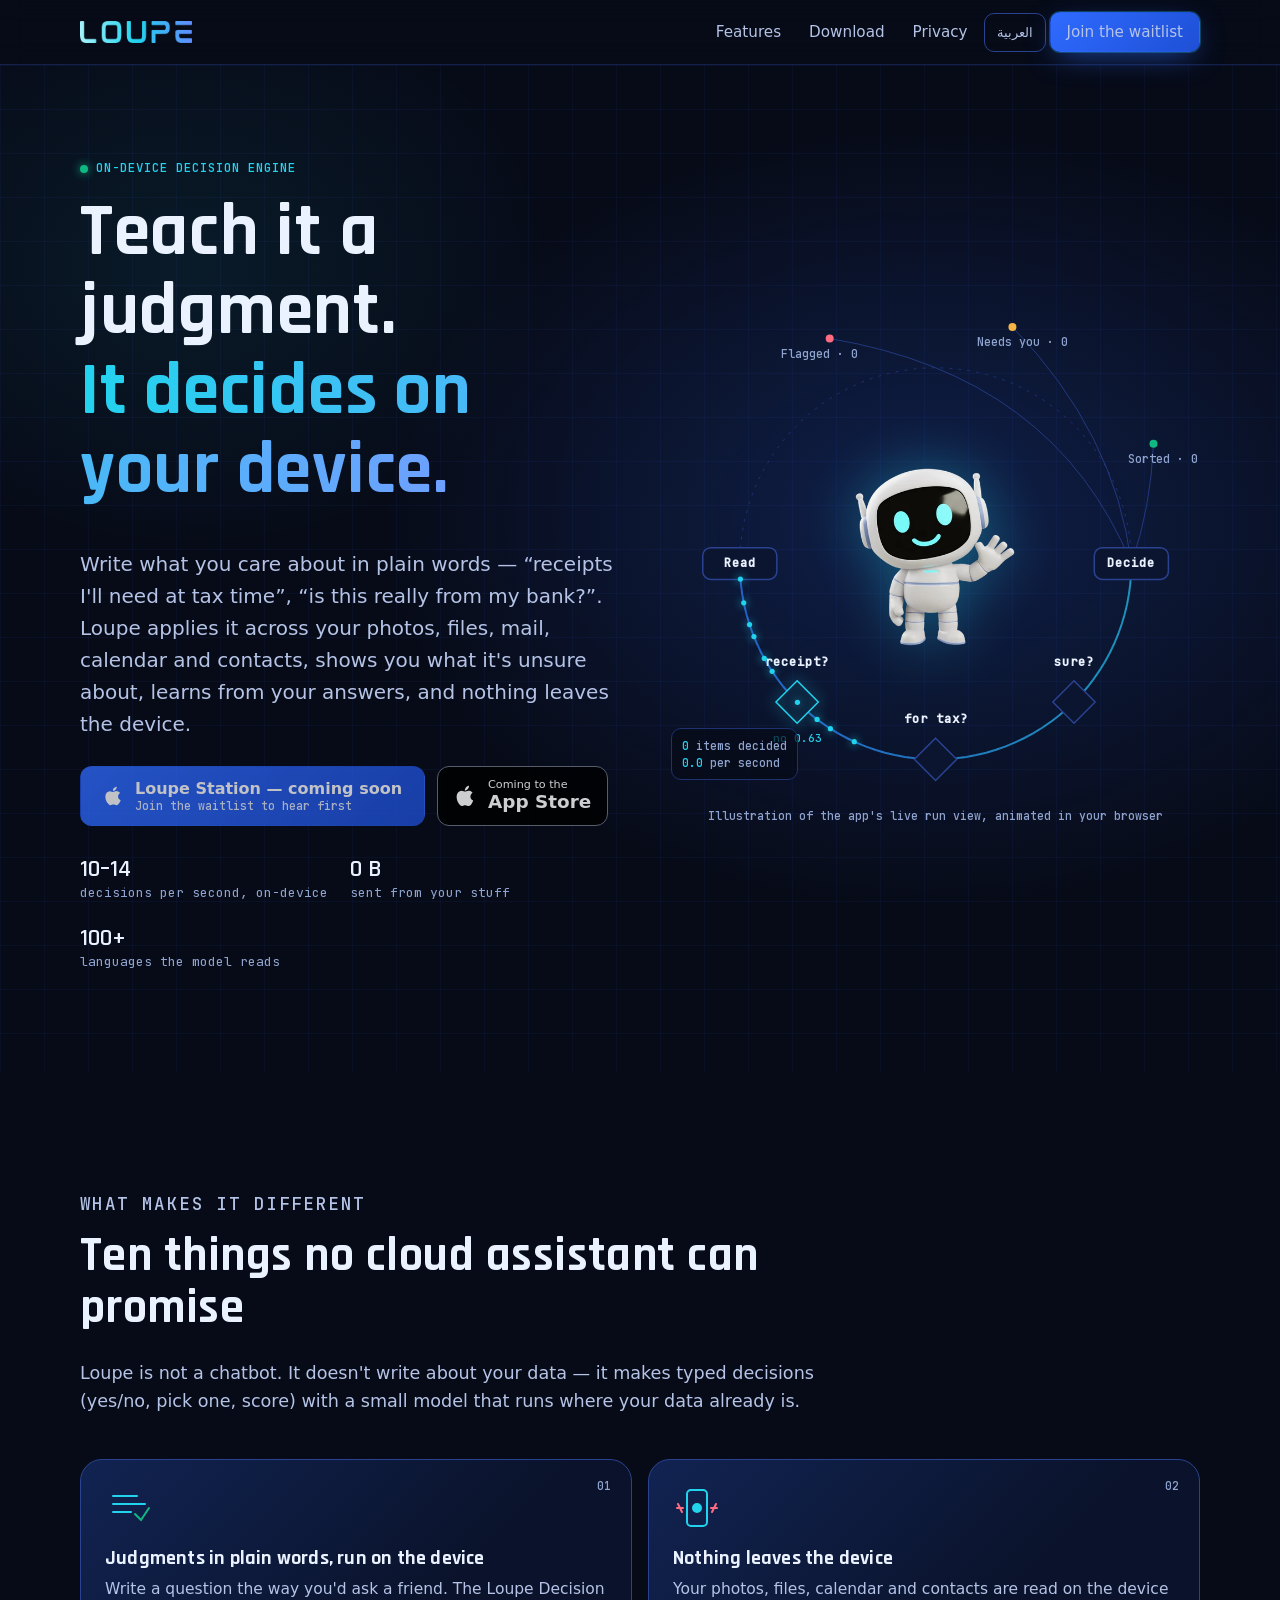
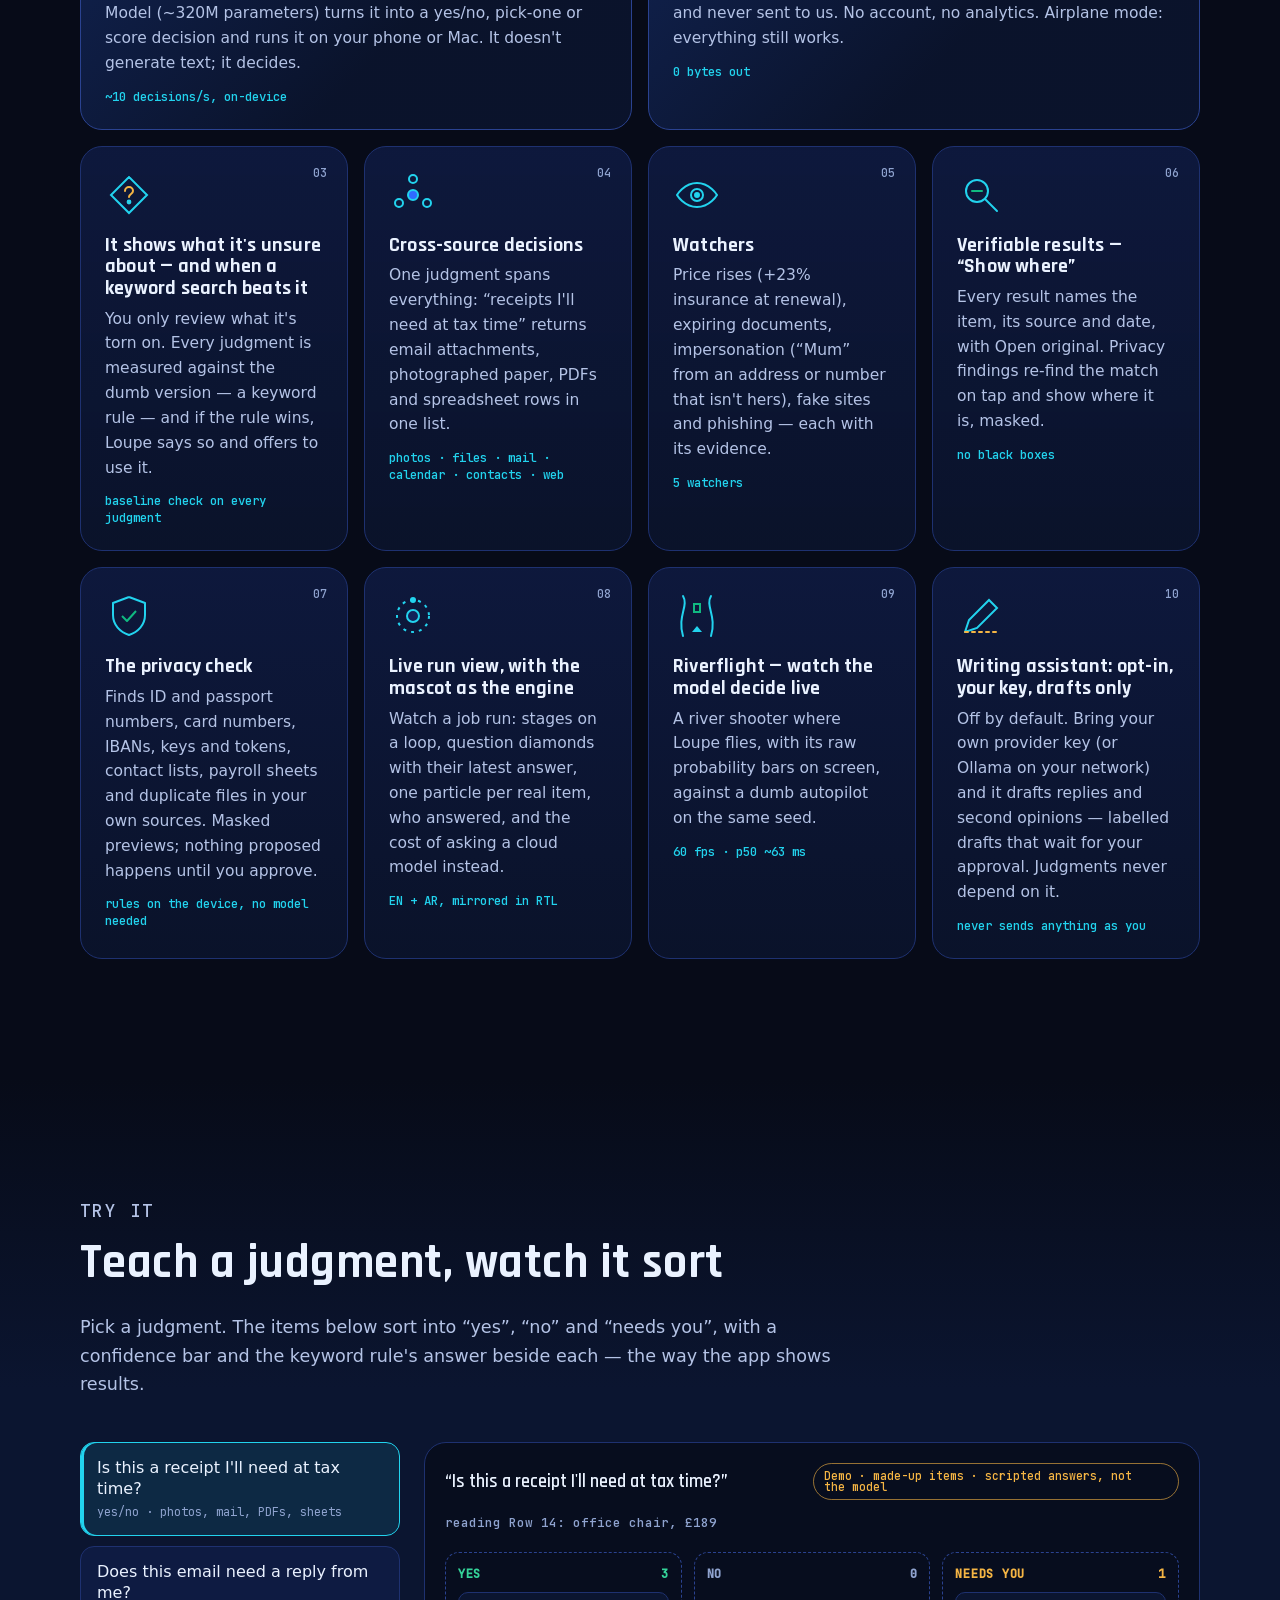
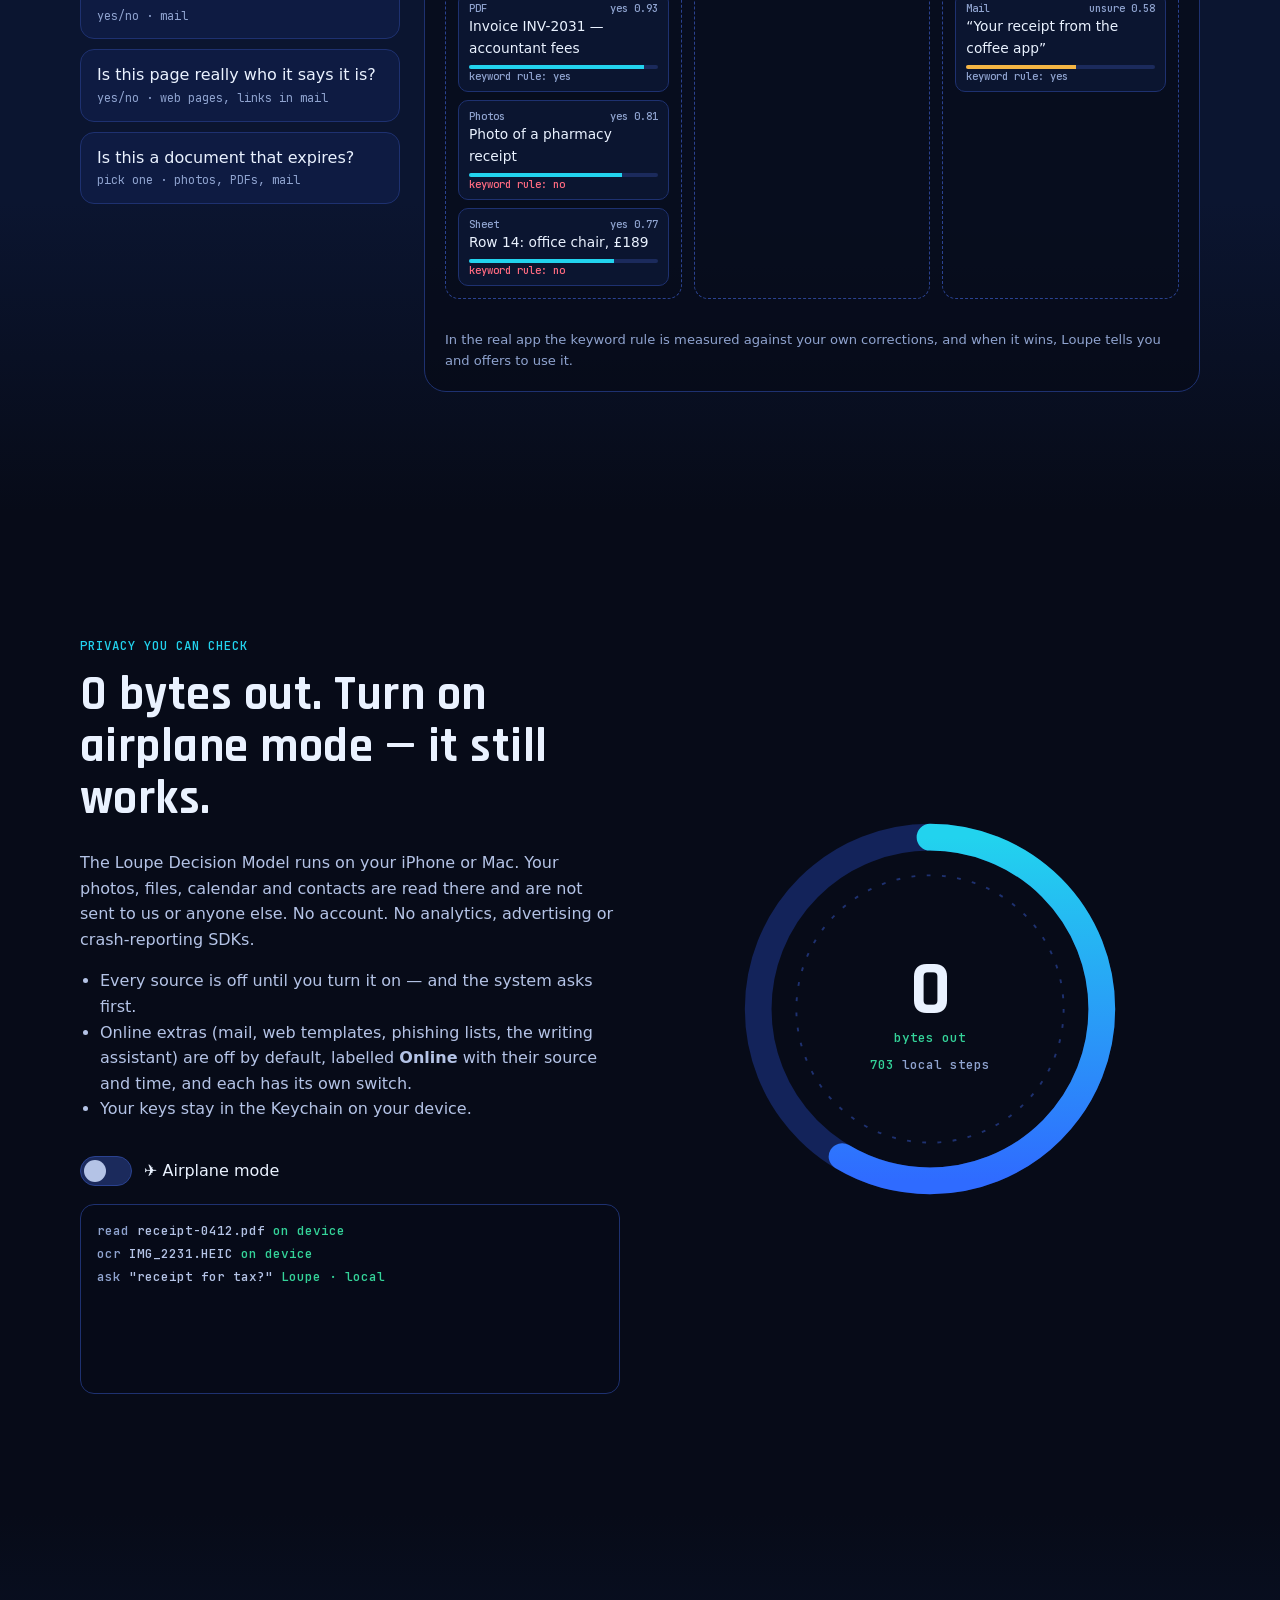
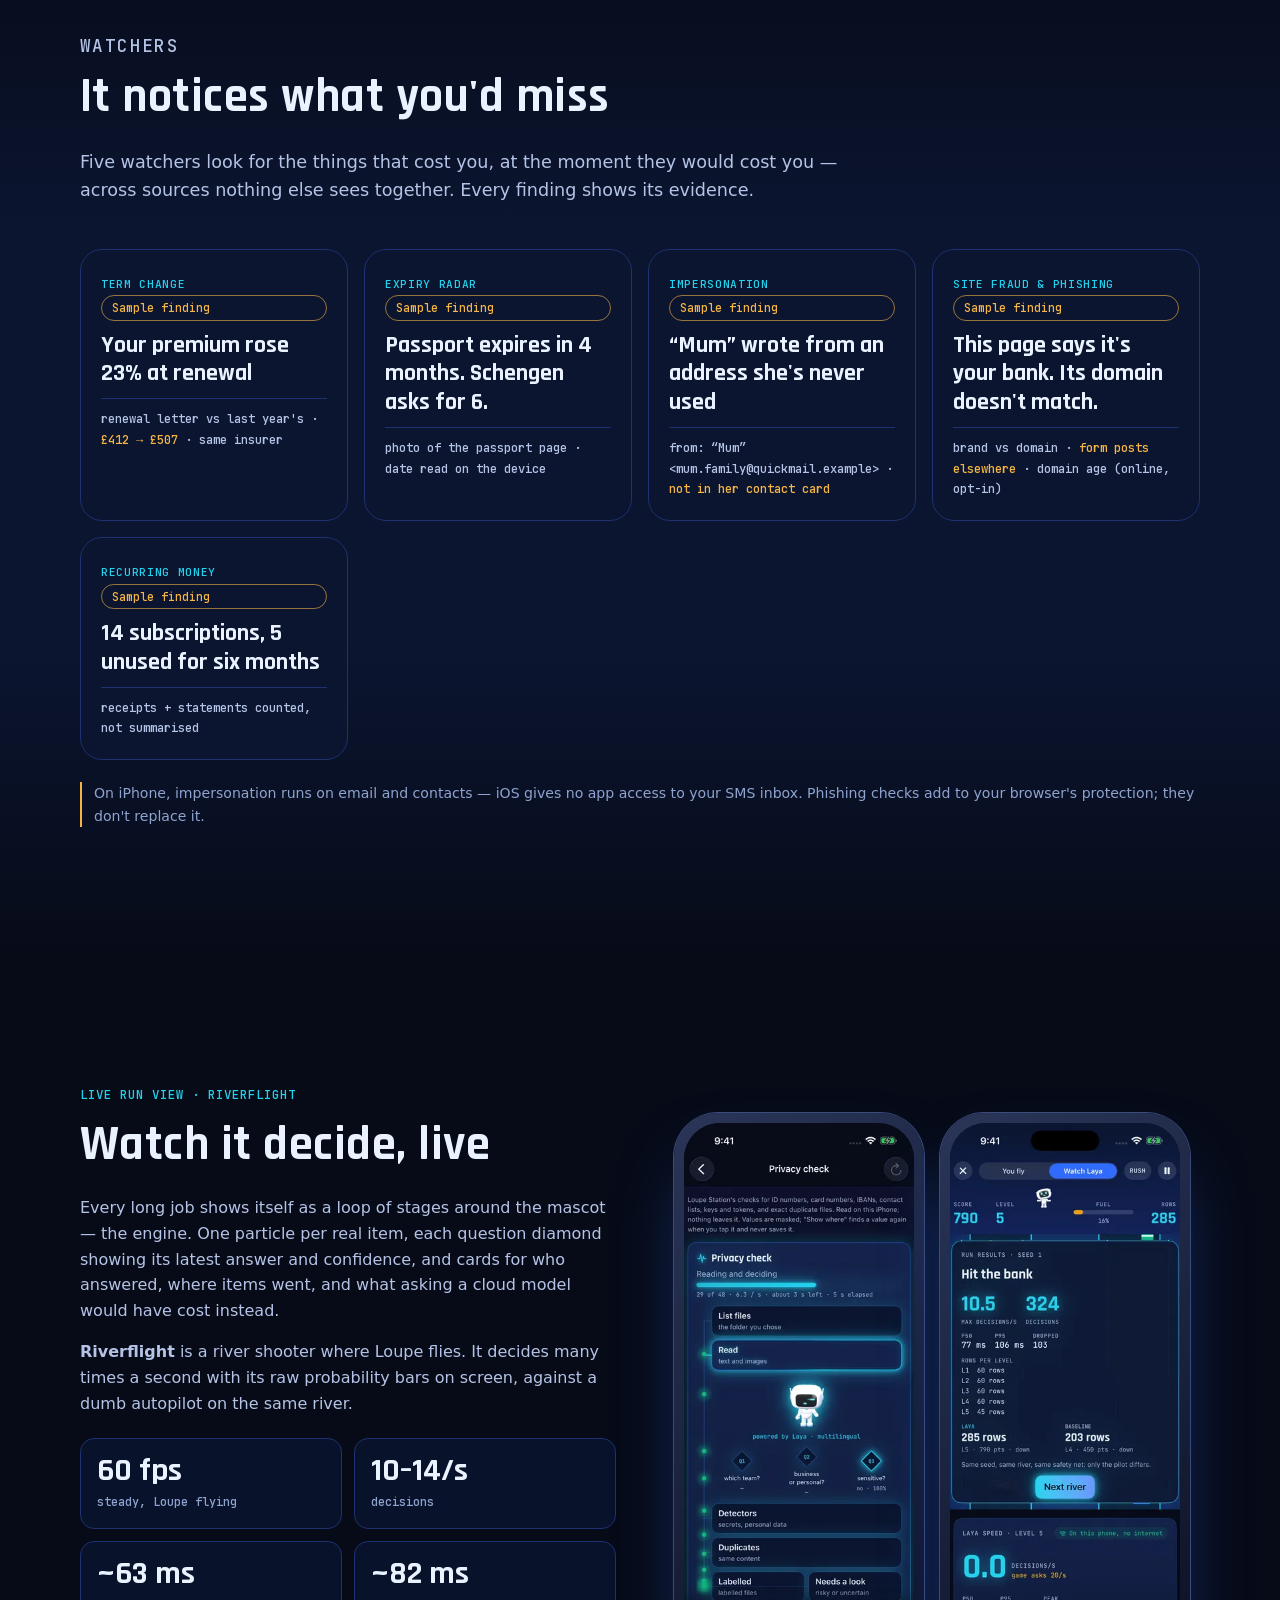
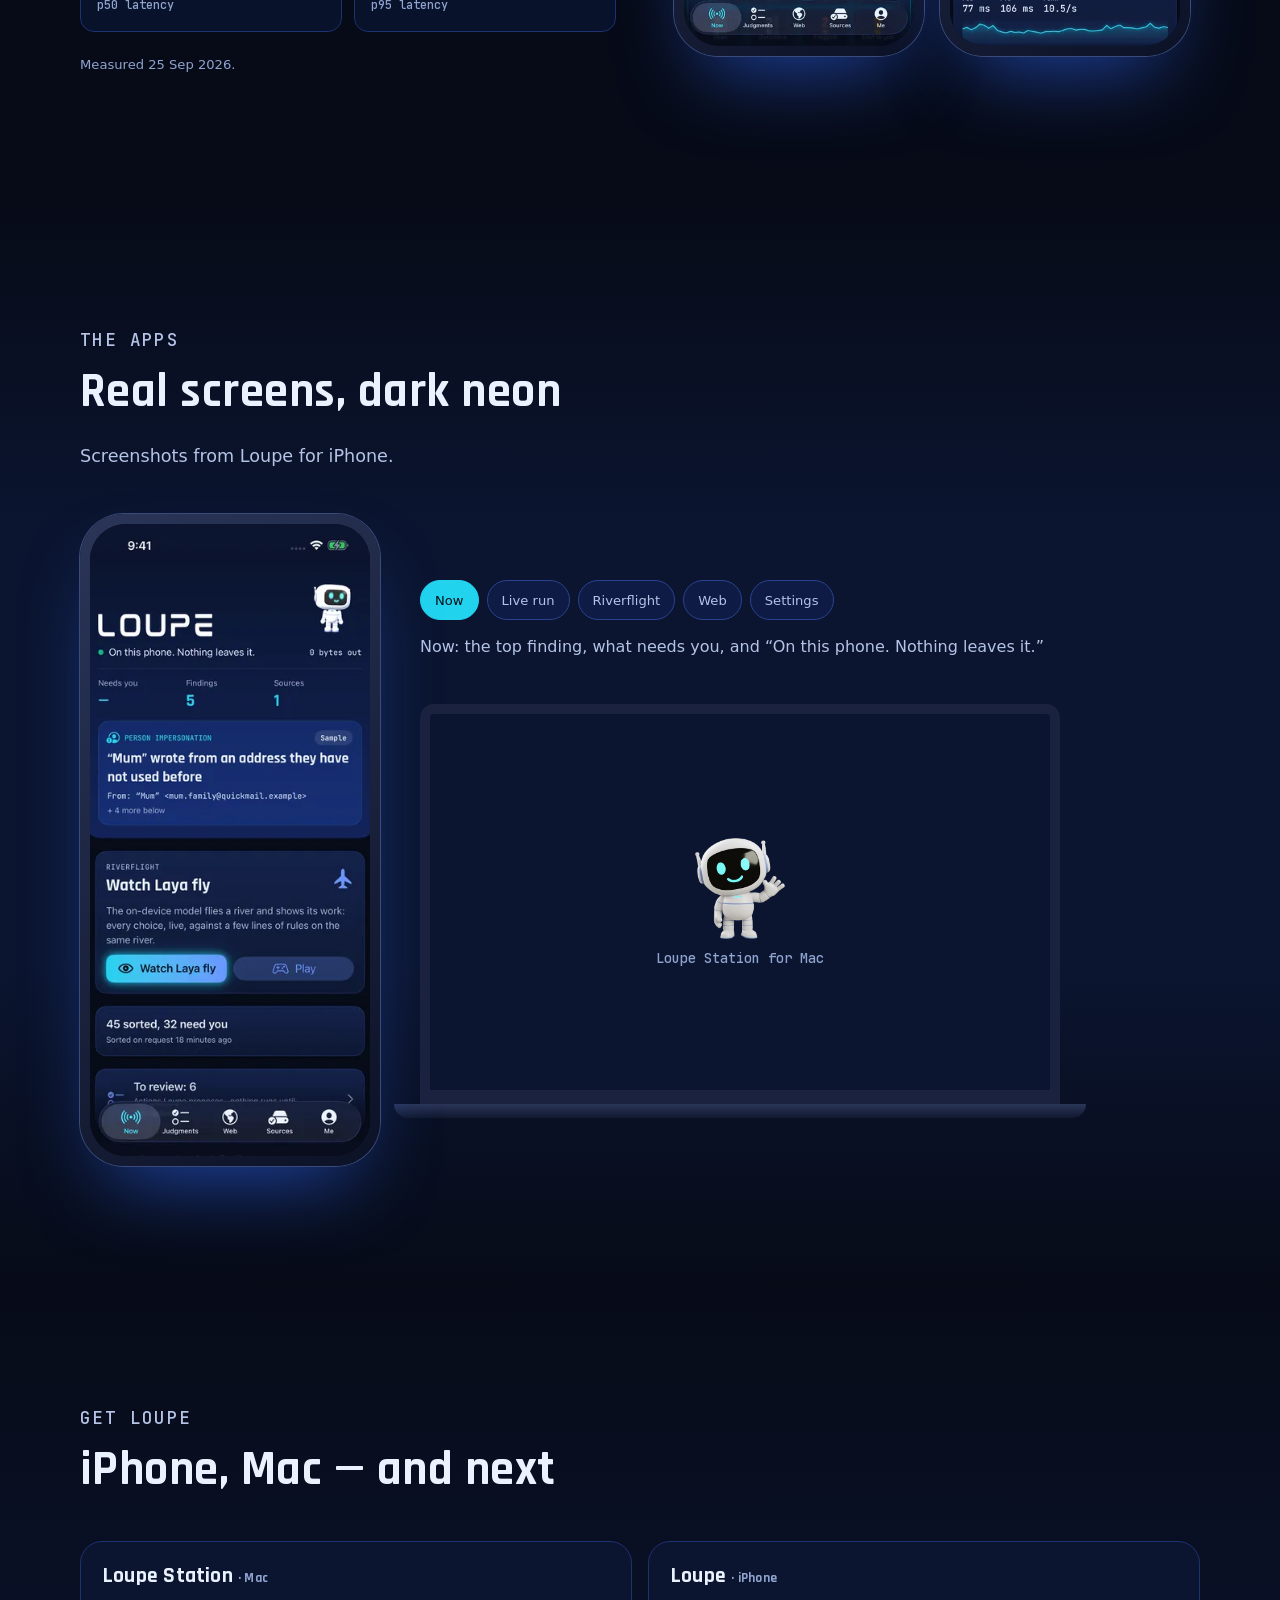
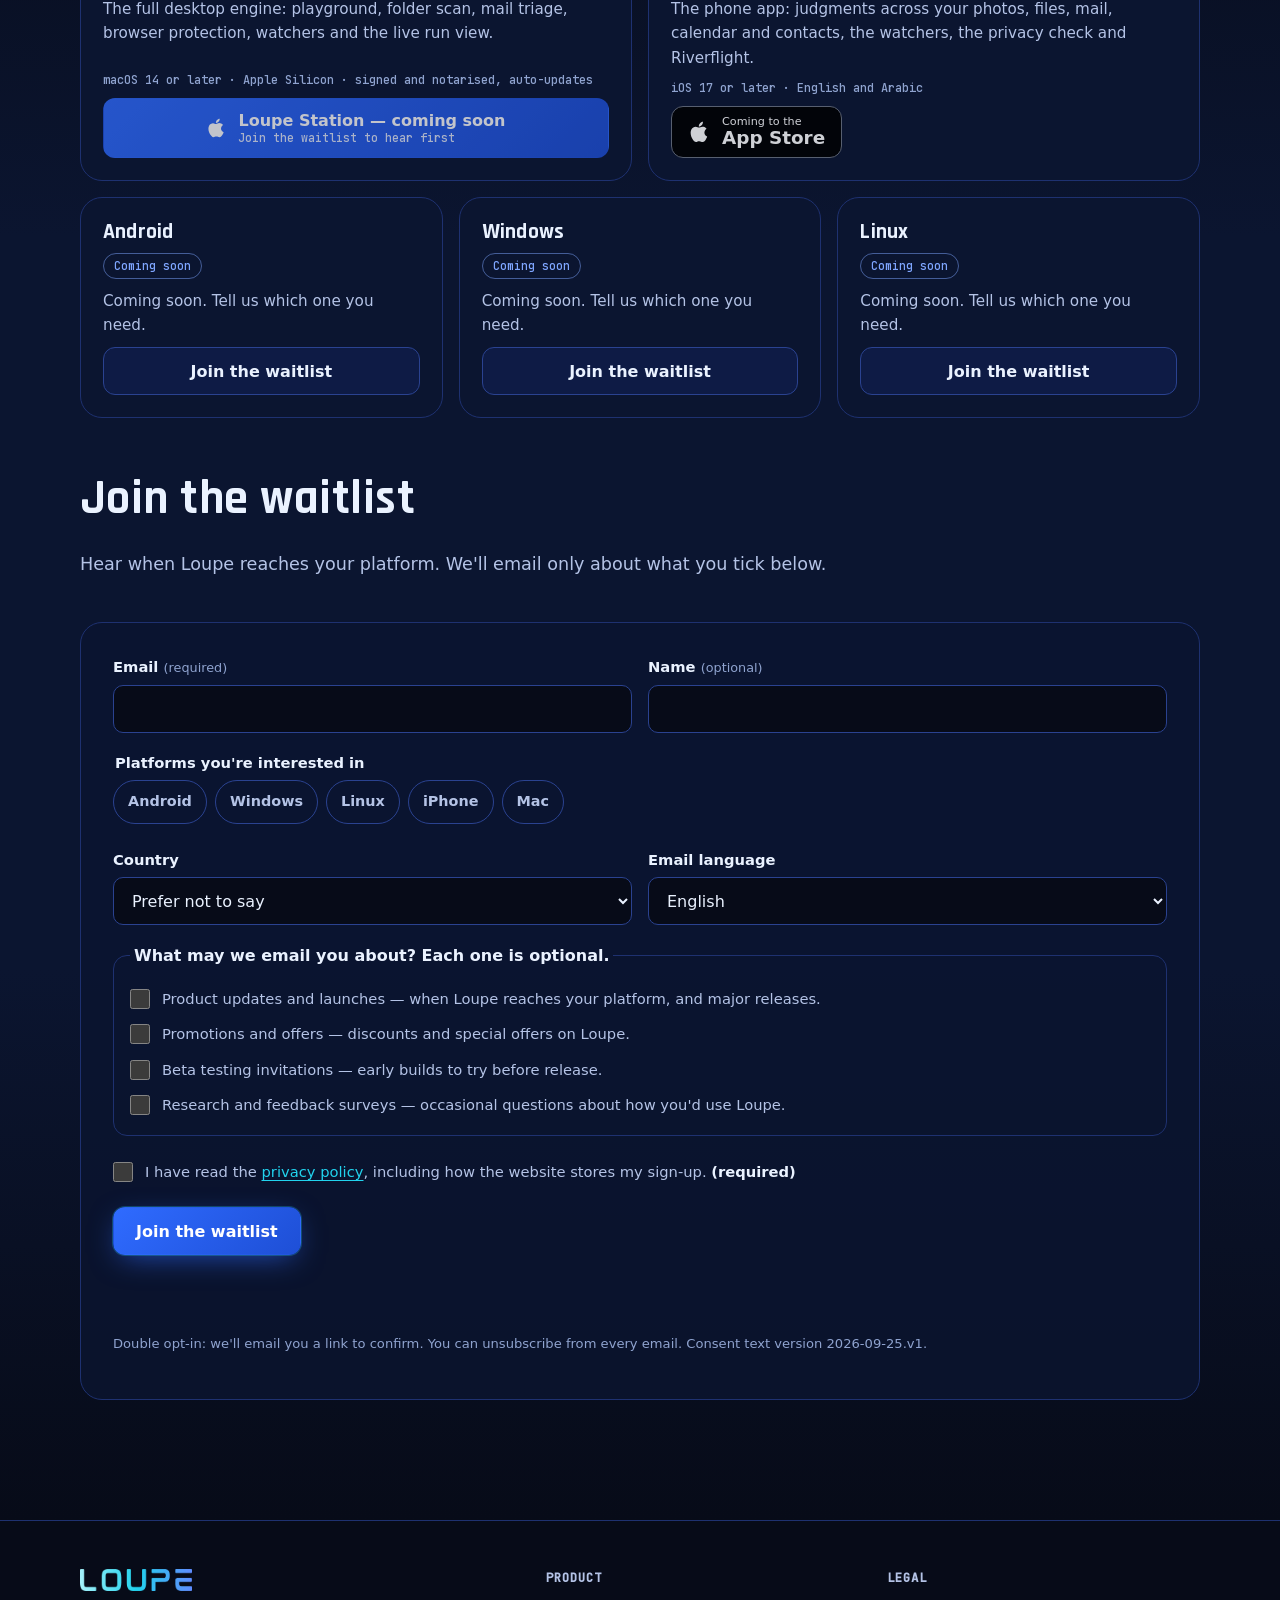
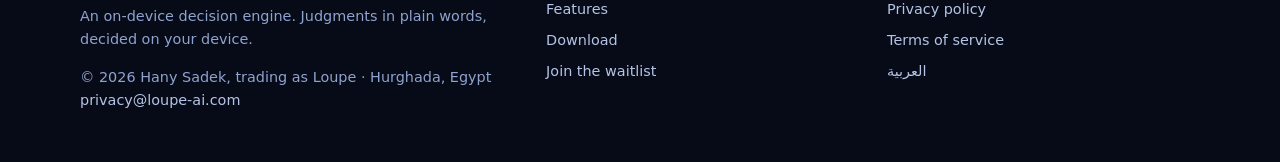
==== commit 8ea2feb1: "Rename the model to the Loupe Decision Model (EN + AR) Owner decision 2026-09-25: no user-facing "La" ====
--- a/index.html
+++ b/index.html
@@ -28,7 +28,7 @@
 <link rel="stylesheet" href="/assets/css/fonts.css?v=4">
 <link rel="stylesheet" href="/assets/css/site.css?v=4">
 
-<script type="application/json" id="i18n">{"macDownload": "Download for Mac", "macReq": "macOS 14+ · Apple Silicon", "macSoon": "Loupe Station — coming soon", "macSoonSub": "Join the waitlist to hear first", "iosTop": "Download on the", "iosSoonTop": "Coming to the", "waitlistHref": "/download/#waitlist", "log": ["<span class='dim'>read</span>   receipt-0412.pdf   <span class='ok'>on device</span>", "<span class='dim'>ocr</span>    IMG_2231.HEIC      <span class='ok'>on device</span>", "<span class='dim'>ask</span>    \"receipt for tax?\" <span class='ok'>Laya · local</span>", "<span class='dim'>check</span>  passport scan      <span class='ok'>masked</span>", "<span class='dim'>net</span>    requests: 0        <span class='ok'>0 B out</span>", "<span class='dim'>ledger</span> +1 row             <span class='ok'>this device</span>", "<span class='dim'>queue</span>  2 need you         <span class='ok'>local</span>"], "logDone": "done · 1,200 local steps · 0 bytes out", "airOn": "✈ airplane mode on — still deciding. 0 bytes out.", "airOff": "airplane mode off — still 0 bytes out (online sources are off by default).", "errEmail": "Please enter a valid email address.", "errAck": "Please confirm you have read the privacy policy.", "errRate": "Too many sign-ups from here just now. Please try again in a few minutes.", "errGeneric": "Something went wrong. Please try again, or email privacy@loupe-ai.com.", "notConfigured": "Sign-ups are not open yet (the site's backend is not connected). Please check back soon.", "sending": "Sending…", "ok": "Almost done — check your email to confirm. Nothing is sent to you until you click the link.", "toast_confirmed": "You're confirmed. Thanks — we'll only email you about what you ticked.", "toast_unsubscribed": "You're unsubscribed. We won't email you again.", "toast_invalid": "That link has expired or was already used."}</script>
+<script type="application/json" id="i18n">{"macDownload": "Download for Mac", "macReq": "macOS 14+ · Apple Silicon", "macSoon": "Loupe Station — coming soon", "macSoonSub": "Join the waitlist to hear first", "iosTop": "Download on the", "iosSoonTop": "Coming to the", "waitlistHref": "/download/#waitlist", "log": ["<span class='dim'>read</span>   receipt-0412.pdf   <span class='ok'>on device</span>", "<span class='dim'>ocr</span>    IMG_2231.HEIC      <span class='ok'>on device</span>", "<span class='dim'>ask</span>    \"receipt for tax?\" <span class='ok'>Loupe · local</span>", "<span class='dim'>check</span>  passport scan      <span class='ok'>masked</span>", "<span class='dim'>net</span>    requests: 0        <span class='ok'>0 B out</span>", "<span class='dim'>ledger</span> +1 row             <span class='ok'>this device</span>", "<span class='dim'>queue</span>  2 need you         <span class='ok'>local</span>"], "logDone": "done · 1,200 local steps · 0 bytes out", "airOn": "✈ airplane mode on — still deciding. 0 bytes out.", "airOff": "airplane mode off — still 0 bytes out (online sources are off by default).", "errEmail": "Please enter a valid email address.", "errAck": "Please confirm you have read the privacy policy.", "errRate": "Too many sign-ups from here just now. Please try again in a few minutes.", "errGeneric": "Something went wrong. Please try again, or email privacy@loupe-ai.com.", "notConfigured": "Sign-ups are not open yet (the site's backend is not connected). Please check back soon.", "sending": "Sending…", "ok": "Almost done — check your email to confirm. Nothing is sent to you until you click the link.", "toast_confirmed": "You're confirmed. Thanks — we'll only email you about what you ticked.", "toast_unsubscribed": "You're unsubscribed. We won't email you again.", "toast_invalid": "That link has expired or was already used."}</script>
 </head>
 <body>
 <a class="skip" href="#main">Skip to content</a>
@@ -68,7 +68,7 @@
 <section id="different">
 <div class="wrap">
 <div class="sec-head reveal"><p class="eyebrow">What makes it different</p><h2>Ten things no cloud assistant can promise</h2><p>Loupe is not a chatbot. It doesn't write about your data — it makes typed decisions (yes/no, pick one, score) with a small model that runs where your data already is.</p></div>
-<div class="diff-grid"><article class="card reveal lead"><span class="num mono">01</span><div class="ico"><svg viewBox="0 0 48 48" fill="none" stroke="currentColor" stroke-width="2" stroke-linecap="round" aria-hidden="true"><path class="draw" d="M8 12h24M8 20h32M8 28h18"/><path d="M30 30l6 6 8-12" stroke="#10B981" class="draw"/></svg></div><h3>Judgments in plain words, run on the device</h3><p>Write a question the way you'd ask a friend. Laya — a ~320M-parameter decision model — turns it into a yes/no, pick-one or score decision and runs it on your phone or Mac. It doesn't generate text; it decides.</p><span class="fact">~10 decisions/s, on-device</span></article><article class="card reveal lead"><span class="num mono">02</span><div class="ico"><svg viewBox="0 0 48 48" fill="none" stroke="currentColor" stroke-width="2" aria-hidden="true"><rect x="14" y="6" width="20" height="36" rx="4" class="draw"/><circle cx="24" cy="24" r="4" fill="#22D3EE" class="blink"/><path d="M4 24h6M38 24h6" stroke="#FF6B81" stroke-linecap="round"/><path d="M5 20l4 8M43 20l-4 8" stroke="#FF6B81" stroke-linecap="round"/></svg></div><h3>Nothing leaves the device</h3><p>Your photos, files, calendar and contacts are read on the device and never sent to us. No account, no analytics. Airplane mode: everything still works.</p><span class="fact">0 bytes out</span></article><article class="card reveal"><span class="num mono">03</span><div class="ico"><svg viewBox="0 0 48 48" fill="none" stroke="currentColor" stroke-width="2" stroke-linecap="round" aria-hidden="true"><path d="M24 6l18 18-18 18L6 24z" class="draw"/><path d="M20 20a4 4 0 118 0c0 3-4 3-4 6" stroke="#F5B544"/><circle cx="24" cy="31" r="1.4" fill="#F5B544" class="blink"/></svg></div><h3>It shows what it's unsure about — and when a keyword search beats it</h3><p>You only review what it's torn on. Every judgment is measured against the dumb version — a keyword rule — and if the rule wins, Loupe says so and offers to use it.</p><span class="fact">baseline check on every judgment</span></article><article class="card reveal"><span class="num mono">04</span><div class="ico"><svg viewBox="0 0 48 48" fill="none" stroke="currentColor" stroke-width="2" aria-hidden="true"><g class="spin"><circle cx="24" cy="8" r="4"/><circle cx="38" cy="32" r="4"/><circle cx="10" cy="32" r="4"/></g><circle cx="24" cy="24" r="5" fill="#2F6BFF" stroke="#22D3EE"/></svg></div><h3>Cross-source decisions</h3><p>One judgment spans everything: “receipts I'll need at tax time” returns email attachments, photographed paper, PDFs and spreadsheet rows in one list.</p><span class="fact">photos · files · mail · calendar · contacts · web</span></article><article class="card reveal"><span class="num mono">05</span><div class="ico"><svg viewBox="0 0 48 48" fill="none" stroke="currentColor" stroke-width="2" stroke-linecap="round" aria-hidden="true"><path d="M4 24s7-12 20-12 20 12 20 12-7 12-20 12S4 24 4 24z" class="draw"/><circle cx="24" cy="24" r="6"/><circle cx="24" cy="24" r="2" fill="#22D3EE" class="blink"/></svg></div><h3>Watchers</h3><p>Price rises (+23% insurance at renewal), expiring documents, impersonation (“Mum” from an address or number that isn't hers), fake sites and phishing — each with its evidence.</p><span class="fact">5 watchers</span></article><article class="card reveal"><span class="num mono">06</span><div class="ico"><svg viewBox="0 0 48 48" fill="none" stroke="currentColor" stroke-width="2" stroke-linecap="round" aria-hidden="true"><circle cx="20" cy="20" r="11" class="draw"/><path d="M28 28l12 12"/><path d="M15 20h10" stroke="#10B981" class="blink"/></svg></div><h3>Verifiable results — “Show where”</h3><p>Every result names the item, its source and date, with Open original. Privacy findings re-find the match on tap and show where it is, masked.</p><span class="fact">no black boxes</span></article><article class="card reveal"><span class="num mono">07</span><div class="ico"><svg viewBox="0 0 48 48" fill="none" stroke="currentColor" stroke-width="2" stroke-linejoin="round" aria-hidden="true"><path d="M24 5l16 6v12c0 10-7 17-16 20C15 40 8 33 8 23V11z" class="draw"/><path d="M17 24l5 5 9-10" stroke="#10B981" class="draw"/></svg></div><h3>The privacy check</h3><p>Finds ID and passport numbers, card numbers, IBANs, keys and tokens, contact lists, payroll sheets and duplicate files in your own sources. Masked previews; nothing proposed happens until you approve.</p><span class="fact">rules on the device, no model needed</span></article><article class="card reveal"><span class="num mono">08</span><div class="ico"><svg viewBox="0 0 48 48" fill="none" stroke="currentColor" stroke-width="2" aria-hidden="true"><circle cx="24" cy="24" r="16" stroke-dasharray="3 5"/><g class="orbit"><circle cx="24" cy="8" r="3" fill="#22D3EE" stroke="none"/></g><circle cx="24" cy="24" r="6" fill="#13235A"/></svg></div><h3>Live run view, with the mascot as the engine</h3><p>Watch a job run: stages on a loop, question diamonds with their latest answer, one particle per real item, who answered, and the cost of asking a cloud model instead.</p><span class="fact">EN + AR, mirrored in RTL</span></article><article class="card reveal"><span class="num mono">09</span><div class="ico"><svg viewBox="0 0 48 48" fill="none" stroke="currentColor" stroke-width="2" stroke-linecap="round" aria-hidden="true"><path d="M10 4c6 10-6 20 0 40M38 4c-6 10 6 20 0 40" class="draw"/><path d="M24 34l-5 6h10z" fill="#22D3EE" stroke="none"/><rect x="21" y="12" width="6" height="8" stroke="#10B981" class="blink"/></svg></div><h3>Riverflight — watch the model decide live</h3><p>A river shooter where Laya flies, with its raw probability bars on screen, against a dumb autopilot on the same seed.</p><span class="fact">60 fps · p50 ~63 ms</span></article><article class="card reveal"><span class="num mono">10</span><div class="ico"><svg viewBox="0 0 48 48" fill="none" stroke="currentColor" stroke-width="2" stroke-linecap="round" aria-hidden="true"><path d="M8 40l4-12 20-20 8 8-20 20z" class="draw"/><path d="M8 40h32" stroke="#F5B544" stroke-dasharray="3 4"/></svg></div><h3>Writing assistant: opt-in, your key, drafts only</h3><p>Off by default. Bring your own provider key (or Ollama on your network) and it drafts replies and second opinions — labelled drafts that wait for your approval. Judgments never depend on it.</p><span class="fact">never sends anything as you</span></article></div>
+<div class="diff-grid"><article class="card reveal lead"><span class="num mono">01</span><div class="ico"><svg viewBox="0 0 48 48" fill="none" stroke="currentColor" stroke-width="2" stroke-linecap="round" aria-hidden="true"><path class="draw" d="M8 12h24M8 20h32M8 28h18"/><path d="M30 30l6 6 8-12" stroke="#10B981" class="draw"/></svg></div><h3>Judgments in plain words, run on the device</h3><p>Write a question the way you'd ask a friend. The Loupe Decision Model (~320M parameters) turns it into a yes/no, pick-one or score decision and runs it on your phone or Mac. It doesn't generate text; it decides.</p><span class="fact">~10 decisions/s, on-device</span></article><article class="card reveal lead"><span class="num mono">02</span><div class="ico"><svg viewBox="0 0 48 48" fill="none" stroke="currentColor" stroke-width="2" aria-hidden="true"><rect x="14" y="6" width="20" height="36" rx="4" class="draw"/><circle cx="24" cy="24" r="4" fill="#22D3EE" class="blink"/><path d="M4 24h6M38 24h6" stroke="#FF6B81" stroke-linecap="round"/><path d="M5 20l4 8M43 20l-4 8" stroke="#FF6B81" stroke-linecap="round"/></svg></div><h3>Nothing leaves the device</h3><p>Your photos, files, calendar and contacts are read on the device and never sent to us. No account, no analytics. Airplane mode: everything still works.</p><span class="fact">0 bytes out</span></article><article class="card reveal"><span class="num mono">03</span><div class="ico"><svg viewBox="0 0 48 48" fill="none" stroke="currentColor" stroke-width="2" stroke-linecap="round" aria-hidden="true"><path d="M24 6l18 18-18 18L6 24z" class="draw"/><path d="M20 20a4 4 0 118 0c0 3-4 3-4 6" stroke="#F5B544"/><circle cx="24" cy="31" r="1.4" fill="#F5B544" class="blink"/></svg></div><h3>It shows what it's unsure about — and when a keyword search beats it</h3><p>You only review what it's torn on. Every judgment is measured against the dumb version — a keyword rule — and if the rule wins, Loupe says so and offers to use it.</p><span class="fact">baseline check on every judgment</span></article><article class="card reveal"><span class="num mono">04</span><div class="ico"><svg viewBox="0 0 48 48" fill="none" stroke="currentColor" stroke-width="2" aria-hidden="true"><g class="spin"><circle cx="24" cy="8" r="4"/><circle cx="38" cy="32" r="4"/><circle cx="10" cy="32" r="4"/></g><circle cx="24" cy="24" r="5" fill="#2F6BFF" stroke="#22D3EE"/></svg></div><h3>Cross-source decisions</h3><p>One judgment spans everything: “receipts I'll need at tax time” returns email attachments, photographed paper, PDFs and spreadsheet rows in one list.</p><span class="fact">photos · files · mail · calendar · contacts · web</span></article><article class="card reveal"><span class="num mono">05</span><div class="ico"><svg viewBox="0 0 48 48" fill="none" stroke="currentColor" stroke-width="2" stroke-linecap="round" aria-hidden="true"><path d="M4 24s7-12 20-12 20 12 20 12-7 12-20 12S4 24 4 24z" class="draw"/><circle cx="24" cy="24" r="6"/><circle cx="24" cy="24" r="2" fill="#22D3EE" class="blink"/></svg></div><h3>Watchers</h3><p>Price rises (+23% insurance at renewal), expiring documents, impersonation (“Mum” from an address or number that isn't hers), fake sites and phishing — each with its evidence.</p><span class="fact">5 watchers</span></article><article class="card reveal"><span class="num mono">06</span><div class="ico"><svg viewBox="0 0 48 48" fill="none" stroke="currentColor" stroke-width="2" stroke-linecap="round" aria-hidden="true"><circle cx="20" cy="20" r="11" class="draw"/><path d="M28 28l12 12"/><path d="M15 20h10" stroke="#10B981" class="blink"/></svg></div><h3>Verifiable results — “Show where”</h3><p>Every result names the item, its source and date, with Open original. Privacy findings re-find the match on tap and show where it is, masked.</p><span class="fact">no black boxes</span></article><article class="card reveal"><span class="num mono">07</span><div class="ico"><svg viewBox="0 0 48 48" fill="none" stroke="currentColor" stroke-width="2" stroke-linejoin="round" aria-hidden="true"><path d="M24 5l16 6v12c0 10-7 17-16 20C15 40 8 33 8 23V11z" class="draw"/><path d="M17 24l5 5 9-10" stroke="#10B981" class="draw"/></svg></div><h3>The privacy check</h3><p>Finds ID and passport numbers, card numbers, IBANs, keys and tokens, contact lists, payroll sheets and duplicate files in your own sources. Masked previews; nothing proposed happens until you approve.</p><span class="fact">rules on the device, no model needed</span></article><article class="card reveal"><span class="num mono">08</span><div class="ico"><svg viewBox="0 0 48 48" fill="none" stroke="currentColor" stroke-width="2" aria-hidden="true"><circle cx="24" cy="24" r="16" stroke-dasharray="3 5"/><g class="orbit"><circle cx="24" cy="8" r="3" fill="#22D3EE" stroke="none"/></g><circle cx="24" cy="24" r="6" fill="#13235A"/></svg></div><h3>Live run view, with the mascot as the engine</h3><p>Watch a job run: stages on a loop, question diamonds with their latest answer, one particle per real item, who answered, and the cost of asking a cloud model instead.</p><span class="fact">EN + AR, mirrored in RTL</span></article><article class="card reveal"><span class="num mono">09</span><div class="ico"><svg viewBox="0 0 48 48" fill="none" stroke="currentColor" stroke-width="2" stroke-linecap="round" aria-hidden="true"><path d="M10 4c6 10-6 20 0 40M38 4c-6 10 6 20 0 40" class="draw"/><path d="M24 34l-5 6h10z" fill="#22D3EE" stroke="none"/><rect x="21" y="12" width="6" height="8" stroke="#10B981" class="blink"/></svg></div><h3>Riverflight — watch the model decide live</h3><p>A river shooter where Loupe flies, with its raw probability bars on screen, against a dumb autopilot on the same seed.</p><span class="fact">60 fps · p50 ~63 ms</span></article><article class="card reveal"><span class="num mono">10</span><div class="ico"><svg viewBox="0 0 48 48" fill="none" stroke="currentColor" stroke-width="2" stroke-linecap="round" aria-hidden="true"><path d="M8 40l4-12 20-20 8 8-20 20z" class="draw"/><path d="M8 40h32" stroke="#F5B544" stroke-dasharray="3 4"/></svg></div><h3>Writing assistant: opt-in, your key, drafts only</h3><p>Off by default. Bring your own provider key (or Ollama on your network) and it drafts replies and second opinions — labelled drafts that wait for your approval. Judgments never depend on it.</p><span class="fact">never sends anything as you</span></article></div>
 </div>
 </section>
 
@@ -97,7 +97,7 @@
 <section id="privacy-sec">
 <div class="wrap meter-wrap">
 <div class="reveal">
-<p class="eyebrow">Privacy you can check</p><h2>0 bytes out. Turn on airplane mode — it still works.</h2><p style="color:var(--ink2)">Laya, the decision model, runs on your iPhone or Mac. Your photos, files, calendar and contacts are read there and are not sent to us or anyone else. No account. No analytics, advertising or crash-reporting SDKs.</p>
+<p class="eyebrow">Privacy you can check</p><h2>0 bytes out. Turn on airplane mode — it still works.</h2><p style="color:var(--ink2)">The Loupe Decision Model runs on your iPhone or Mac. Your photos, files, calendar and contacts are read there and are not sent to us or anyone else. No account. No analytics, advertising or crash-reporting SDKs.</p>
 <ul style="color:var(--ink2);padding-inline-start:20px"><li>Every source is off until you turn it on — and the system asks first.</li><li>Online extras (mail, web templates, phishing lists, the writing assistant) are off by default, labelled <b>Online</b> with their source and time, and each has its own switch.</li><li>Your keys stay in the Keychain on your device.</li></ul>
 <label class="toggle"><input type="checkbox" id="airplane" role="switch"> <span>✈ Airplane mode</span></label>
 <div class="netlog" id="netlog" aria-live="off"></div>
@@ -125,13 +125,13 @@
 <section id="live">
 <div class="wrap split">
 <div class="reveal">
-<p class="eyebrow">Live run view · Riverflight</p><h2>Watch it decide, live</h2><p style="color:var(--ink2)">Every long job shows itself as a loop of stages around the mascot — the engine. One particle per real item, each question diamond showing its latest answer and confidence, and cards for who answered, where items went, and what asking a cloud model would have cost instead.</p><p style="color:var(--ink2)"><b>Riverflight</b> is a river shooter where Laya flies. It decides many times a second with its raw probability bars on screen, against a dumb autopilot on the same river.</p>
-<div class="stats"><div class="stat"><b>60 fps</b><span>steady, Laya flying</span></div><div class="stat"><b>10–14/s</b><span>decisions</span></div><div class="stat"><b>~63 ms</b><span>p50 latency</span></div><div class="stat"><b>~82 ms</b><span>p95 latency</span></div></div>
+<p class="eyebrow">Live run view · Riverflight</p><h2>Watch it decide, live</h2><p style="color:var(--ink2)">Every long job shows itself as a loop of stages around the mascot — the engine. One particle per real item, each question diamond showing its latest answer and confidence, and cards for who answered, where items went, and what asking a cloud model would have cost instead.</p><p style="color:var(--ink2)"><b>Riverflight</b> is a river shooter where Loupe flies. It decides many times a second with its raw probability bars on screen, against a dumb autopilot on the same river.</p>
+<div class="stats"><div class="stat"><b>60 fps</b><span>steady, Loupe flying</span></div><div class="stat"><b>10–14/s</b><span>decisions</span></div><div class="stat"><b>~63 ms</b><span>p50 latency</span></div><div class="stat"><b>~82 ms</b><span>p95 latency</span></div></div>
 <p class="small">Measured 25 Sep 2026.</p>
 </div>
 <div class="reveal" style="display:flex;gap:16px;justify-content:center;flex-wrap:wrap">
 <div class="phone" style="width:min(250px,42vw)"><div class="screen"><img class="on" src="/assets/img/shots/live-run-360.webp" srcset="/assets/img/shots/live-run-360.webp 360w, /assets/img/shots/live-run-720.webp 720w" sizes="250px" alt="Privacy check as a live run: stages, question diamonds and the mascot as the engine." width="360" height="782" loading="lazy" decoding="async"></div></div>
-<div class="phone" style="width:min(250px,42vw)"><div class="screen"><img class="on" src="/assets/img/shots/game-360.webp" srcset="/assets/img/shots/game-360.webp 360w, /assets/img/shots/game-720.webp 720w" sizes="250px" alt="Riverflight results: decisions per second, p50/p95 latency and Laya against the baseline." width="360" height="782" loading="lazy" decoding="async"></div></div>
+<div class="phone" style="width:min(250px,42vw)"><div class="screen"><img class="on" src="/assets/img/shots/game-360.webp" srcset="/assets/img/shots/game-360.webp 360w, /assets/img/shots/game-720.webp 720w" sizes="250px" alt="Riverflight results: decisions per second, p50/p95 latency and the decision model against the baseline." width="360" height="782" loading="lazy" decoding="async"></div></div>
 </div>
 </div>
 </section>
@@ -140,9 +140,9 @@
 <div class="wrap">
 <div class="sec-head reveal"><p class="eyebrow">The apps</p><h2>Real screens, dark neon</h2><p>Screenshots from Loupe for iPhone.</p></div>
 <div class="devices" data-carousel>
-<div class="phone"><div class="screen" id="shot-panel" role="tabpanel" aria-live="polite"><img src="/assets/img/shots/now-360.webp" srcset="/assets/img/shots/now-360.webp 360w, /assets/img/shots/now-720.webp 720w" sizes="300px" alt="Now: the top finding, what needs you, and “On this phone. Nothing leaves it.”" width="360" height="782" loading="lazy" decoding="async" class=on><img data-src="/assets/img/shots/live-run-360.webp" data-srcset="/assets/img/shots/live-run-360.webp 360w, /assets/img/shots/live-run-720.webp 720w" sizes="300px" alt="Privacy check as a live run: stages, question diamonds and the mascot as the engine." width="360" height="782" loading="lazy" decoding="async"><img data-src="/assets/img/shots/game-360.webp" data-srcset="/assets/img/shots/game-360.webp 360w, /assets/img/shots/game-720.webp 720w" sizes="300px" alt="Riverflight results: decisions per second, p50/p95 latency and Laya against the baseline." width="360" height="782" loading="lazy" decoding="async"><img data-src="/assets/img/shots/web-360.webp" data-srcset="/assets/img/shots/web-360.webp 360w, /assets/img/shots/web-720.webp 720w" sizes="300px" alt="Web templates: online data (labelled, with source and time) ranked on the phone." width="360" height="782" loading="lazy" decoding="async"><img data-src="/assets/img/shots/settings-360.webp" data-srcset="/assets/img/shots/settings-360.webp 360w, /assets/img/shots/settings-720.webp 720w" sizes="300px" alt="Model settings: every value with its default and trade-off." width="360" height="782" loading="lazy" decoding="async"></div></div>
+<div class="phone"><div class="screen" id="shot-panel" role="tabpanel" aria-live="polite"><img src="/assets/img/shots/now-360.webp" srcset="/assets/img/shots/now-360.webp 360w, /assets/img/shots/now-720.webp 720w" sizes="300px" alt="Now: the top finding, what needs you, and “On this phone. Nothing leaves it.”" width="360" height="782" loading="lazy" decoding="async" class=on><img data-src="/assets/img/shots/live-run-360.webp" data-srcset="/assets/img/shots/live-run-360.webp 360w, /assets/img/shots/live-run-720.webp 720w" sizes="300px" alt="Privacy check as a live run: stages, question diamonds and the mascot as the engine." width="360" height="782" loading="lazy" decoding="async"><img data-src="/assets/img/shots/game-360.webp" data-srcset="/assets/img/shots/game-360.webp 360w, /assets/img/shots/game-720.webp 720w" sizes="300px" alt="Riverflight results: decisions per second, p50/p95 latency and the decision model against the baseline." width="360" height="782" loading="lazy" decoding="async"><img data-src="/assets/img/shots/web-360.webp" data-srcset="/assets/img/shots/web-360.webp 360w, /assets/img/shots/web-720.webp 720w" sizes="300px" alt="Web templates: online data (labelled, with source and time) ranked on the phone." width="360" height="782" loading="lazy" decoding="async"><img data-src="/assets/img/shots/settings-360.webp" data-srcset="/assets/img/shots/settings-360.webp 360w, /assets/img/shots/settings-720.webp 720w" sizes="300px" alt="Model settings: every value with its default and trade-off." width="360" height="782" loading="lazy" decoding="async"></div></div>
 <div>
-<div class="car-ctl" role="tablist" aria-label="Real screens, dark neon"><button role="tab" id="tab-now" aria-controls="shot-panel" aria-selected="true" data-cap="Now: the top finding, what needs you, and “On this phone. Nothing leaves it.”">Now</button><button role="tab" id="tab-live-run" aria-controls="shot-panel" aria-selected="false" data-cap="Privacy check as a live run: stages, question diamonds and the mascot as the engine.">Live run</button><button role="tab" id="tab-game" aria-controls="shot-panel" aria-selected="false" data-cap="Riverflight results: decisions per second, p50/p95 latency and Laya against the baseline.">Riverflight</button><button role="tab" id="tab-web" aria-controls="shot-panel" aria-selected="false" data-cap="Web templates: online data (labelled, with source and time) ranked on the phone.">Web</button><button role="tab" id="tab-settings" aria-controls="shot-panel" aria-selected="false" data-cap="Model settings: every value with its default and trade-off.">Settings</button></div>
+<div class="car-ctl" role="tablist" aria-label="Real screens, dark neon"><button role="tab" id="tab-now" aria-controls="shot-panel" aria-selected="true" data-cap="Now: the top finding, what needs you, and “On this phone. Nothing leaves it.”">Now</button><button role="tab" id="tab-live-run" aria-controls="shot-panel" aria-selected="false" data-cap="Privacy check as a live run: stages, question diamonds and the mascot as the engine.">Live run</button><button role="tab" id="tab-game" aria-controls="shot-panel" aria-selected="false" data-cap="Riverflight results: decisions per second, p50/p95 latency and the decision model against the baseline.">Riverflight</button><button role="tab" id="tab-web" aria-controls="shot-panel" aria-selected="false" data-cap="Web templates: online data (labelled, with source and time) ranked on the phone.">Web</button><button role="tab" id="tab-settings" aria-controls="shot-panel" aria-selected="false" data-cap="Model settings: every value with its default and trade-off.">Settings</button></div>
 <p class="car-cap"></p>
 <div class="mac" style="margin-top:22px"><div class="screen"><div class="ph"><img src="/assets/img/mascot-320.webp" alt="" width="90" height="100" loading="lazy">Loupe Station for Mac</div></div><div class="base"></div></div>
 </div>
